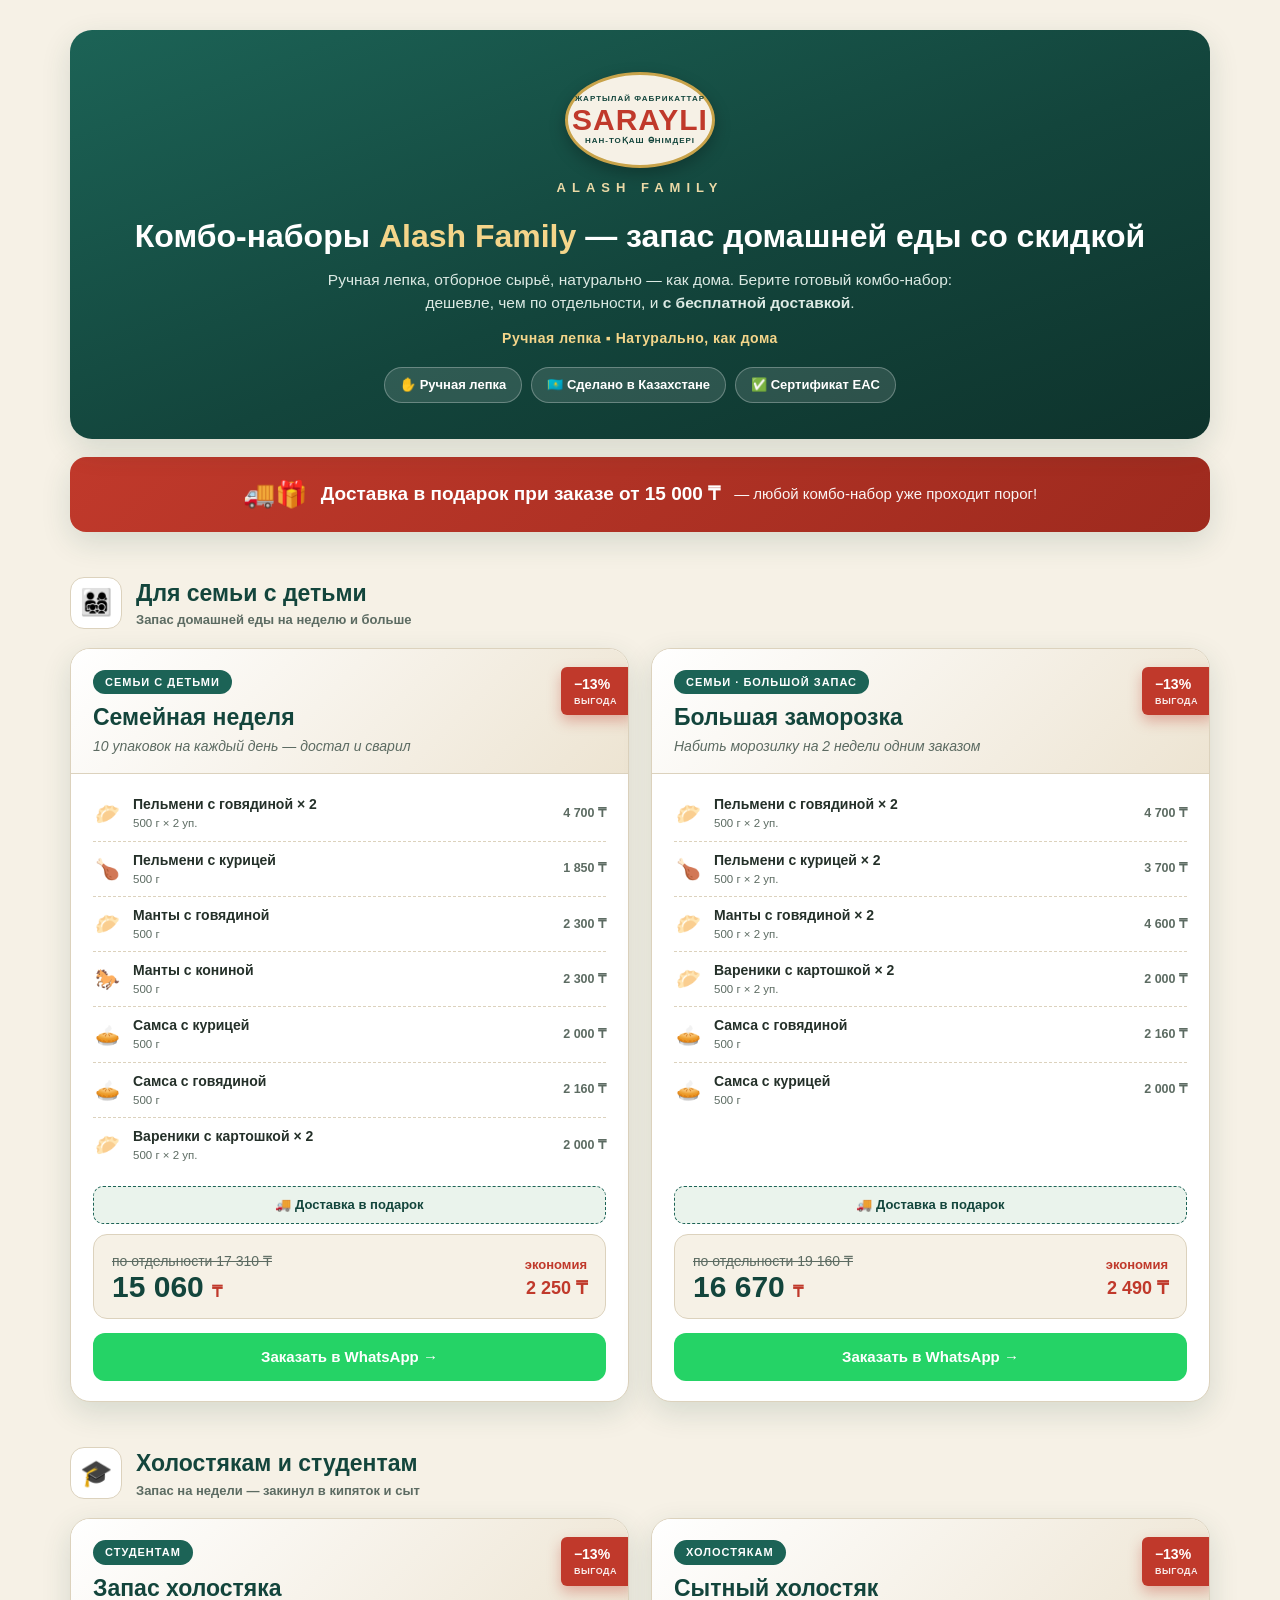
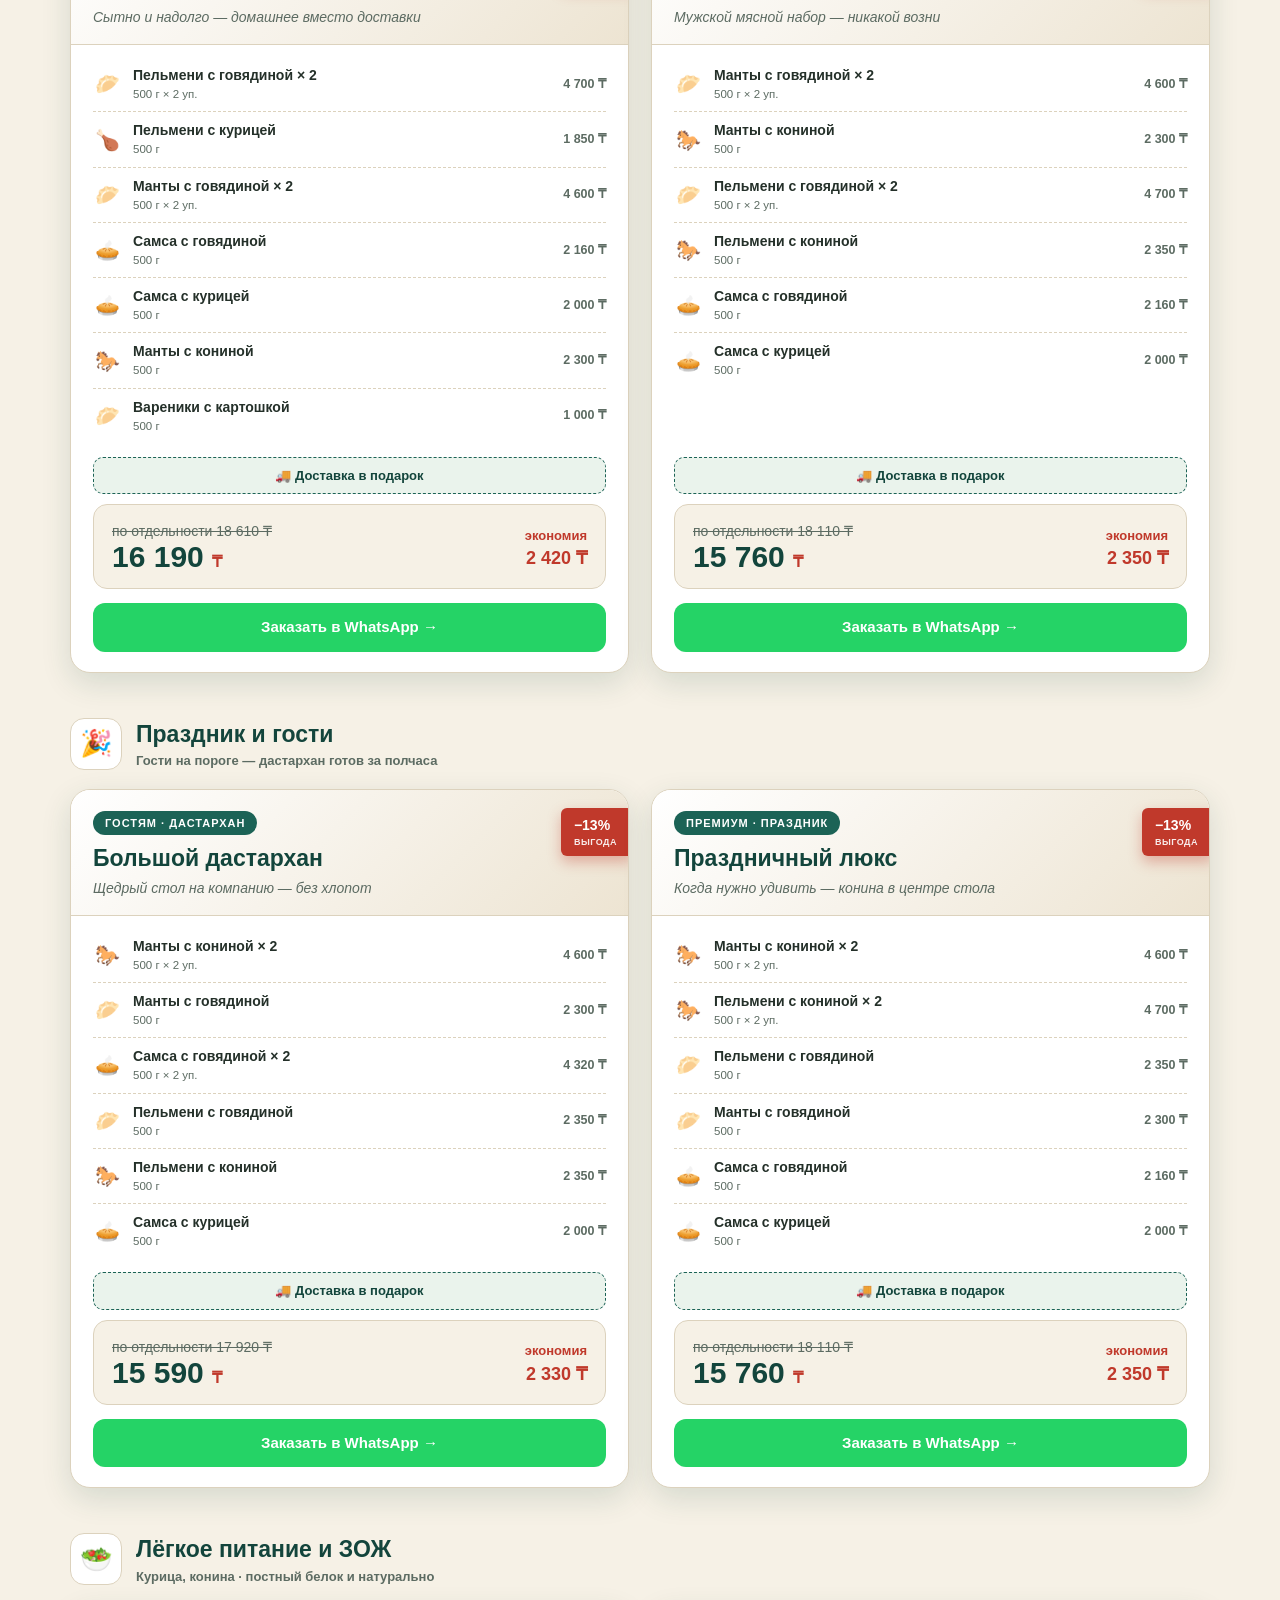
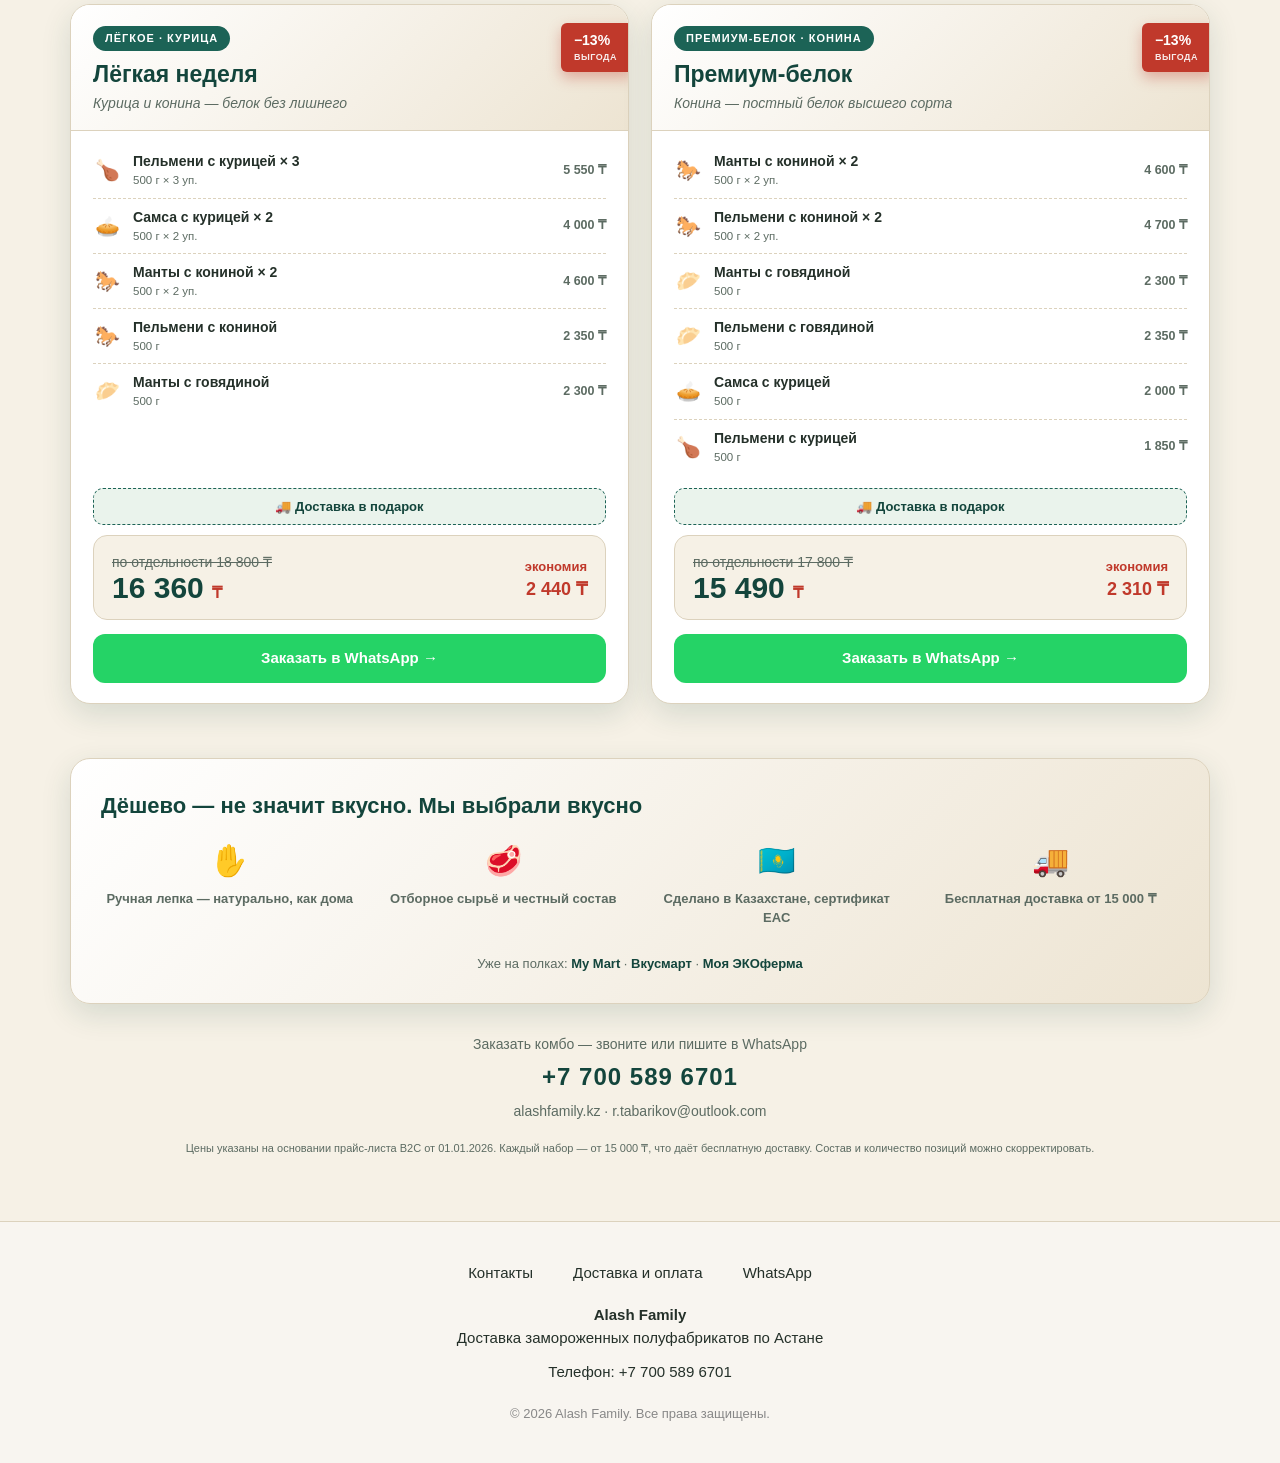
==== index.html @ 61ea969a "Update index.html" ====
<!DOCTYPE html>
<html lang="ru">
<head>
<meta charset="UTF-8">
<meta name="viewport" content="width=device-width, initial-scale=1.0">
<title>Комбо-наборы пельмени, манты, самса с доставкой в Астане | Alash Family SARAYLI</title>
<meta name="description" content="Ручная лепка, халяль, отборное сырьё. Комбо-наборы пельменей, мантов и самсы со скидкой до 13%. Бесплатная доставка по Астане от 15 000 ₸. Заказать в WhatsApp: +7 700 589 6701">
<style>
  :root{
    --green:#13453C;--green-d:#0E332C;--green-l:#1C6356;
    --red:#C0392B;--red-d:#9E2A1E;
    --cream:#F6F1E6;--cream2:#EDE4D2;
    --ink:#243029;--ink-soft:#5C6B62;--line:#DCD2BD;--gold:#C8A34A;
    --shadow:0 10px 30px rgba(19,69,60,.14);
  }
  *{box-sizing:border-box;margin:0;padding:0}
  body{font-family:'Segoe UI','Helvetica Neue',Arial,sans-serif;background:var(--cream);color:var(--ink);line-height:1.5;-webkit-font-smoothing:antialiased}
  .wrap{max-width:1180px;margin:0 auto;padding:30px 20px 64px}
  .hero{text-align:center;color:#fff;border-radius:22px;padding:42px 28px 36px;background:linear-gradient(160deg,var(--green-l) 0%,var(--green) 55%,var(--green-d) 100%);box-shadow:var(--shadow);position:relative;overflow:hidden}
  .logo-badge{width:150px;height:96px;margin:0 auto 4px;border-radius:50%;background:#F6F1E6;border:3px solid var(--gold);display:flex;flex-direction:column;align-items:center;justify-content:center;box-shadow:0 6px 16px rgba(0,0,0,.25)}
  .logo-badge .top,.logo-badge .bot{font-size:8px;letter-spacing:1px;color:var(--green);font-weight:700;text-transform:uppercase}
  .logo-badge .mid{font-size:30px;font-weight:900;color:var(--red);letter-spacing:1px;line-height:1}
  .af{font-size:13px;letter-spacing:6px;text-transform:uppercase;color:#EBD9A6;margin-top:10px;font-weight:600}
  .hero h1{font-size:32px;margin:14px 0 8px;font-weight:800}
  .hero h1 em{color:#F4D58A;font-style:normal}
  .hero p{max-width:680px;margin:0 auto;color:#DCEAE4;font-size:15.5px}
  .tagline{font-size:14px;color:#F4D58A;font-weight:700;margin:14px 0 0;letter-spacing:.5px}
  .badges{display:flex;gap:9px;justify-content:center;flex-wrap:wrap;margin-top:18px}
  .badge{background:rgba(255,255,255,.12);border:1px solid rgba(255,255,255,.28);border-radius:999px;padding:7px 15px;font-size:13px;font-weight:600;color:#fff}
  .delivery{margin:18px 0 6px;background:linear-gradient(135deg,var(--red) 0%,var(--red-d) 100%);color:#fff;border-radius:16px;padding:18px 24px;display:flex;align-items:center;justify-content:center;gap:14px;flex-wrap:wrap;text-align:center;box-shadow:var(--shadow)}
  .delivery .big{font-size:26px}
  .delivery b{font-size:19px;font-weight:800}
  .delivery span{font-size:15px;opacity:.95}
  .section-head{display:flex;align-items:center;gap:14px;margin:44px 0 18px}
  .section-head .ico{width:52px;height:52px;border-radius:14px;display:grid;place-items:center;font-size:26px;background:#fff;border:1px solid var(--line)}
  .section-head h2{font-size:23px;font-weight:800;color:var(--green)}
  .section-head .tag{font-size:13px;color:var(--ink-soft);font-weight:600}
  .grid{display:grid;grid-template-columns:repeat(2,1fr);gap:22px}
  @media(max-width:820px){.grid{grid-template-columns:1fr}.hero h1{font-size:25px}}
  .card{background:#fff;border:1px solid var(--line);border-radius:20px;box-shadow:var(--shadow);overflow:hidden;display:flex;flex-direction:column;position:relative}
  .card-top{padding:20px 22px 16px;background:linear-gradient(135deg,#fff 0%,var(--cream2) 100%);border-bottom:1px solid var(--line);position:relative}
  .aud{display:inline-block;font-size:11px;font-weight:700;letter-spacing:1px;text-transform:uppercase;color:#fff;background:var(--green-l);border-radius:999px;padding:4px 12px;margin-bottom:10px}
  .card h3{font-size:23px;font-weight:800;color:var(--green);line-height:1.15}
  .card .slogan{font-size:14px;color:var(--ink-soft);margin-top:6px;font-style:italic}
  .save-flag{position:absolute;top:18px;right:-4px;background:var(--red);color:#fff;font-weight:800;font-size:14px;padding:7px 15px 7px 13px;border-radius:6px 0 0 6px;box-shadow:0 6px 14px rgba(192,57,43,.35)}
  .save-flag small{display:block;font-size:9px;font-weight:600;opacity:.9;letter-spacing:.5px}
  .items{padding:12px 22px 4px;flex:1}
  .item{display:flex;align-items:center;gap:12px;padding:8px 0;border-bottom:1px dashed var(--line)}
  .item:last-child{border-bottom:none}
  .item .emo{font-size:20px;width:28px;text-align:center;flex:none}
  .item .nm{flex:1;font-size:14px;font-weight:600;color:var(--ink)}
  .item .nm small{display:block;font-weight:500;color:var(--ink-soft);font-size:11.5px}
  .item .pr{font-size:12.5px;color:var(--ink-soft);font-weight:600;white-space:nowrap}
  .free-tag{margin:10px 22px 0;background:#EAF3EC;border:1px dashed var(--green-l);color:var(--green);border-radius:10px;padding:8px 12px;font-size:13px;font-weight:700;text-align:center}
  .price-box{margin:10px 22px 0;padding:16px 18px;background:var(--cream);border:1px solid var(--line);border-radius:14px;display:flex;align-items:flex-end;justify-content:space-between;gap:10px}
  .price-box .old{font-size:14px;color:var(--ink-soft);text-decoration:line-through}
  .price-box .new{font-size:30px;font-weight:800;color:var(--green);line-height:1}
  .price-box .new span{font-size:16px;font-weight:700;color:var(--red)}
  .price-box .save{text-align:right;font-size:13px;font-weight:700;color:var(--red)}
  .price-box .save b{font-size:18px;display:block}
  .cta{margin:14px 22px 20px;display:flex;align-items:center;justify-content:center;gap:8px;background:#25D366;color:#fff;font-weight:800;font-size:15px;padding:13px;border-radius:12px;text-decoration:none}
  .why{margin-top:54px;background:linear-gradient(135deg,#fff,var(--cream2));border:1px solid var(--line);border-radius:20px;padding:30px;box-shadow:var(--shadow)}
  .why h2{font-size:22px;margin-bottom:16px;color:var(--green)}
  .why-grid{display:grid;grid-template-columns:repeat(4,1fr);gap:16px}
  @media(max-width:820px){.why-grid{grid-template-columns:repeat(2,1fr)}}
  .why-item{text-align:center}
  .why-item .e{font-size:30px}
  .why-item p{font-size:13px;color:var(--ink-soft);margin-top:6px;font-weight:600}
  .partners{margin-top:26px;text-align:center;color:var(--ink-soft);font-size:13px}
  .partners b{color:var(--green)}
  .foot{text-align:center;margin-top:30px;color:var(--ink-soft);font-size:14px}
  .foot .phone{font-size:24px;font-weight:800;color:var(--green);letter-spacing:1px;margin-top:4px}
  .disclaimer{margin-top:18px;text-align:center;font-size:11px;color:var(--ink-soft)}
</style>
<!-- Schema.org LocalBusiness + Product -->
<script type="application/ld+json">
{
  "@context": "https://schema.org",
  "@graph": [
    {
      "@type": "LocalBusiness",
      "@id": "https://alashfamily.kz/#organization",
      "name": "Alash Family",
      "alternateName": "SARAYLI",
      "description": "Производство и доставка замороженных полуфабрикатов ручной лепки в Астане. Пельмени, манты, самса, вареники.",
      "url": "https://alashfamily.kz",
      "telephone": "+7 700 589 6701",
      "email": "r.tabarikov@outlook.com",
      "address": {
        "@type": "PostalAddress",
        "streetAddress": "ул. Едиль, 25",
        "addressLocality": "Астана",
        "addressCountry": "KZ"
      },
      "areaServed": {
        "@type": "City",
        "name": "Астана"
      },
      "hasOfferCatalog": {
        "@type": "OfferCatalog",
        "name": "Комбо-наборы полуфабрикатов"
      }
    },
    {
      "@type": "Product",
      "name": "Комбо-набор Семейная неделя",
      "description": "Большой комбо-набор пельменей, мантов и самсы ручной лепки для семьи. Халяль, натуральные ингредиенты.",
      "brand": {
        "@type": "Brand",
        "name": "Alash Family / SARAYLI"
      },
      "offers": {
        "@type": "Offer",
        "url": "https://alashfamily.kz",
        "priceCurrency": "KZT",
        "price": "15000",
        "availability": "https://schema.org/InStock",
        "seller": {
          "@type": "Organization",
          "name": "Alash Family"
        }
      }
    }
  ]
}
</script>  
</head>
<body>
<div class="wrap">

  <div class="hero">
    <div class="logo-badge">
      <div class="top">Жартылай фабрикаттар</div>
      <div class="mid">SARAYLI</div>
      <div class="bot">Нан-тоқаш өнімдері</div>
    </div>
    <div class="af">Alash Family</div>
    <h1>Комбо-наборы <em>Alash Family</em> — запас домашней еды со скидкой</h1>
    <p>Ручная лепка, отборное сырьё, натурально — как дома. Берите готовый комбо-набор: дешевле, чем по отдельности, и <b>с бесплатной доставкой</b>.</p>
    <div class="tagline">Ручная лепка ▪ Натурально, как дома</div>
    <div class="badges">
      <span class="badge">✋ Ручная лепка</span>
      <span class="badge">🇰🇿 Сделано в Казахстане</span>
      <span class="badge">✅ Сертификат EAC</span>
    </div>
  </div>

  <div class="delivery">
    <span class="big">🚚🎁</span>
    <b>Доставка в подарок при заказе от 15 000 ₸</b>
    <span>— любой комбо-набор уже проходит порог!</span>
  </div>

  <div class="section-head">
    <div class="ico">👨‍👩‍👧‍👦</div>
    <div><h2>Для семьи с детьми</h2><div class="tag">Запас домашней еды на неделю и больше</div></div>
  </div>
  <div class="grid">

    <div class="card">
      <div class="card-top">
        <div class="save-flag">−13%<small>ВЫГОДА</small></div>
        <span class="aud">Семьи с детьми</span>
        <h3>Семейная неделя</h3>
        <div class="slogan">10 упаковок на каждый день — достал и сварил</div>
      </div>
      <div class="items">
        <div class="item"><span class="emo">🥟</span><span class="nm">Пельмени с говядиной × 2<small>500 г × 2 уп.</small></span><span class="pr">4 700 ₸</span></div>
        <div class="item"><span class="emo">🍗</span><span class="nm">Пельмени с курицей<small>500 г</small></span><span class="pr">1 850 ₸</span></div>
        <div class="item"><span class="emo">🥟</span><span class="nm">Манты с говядиной<small>500 г</small></span><span class="pr">2 300 ₸</span></div>
        <div class="item"><span class="emo">🐎</span><span class="nm">Манты с кониной<small>500 г</small></span><span class="pr">2 300 ₸</span></div>
        <div class="item"><span class="emo">🥧</span><span class="nm">Самса с курицей<small>500 г</small></span><span class="pr">2 000 ₸</span></div>
        <div class="item"><span class="emo">🥧</span><span class="nm">Самса с говядиной<small>500 г</small></span><span class="pr">2 160 ₸</span></div>
        <div class="item"><span class="emo">🥟</span><span class="nm">Вареники с картошкой × 2<small>500 г × 2 уп.</small></span><span class="pr">2 000 ₸</span></div>
      </div>
      <div class="free-tag">🚚 Доставка в подарок</div>
      <div class="price-box">
        <div><div class="old">по отдельности 17 310 ₸</div><div class="new">15 060 <span>₸</span></div></div>
        <div class="save">экономия<b>2 250 ₸</b></div>
      </div>
      <a class="cta" href="https://wa.me/77005896701">Заказать в WhatsApp →</a>
    </div>

    <div class="card">
      <div class="card-top">
        <div class="save-flag">−13%<small>ВЫГОДА</small></div>
        <span class="aud">Семьи · большой запас</span>
        <h3>Большая заморозка</h3>
        <div class="slogan">Набить морозилку на 2 недели одним заказом</div>
      </div>
      <div class="items">
        <div class="item"><span class="emo">🥟</span><span class="nm">Пельмени с говядиной × 2<small>500 г × 2 уп.</small></span><span class="pr">4 700 ₸</span></div>
        <div class="item"><span class="emo">🍗</span><span class="nm">Пельмени с курицей × 2<small>500 г × 2 уп.</small></span><span class="pr">3 700 ₸</span></div>
        <div class="item"><span class="emo">🥟</span><span class="nm">Манты с говядиной × 2<small>500 г × 2 уп.</small></span><span class="pr">4 600 ₸</span></div>
        <div class="item"><span class="emo">🥟</span><span class="nm">Вареники с картошкой × 2<small>500 г × 2 уп.</small></span><span class="pr">2 000 ₸</span></div>
        <div class="item"><span class="emo">🥧</span><span class="nm">Самса с говядиной<small>500 г</small></span><span class="pr">2 160 ₸</span></div>
        <div class="item"><span class="emo">🥧</span><span class="nm">Самса с курицей<small>500 г</small></span><span class="pr">2 000 ₸</span></div>
      </div>
      <div class="free-tag">🚚 Доставка в подарок</div>
      <div class="price-box">
        <div><div class="old">по отдельности 19 160 ₸</div><div class="new">16 670 <span>₸</span></div></div>
        <div class="save">экономия<b>2 490 ₸</b></div>
      </div>
      <a class="cta" href="https://wa.me/77005896701">Заказать в WhatsApp →</a>
    </div>

  </div>

  <div class="section-head">
    <div class="ico">🎓</div>
    <div><h2>Холостякам и студентам</h2><div class="tag">Запас на недели — закинул в кипяток и сыт</div></div>
  </div>
  <div class="grid">

    <div class="card">
      <div class="card-top">
        <div class="save-flag">−13%<small>ВЫГОДА</small></div>
        <span class="aud">Студентам</span>
        <h3>Запас холостяка</h3>
        <div class="slogan">Сытно и надолго — домашнее вместо доставки</div>
      </div>
      <div class="items">
        <div class="item"><span class="emo">🥟</span><span class="nm">Пельмени с говядиной × 2<small>500 г × 2 уп.</small></span><span class="pr">4 700 ₸</span></div>
        <div class="item"><span class="emo">🍗</span><span class="nm">Пельмени с курицей<small>500 г</small></span><span class="pr">1 850 ₸</span></div>
        <div class="item"><span class="emo">🥟</span><span class="nm">Манты с говядиной × 2<small>500 г × 2 уп.</small></span><span class="pr">4 600 ₸</span></div>
        <div class="item"><span class="emo">🥧</span><span class="nm">Самса с говядиной<small>500 г</small></span><span class="pr">2 160 ₸</span></div>
        <div class="item"><span class="emo">🥧</span><span class="nm">Самса с курицей<small>500 г</small></span><span class="pr">2 000 ₸</span></div>
        <div class="item"><span class="emo">🐎</span><span class="nm">Манты с кониной<small>500 г</small></span><span class="pr">2 300 ₸</span></div>
        <div class="item"><span class="emo">🥟</span><span class="nm">Вареники с картошкой<small>500 г</small></span><span class="pr">1 000 ₸</span></div>
      </div>
      <div class="free-tag">🚚 Доставка в подарок</div>
      <div class="price-box">
        <div><div class="old">по отдельности 18 610 ₸</div><div class="new">16 190 <span>₸</span></div></div>
        <div class="save">экономия<b>2 420 ₸</b></div>
      </div>
      <a class="cta" href="https://wa.me/77005896701">Заказать в WhatsApp →</a>
    </div>

    <div class="card">
      <div class="card-top">
        <div class="save-flag">−13%<small>ВЫГОДА</small></div>
        <span class="aud">Холостякам</span>
        <h3>Сытный холостяк</h3>
        <div class="slogan">Мужской мясной набор — никакой возни</div>
      </div>
      <div class="items">
        <div class="item"><span class="emo">🥟</span><span class="nm">Манты с говядиной × 2<small>500 г × 2 уп.</small></span><span class="pr">4 600 ₸</span></div>
        <div class="item"><span class="emo">🐎</span><span class="nm">Манты с кониной<small>500 г</small></span><span class="pr">2 300 ₸</span></div>
        <div class="item"><span class="emo">🥟</span><span class="nm">Пельмени с говядиной × 2<small>500 г × 2 уп.</small></span><span class="pr">4 700 ₸</span></div>
        <div class="item"><span class="emo">🐎</span><span class="nm">Пельмени с кониной<small>500 г</small></span><span class="pr">2 350 ₸</span></div>
        <div class="item"><span class="emo">🥧</span><span class="nm">Самса с говядиной<small>500 г</small></span><span class="pr">2 160 ₸</span></div>
        <div class="item"><span class="emo">🥧</span><span class="nm">Самса с курицей<small>500 г</small></span><span class="pr">2 000 ₸</span></div>
      </div>
      <div class="free-tag">🚚 Доставка в подарок</div>
      <div class="price-box">
        <div><div class="old">по отдельности 18 110 ₸</div><div class="new">15 760 <span>₸</span></div></div>
        <div class="save">экономия<b>2 350 ₸</b></div>
      </div>
      <a class="cta" href="https://wa.me/77005896701">Заказать в WhatsApp →</a>
    </div>

  </div>

  <div class="section-head">
    <div class="ico">🎉</div>
    <div><h2>Праздник и гости</h2><div class="tag">Гости на пороге — дастархан готов за полчаса</div></div>
  </div>
  <div class="grid">

    <div class="card">
      <div class="card-top">
        <div class="save-flag">−13%<small>ВЫГОДА</small></div>
        <span class="aud">Гостям · дастархан</span>
        <h3>Большой дастархан</h3>
        <div class="slogan">Щедрый стол на компанию — без хлопот</div>
      </div>
      <div class="items">
        <div class="item"><span class="emo">🐎</span><span class="nm">Манты с кониной × 2<small>500 г × 2 уп.</small></span><span class="pr">4 600 ₸</span></div>
        <div class="item"><span class="emo">🥟</span><span class="nm">Манты с говядиной<small>500 г</small></span><span class="pr">2 300 ₸</span></div>
        <div class="item"><span class="emo">🥧</span><span class="nm">Самса с говядиной × 2<small>500 г × 2 уп.</small></span><span class="pr">4 320 ₸</span></div>
        <div class="item"><span class="emo">🥟</span><span class="nm">Пельмени с говядиной<small>500 г</small></span><span class="pr">2 350 ₸</span></div>
        <div class="item"><span class="emo">🐎</span><span class="nm">Пельмени с кониной<small>500 г</small></span><span class="pr">2 350 ₸</span></div>
        <div class="item"><span class="emo">🥧</span><span class="nm">Самса с курицей<small>500 г</small></span><span class="pr">2 000 ₸</span></div>
      </div>
      <div class="free-tag">🚚 Доставка в подарок</div>
      <div class="price-box">
        <div><div class="old">по отдельности 17 920 ₸</div><div class="new">15 590 <span>₸</span></div></div>
        <div class="save">экономия<b>2 330 ₸</b></div>
      </div>
      <a class="cta" href="https://wa.me/77005896701">Заказать в WhatsApp →</a>
    </div>

    <div class="card">
      <div class="card-top">
        <div class="save-flag">−13%<small>ВЫГОДА</small></div>
        <span class="aud">Премиум · праздник</span>
        <h3>Праздничный люкс</h3>
        <div class="slogan">Когда нужно удивить — конина в центре стола</div>
      </div>
      <div class="items">
        <div class="item"><span class="emo">🐎</span><span class="nm">Манты с кониной × 2<small>500 г × 2 уп.</small></span><span class="pr">4 600 ₸</span></div>
        <div class="item"><span class="emo">🐎</span><span class="nm">Пельмени с кониной × 2<small>500 г × 2 уп.</small></span><span class="pr">4 700 ₸</span></div>
        <div class="item"><span class="emo">🥟</span><span class="nm">Пельмени с говядиной<small>500 г</small></span><span class="pr">2 350 ₸</span></div>
        <div class="item"><span class="emo">🥟</span><span class="nm">Манты с говядиной<small>500 г</small></span><span class="pr">2 300 ₸</span></div>
        <div class="item"><span class="emo">🥧</span><span class="nm">Самса с говядиной<small>500 г</small></span><span class="pr">2 160 ₸</span></div>
        <div class="item"><span class="emo">🥧</span><span class="nm">Самса с курицей<small>500 г</small></span><span class="pr">2 000 ₸</span></div>
      </div>
      <div class="free-tag">🚚 Доставка в подарок</div>
      <div class="price-box">
        <div><div class="old">по отдельности 18 110 ₸</div><div class="new">15 760 <span>₸</span></div></div>
        <div class="save">экономия<b>2 350 ₸</b></div>
      </div>
      <a class="cta" href="https://wa.me/77005896701">Заказать в WhatsApp →</a>
    </div>

  </div>

  <div class="section-head">
    <div class="ico">🥗</div>
    <div><h2>Лёгкое питание и ЗОЖ</h2><div class="tag">Курица, конина · постный белок и натурально</div></div>
  </div>
  <div class="grid">

    <div class="card">
      <div class="card-top">
        <div class="save-flag">−13%<small>ВЫГОДА</small></div>
        <span class="aud">Лёгкое · курица</span>
        <h3>Лёгкая неделя</h3>
        <div class="slogan">Курица и конина — белок без лишнего</div>
      </div>
      <div class="items">
        <div class="item"><span class="emo">🍗</span><span class="nm">Пельмени с курицей × 3<small>500 г × 3 уп.</small></span><span class="pr">5 550 ₸</span></div>
        <div class="item"><span class="emo">🥧</span><span class="nm">Самса с курицей × 2<small>500 г × 2 уп.</small></span><span class="pr">4 000 ₸</span></div>
        <div class="item"><span class="emo">🐎</span><span class="nm">Манты с кониной × 2<small>500 г × 2 уп.</small></span><span class="pr">4 600 ₸</span></div>
        <div class="item"><span class="emo">🐎</span><span class="nm">Пельмени с кониной<small>500 г</small></span><span class="pr">2 350 ₸</span></div>
        <div class="item"><span class="emo">🥟</span><span class="nm">Манты с говядиной<small>500 г</small></span><span class="pr">2 300 ₸</span></div>
      </div>
      <div class="free-tag">🚚 Доставка в подарок</div>
      <div class="price-box">
        <div><div class="old">по отдельности 18 800 ₸</div><div class="new">16 360 <span>₸</span></div></div>
        <div class="save">экономия<b>2 440 ₸</b></div>
      </div>
      <a class="cta" href="https://wa.me/77005896701">Заказать в WhatsApp →</a>
    </div>

    <div class="card">
      <div class="card-top">
        <div class="save-flag">−13%<small>ВЫГОДА</small></div>
        <span class="aud">Премиум-белок · конина</span>
        <h3>Премиум-белок</h3>
        <div class="slogan">Конина — постный белок высшего сорта</div>
      </div>
      <div class="items">
        <div class="item"><span class="emo">🐎</span><span class="nm">Манты с кониной × 2<small>500 г × 2 уп.</small></span><span class="pr">4 600 ₸</span></div>
        <div class="item"><span class="emo">🐎</span><span class="nm">Пельмени с кониной × 2<small>500 г × 2 уп.</small></span><span class="pr">4 700 ₸</span></div>
        <div class="item"><span class="emo">🥟</span><span class="nm">Манты с говядиной<small>500 г</small></span><span class="pr">2 300 ₸</span></div>
        <div class="item"><span class="emo">🥟</span><span class="nm">Пельмени с говядиной<small>500 г</small></span><span class="pr">2 350 ₸</span></div>
        <div class="item"><span class="emo">🥧</span><span class="nm">Самса с курицей<small>500 г</small></span><span class="pr">2 000 ₸</span></div>
        <div class="item"><span class="emo">🍗</span><span class="nm">Пельмени с курицей<small>500 г</small></span><span class="pr">1 850 ₸</span></div>
      </div>
      <div class="free-tag">🚚 Доставка в подарок</div>
      <div class="price-box">
        <div><div class="old">по отдельности 17 800 ₸</div><div class="new">15 490 <span>₸</span></div></div>
        <div class="save">экономия<b>2 310 ₸</b></div>
      </div>
      <a class="cta" href="https://wa.me/77005896701">Заказать в WhatsApp →</a>
    </div>

  </div>

  <div class="why">
    <h2>Дёшево — не значит вкусно. Мы выбрали вкусно</h2>
    <div class="why-grid">
      <div class="why-item"><div class="e">✋</div><p>Ручная лепка — натурально, как дома</p></div>
      <div class="why-item"><div class="e">🥩</div><p>Отборное сырьё и честный состав</p></div>
      <div class="why-item"><div class="e">🇰🇿</div><p>Сделано в Казахстане, сертификат EAC</p></div>
      <div class="why-item"><div class="e">🚚</div><p>Бесплатная доставка от 15 000 ₸</p></div>
    </div>
    <div class="partners">Уже на полках: <b>My Mart</b> · <b>Вкусмарт</b> · <b>Моя ЭКОферма</b></div>
  </div>

  <div class="foot">
    <div>Заказать комбо — звоните или пишите в WhatsApp</div>
    <div class="phone">+7 700 589 6701</div>
    <div style="margin-top:6px">alashfamily.kz · r.tabarikov@outlook.com</div>
  </div>

  <div class="disclaimer">Цены указаны на основании прайс-листа B2C от 01.01.2026. Каждый набор — от 15 000 ₸, что даёт бесплатную доставку. Состав и количество позиций можно скорректировать.</div>

</div>
<!-- Футер -->
<footer style="background-color: #f8f5f0; padding: 40px 20px; border-top: 1px solid #DCD2BD; text-align: center; font-size: 15px;">
    <div style="max-width: 1100px; margin: 0 auto;">

        <!-- Ссылки -->
        <div style="margin-bottom: 20px;">
            <a href="contacts.html" style="color: #243029; text-decoration: none; margin: 0 18px; font-weight: 500;">Контакты</a>
            <a href="delivery.html" style="color: #243029; text-decoration: none; margin: 0 18px; font-weight: 500;">Доставка и оплата</a>
            <a href="https://wa.me/77005896701" target="_blank" style="color: #243029; text-decoration: none; margin: 0 18px; font-weight: 500;">WhatsApp</a>
        </div>

        <!-- Информация -->
        <div style="color: #243029; margin-bottom: 12px;">
            <strong>Alash Family</strong><br>
            Доставка замороженных полуфабрикатов по Астане
        </div>

        <div style="color: #243029;">
            Телефон: <a href="tel:+77005896701" style="color: #243029; text-decoration: none;">+7 700 589 6701</a>
        </div>

        <div style="font-size: 13px; color: #888; margin-top: 20px;">
            © 2026 Alash Family. Все права защищены.
        </div>

    </div>
</footer>
</body>
</html>
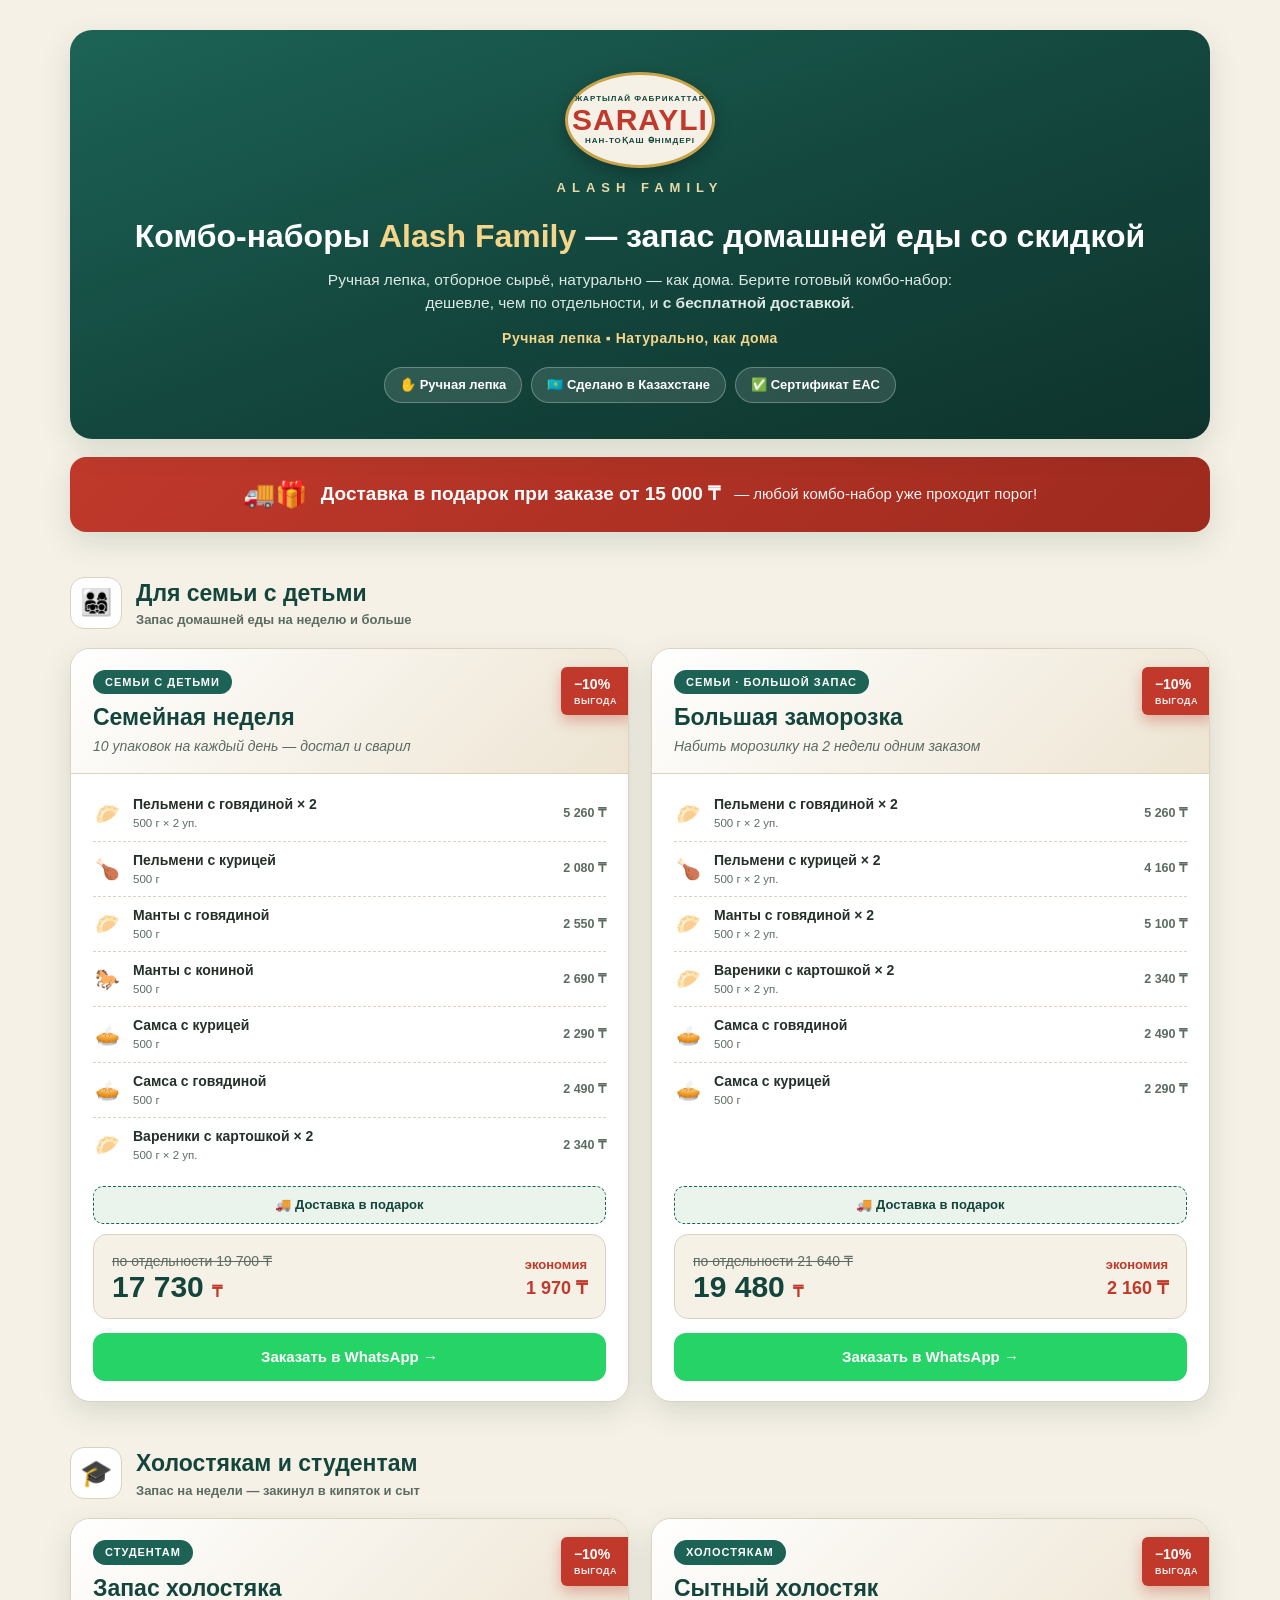
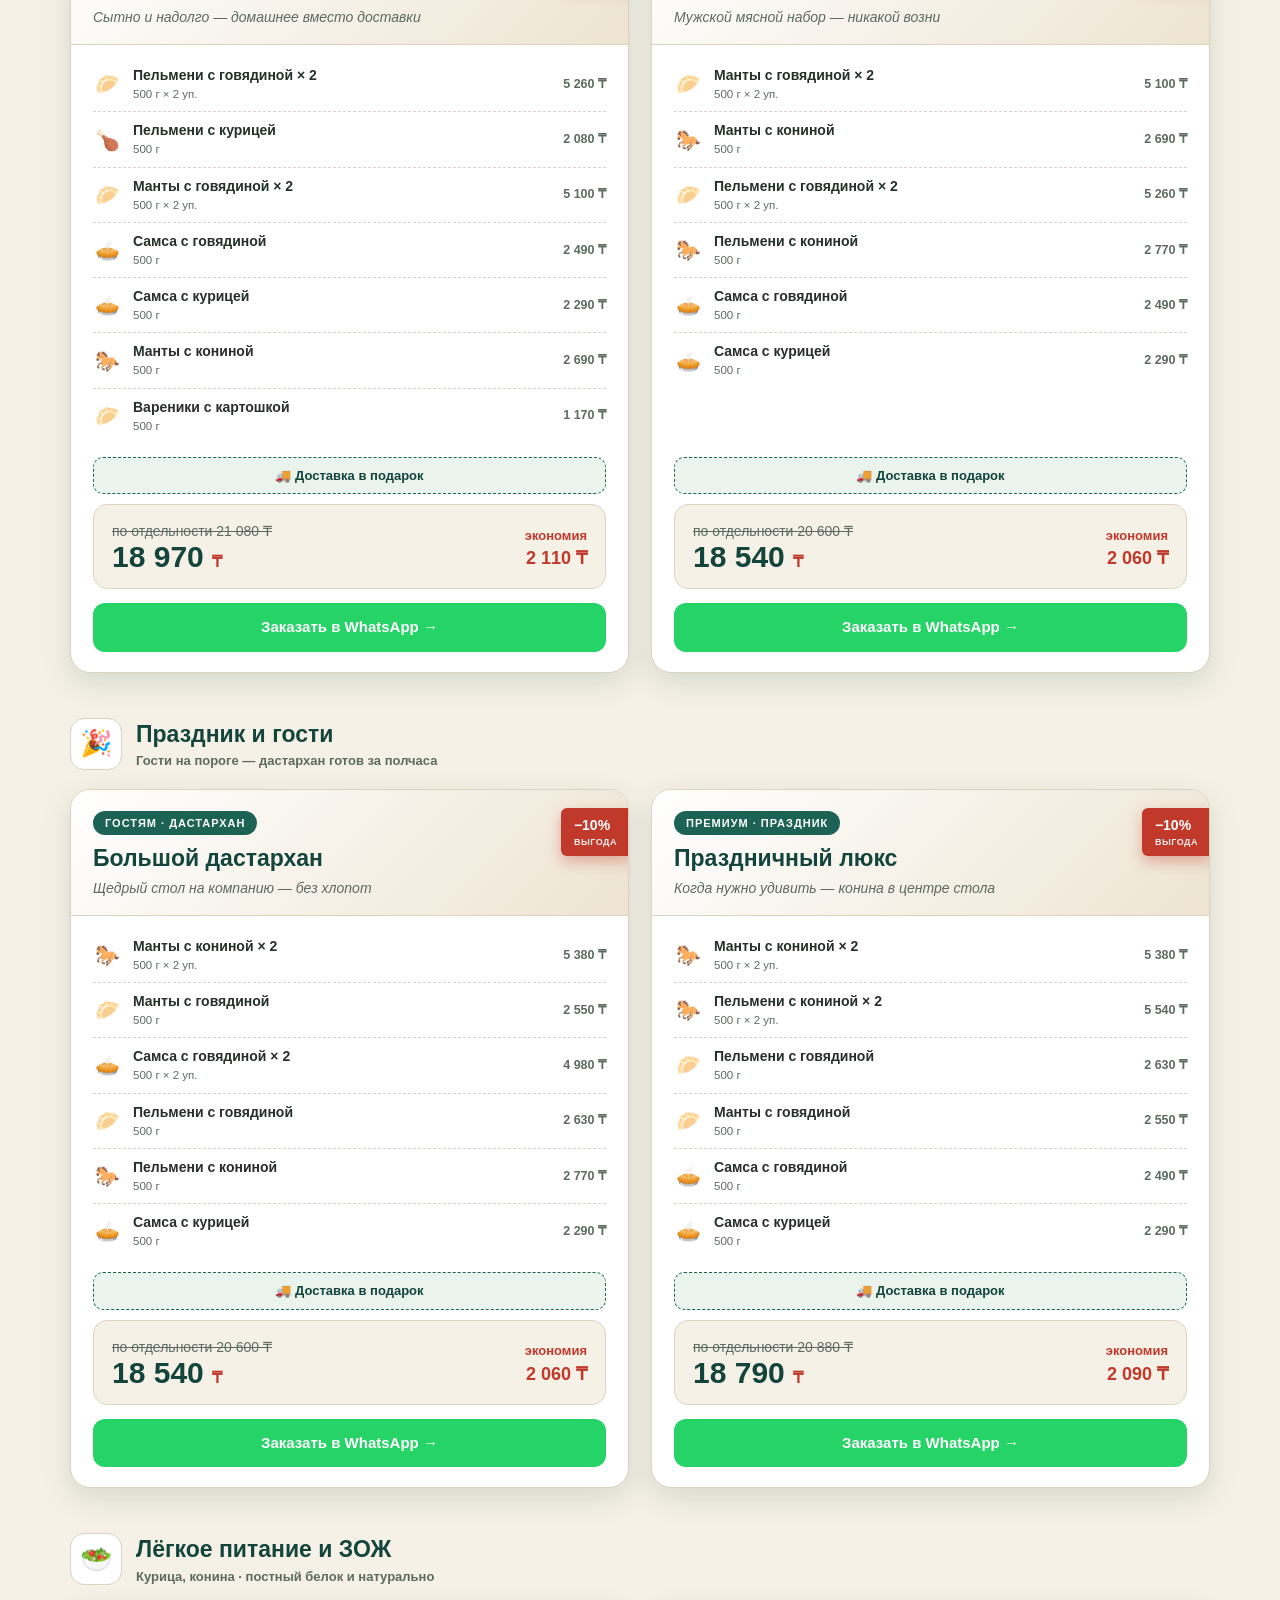
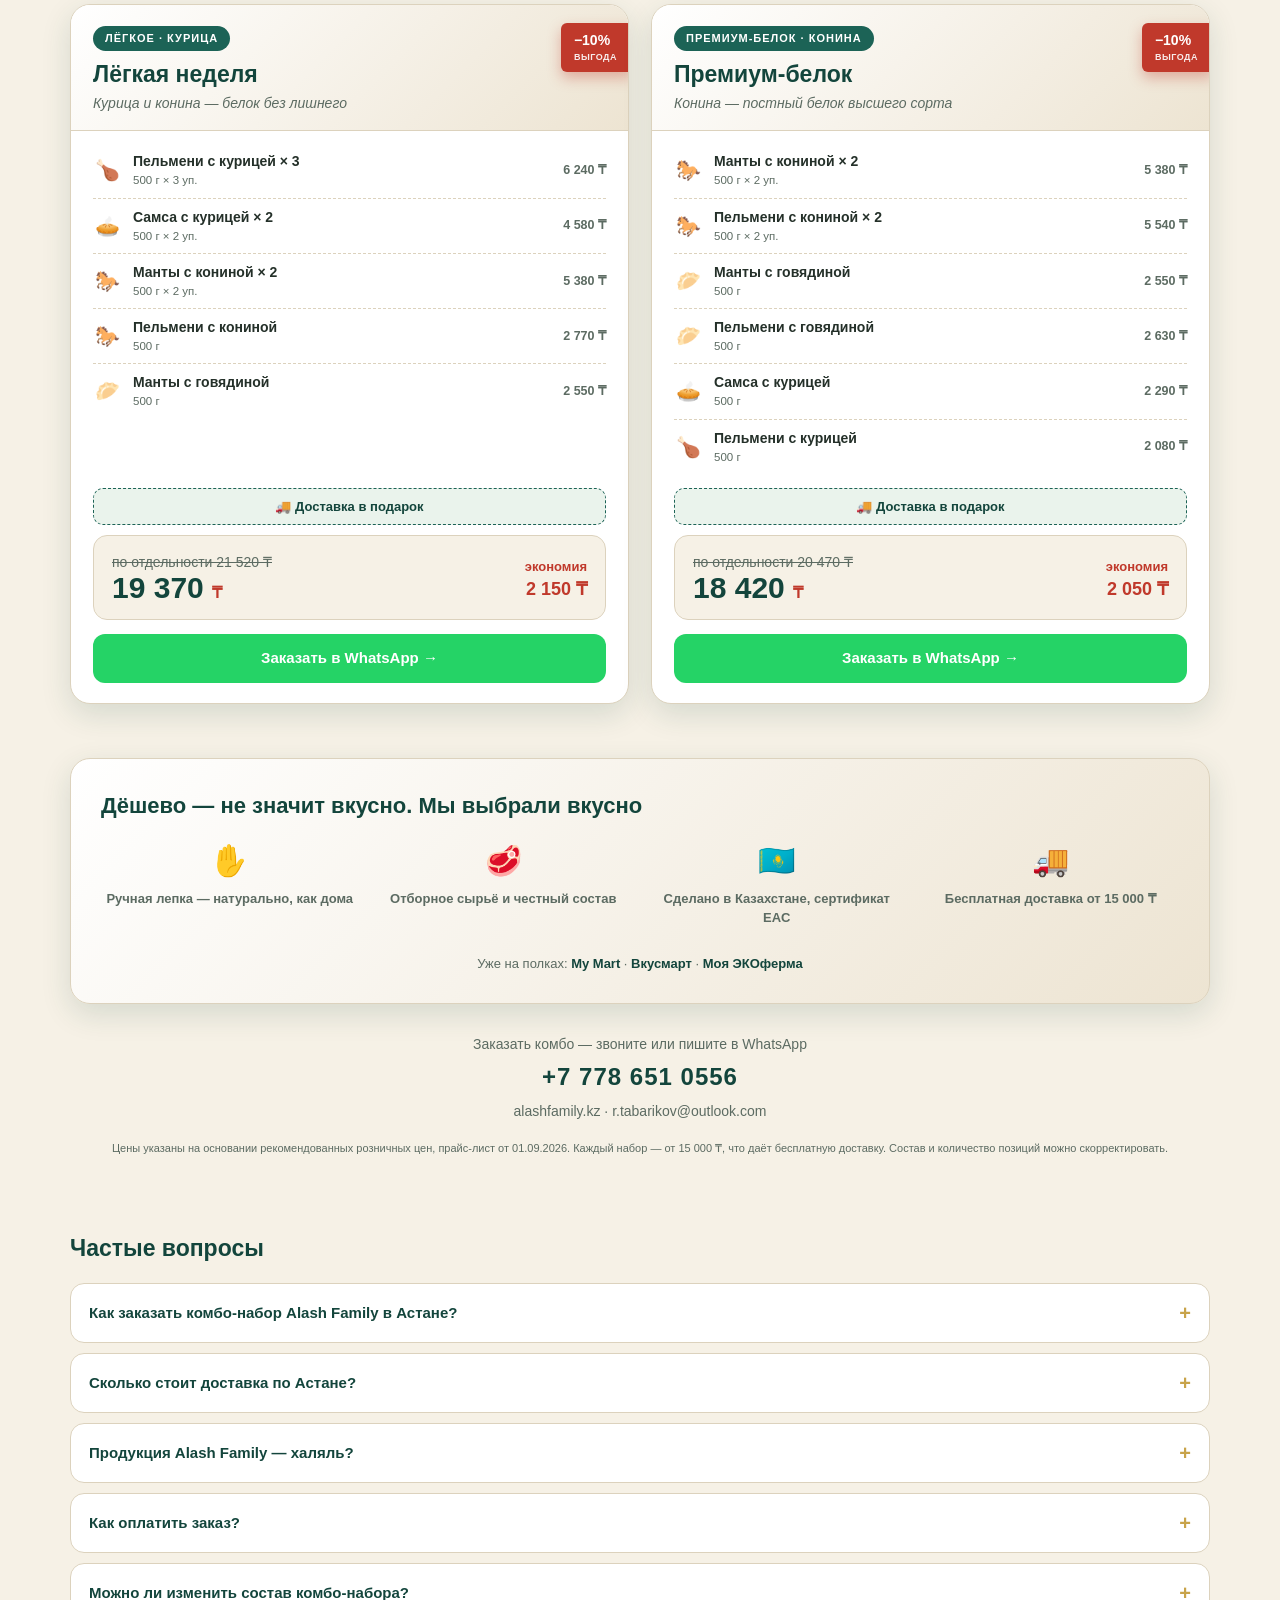
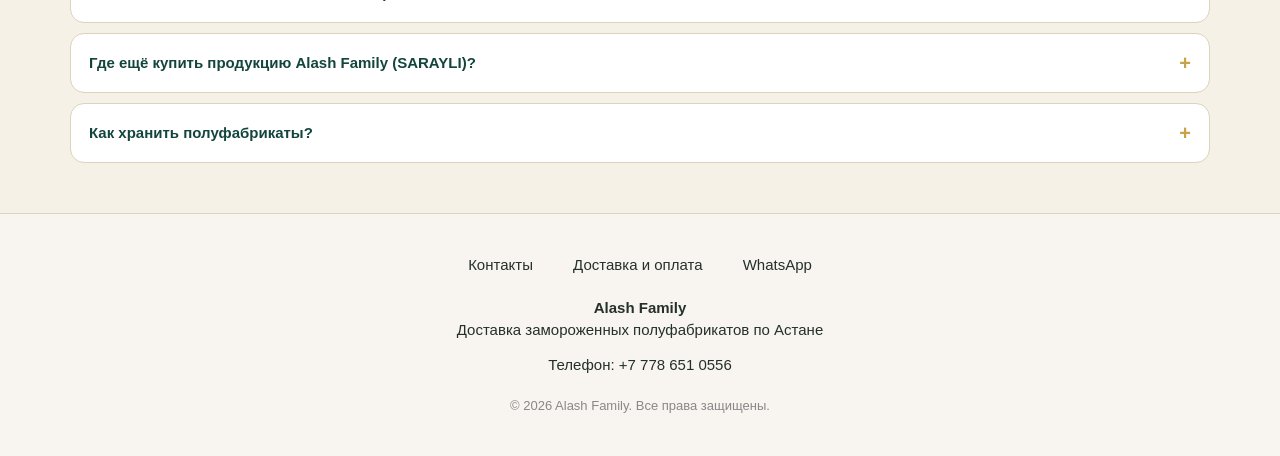
==== commit 89ca5b58: "Обновлён контактный номер WhatsApp на +7 778 651 0556 Co-Authored-By: Claude Opus 5 <noreply@anthrop" ====
--- a/index.html
+++ b/index.html
@@ -4,7 +4,36 @@
 <meta charset="UTF-8">
 <meta name="viewport" content="width=device-width, initial-scale=1.0">
 <title>Комбо-наборы пельмени, манты, самса с доставкой в Астане | Alash Family SARAYLI</title>
-<meta name="description" content="Ручная лепка, халяль, отборное сырьё. Комбо-наборы пельменей, мантов и самсы со скидкой до 13%. Бесплатная доставка по Астане от 15 000 ₸. Заказать в WhatsApp: +7 700 589 6701">
+<meta name="description" content="Ручная лепка, халяль, отборное сырьё. Комбо-наборы пельменей, мантов и самсы со скидкой до 10%. Бесплатная доставка по Астане от 15 000 ₸. Заказать в WhatsApp: +7 778 651 0556">
+
+<!-- ===== SEO / AEO additions (2026-07, существующий код не изменён) ===== -->
+<link rel="canonical" href="https://alashfamily.kz/">
+<link rel="icon" type="image/svg+xml" href="favicon.svg">
+<meta name="robots" content="index, follow, max-image-preview:large, max-snippet:-1, max-video-preview:-1">
+<meta name="keywords" content="пельмени Астана, манты Астана, самса Астана, полуфабрикаты Астана, доставка пельменей Астана, пельмени ручной лепки, халяль полуфабрикаты, манты с кониной, вареники, комбо-набор полуфабрикатов, Alash Family, SARAYLI">
+<meta name="author" content="Alash Family">
+<meta name="geo.region" content="KZ-71">
+<meta name="geo.placename" content="Астана">
+
+<!-- Open Graph (WhatsApp, Telegram, Facebook, VK) -->
+<meta property="og:type" content="website">
+<meta property="og:url" content="https://alashfamily.kz/">
+<meta property="og:site_name" content="Alash Family SARAYLI">
+<meta property="og:title" content="Комбо-наборы пельмени, манты, самса с доставкой в Астане | Alash Family">
+<meta property="og:description" content="Ручная лепка, халяль, отборное сырьё. Комбо-наборы со скидкой до 10%. Бесплатная доставка по Астане от 15 000 ₸.">
+<meta property="og:image" content="https://alashfamily.kz/og-image.png">
+<meta property="og:image:width" content="1200">
+<meta property="og:image:height" content="630">
+<meta property="og:locale" content="ru_RU">
+<meta property="og:locale:alternate" content="kk_KZ">
+
+<!-- Twitter / X -->
+<meta name="twitter:card" content="summary_large_image">
+<meta name="twitter:title" content="Комбо-наборы пельмени, манты, самса с доставкой в Астане | Alash Family">
+<meta name="twitter:description" content="Ручная лепка, халяль. Комбо-наборы со скидкой до 10%. Бесплатная доставка по Астане от 15 000 ₸.">
+<meta name="twitter:image" content="https://alashfamily.kz/og-image.png">
+<!-- ===== end SEO / AEO additions ===== -->
+
 <style>
   :root{
     --green:#13453C;--green-d:#0E332C;--green-l:#1C6356;
@@ -84,7 +113,7 @@
       "alternateName": "SARAYLI",
       "description": "Производство и доставка замороженных полуфабрикатов ручной лепки в Астане. Пельмени, манты, самса, вареники.",
       "url": "https://alashfamily.kz",
-      "telephone": "+7 700 589 6701",
+      "telephone": "+7 778 651 0556",
       "email": "r.tabarikov@outlook.com",
       "address": {
         "@type": "PostalAddress",
@@ -113,7 +142,7 @@
         "@type": "Offer",
         "url": "https://alashfamily.kz",
         "priceCurrency": "KZT",
-        "price": "15000",
+        "price": "17730",
         "availability": "https://schema.org/InStock",
         "seller": {
           "@type": "Organization",
@@ -124,6 +153,75 @@
   ]
 }
 </script>  
+
+<!-- ===== SEO addition: расширенная разметка Schema.org (WebSite + все наборы + FAQ) ===== -->
+<script type="application/ld+json">
+{
+  "@context": "https://schema.org",
+  "@graph": [
+    {
+      "@type": "WebSite",
+      "@id": "https://alashfamily.kz/#website",
+      "url": "https://alashfamily.kz/",
+      "name": "Alash Family SARAYLI",
+      "description": "Комбо-наборы пельменей, мантов и самсы ручной лепки с доставкой по Астане",
+      "inLanguage": "ru",
+      "publisher": { "@id": "https://alashfamily.kz/#organization" }
+    },
+    {
+      "@type": "ItemList",
+      "@id": "https://alashfamily.kz/#combos",
+      "name": "Комбо-наборы полуфабрикатов Alash Family",
+      "itemListElement": [
+        { "@type": "ListItem", "position": 1, "item": { "@type": "Product", "name": "Комбо-набор «Семейная неделя»", "description": "10 упаковок: пельмени с говядиной и курицей, манты с говядиной и кониной, самса, вареники. Для семьи с детьми, запас на неделю.", "brand": { "@type": "Brand", "name": "Alash Family / SARAYLI" }, "offers": { "@type": "Offer", "url": "https://alashfamily.kz/", "priceCurrency": "KZT", "price": "17730", "availability": "https://schema.org/InStock" } } },
+        { "@type": "ListItem", "position": 2, "item": { "@type": "Product", "name": "Комбо-набор «Большая заморозка»", "description": "Запас домашней еды на 2 недели: пельмени, манты, вареники, самса ручной лепки.", "brand": { "@type": "Brand", "name": "Alash Family / SARAYLI" }, "offers": { "@type": "Offer", "url": "https://alashfamily.kz/", "priceCurrency": "KZT", "price": "19480", "availability": "https://schema.org/InStock" } } },
+        { "@type": "ListItem", "position": 3, "item": { "@type": "Product", "name": "Комбо-набор «Запас холостяка»", "description": "Сытный набор для студентов и холостяков: пельмени, манты, самса, вареники.", "brand": { "@type": "Brand", "name": "Alash Family / SARAYLI" }, "offers": { "@type": "Offer", "url": "https://alashfamily.kz/", "priceCurrency": "KZT", "price": "18970", "availability": "https://schema.org/InStock" } } },
+        { "@type": "ListItem", "position": 4, "item": { "@type": "Product", "name": "Комбо-набор «Сытный холостяк»", "description": "Мясной набор: манты с говядиной и кониной, пельмени, самса.", "brand": { "@type": "Brand", "name": "Alash Family / SARAYLI" }, "offers": { "@type": "Offer", "url": "https://alashfamily.kz/", "priceCurrency": "KZT", "price": "18540", "availability": "https://schema.org/InStock" } } },
+        { "@type": "ListItem", "position": 5, "item": { "@type": "Product", "name": "Комбо-набор «Большой дастархан»", "description": "Щедрый стол для гостей: манты с кониной и говядиной, самса, пельмени.", "brand": { "@type": "Brand", "name": "Alash Family / SARAYLI" }, "offers": { "@type": "Offer", "url": "https://alashfamily.kz/", "priceCurrency": "KZT", "price": "18540", "availability": "https://schema.org/InStock" } } },
+        { "@type": "ListItem", "position": 6, "item": { "@type": "Product", "name": "Комбо-набор «Праздничный люкс»", "description": "Премиум-набор с кониной для праздничного стола: манты, пельмени, самса.", "brand": { "@type": "Brand", "name": "Alash Family / SARAYLI" }, "offers": { "@type": "Offer", "url": "https://alashfamily.kz/", "priceCurrency": "KZT", "price": "18790", "availability": "https://schema.org/InStock" } } },
+        { "@type": "ListItem", "position": 7, "item": { "@type": "Product", "name": "Комбо-набор «Лёгкая неделя»", "description": "Лёгкое питание: пельмени и самса с курицей, манты и пельмени с кониной.", "brand": { "@type": "Brand", "name": "Alash Family / SARAYLI" }, "offers": { "@type": "Offer", "url": "https://alashfamily.kz/", "priceCurrency": "KZT", "price": "19370", "availability": "https://schema.org/InStock" } } },
+        { "@type": "ListItem", "position": 8, "item": { "@type": "Product", "name": "Комбо-набор «Премиум-белок»", "description": "Конина — постный белок высшего сорта: манты, пельмени с кониной, говядиной и курицей, самса.", "brand": { "@type": "Brand", "name": "Alash Family / SARAYLI" }, "offers": { "@type": "Offer", "url": "https://alashfamily.kz/", "priceCurrency": "KZT", "price": "18420", "availability": "https://schema.org/InStock" } } }
+      ]
+    },
+    {
+      "@type": "FAQPage",
+      "@id": "https://alashfamily.kz/#faq",
+      "mainEntity": [
+        { "@type": "Question", "name": "Как заказать комбо-набор Alash Family в Астане?", "acceptedAnswer": { "@type": "Answer", "text": "Напишите или позвоните в WhatsApp по номеру +7 778 651 0556, укажите желаемые комбо-наборы и количество. Мы подтвердим заказ и время доставки." } },
+        { "@type": "Question", "name": "Сколько стоит доставка по Астане?", "acceptedAnswer": { "@type": "Answer", "text": "Доставка бесплатная при заказе от 15 000 ₸. Любой комбо-набор уже проходит этот порог, поэтому доставка — в подарок." } },
+        { "@type": "Question", "name": "Продукция Alash Family — халяль?", "acceptedAnswer": { "@type": "Answer", "text": "Да. Вся продукция халяль: ручная лепка, отборное сырьё, честный состав. Сделано в Казахстане, сертификат EAC." } },
+        { "@type": "Question", "name": "Как оплатить заказ?", "acceptedAnswer": { "@type": "Answer", "text": "Наличными при получении, переводом на карту или через Kaspi Red / Kaspi Pay (по договорённости). Реквизиты пришлём в WhatsApp." } },
+        { "@type": "Question", "name": "Можно ли изменить состав комбо-набора?", "acceptedAnswer": { "@type": "Answer", "text": "Да, состав и количество позиций в наборе можно скорректировать при заказе." } },
+        { "@type": "Question", "name": "Где ещё купить продукцию Alash Family (SARAYLI)?", "acceptedAnswer": { "@type": "Answer", "text": "Наша продукция уже на полках магазинов My Mart, Вкусмарт и Моя ЭКОферма в Астане." } },
+        { "@type": "Question", "name": "Как хранить полуфабрикаты?", "acceptedAnswer": { "@type": "Answer", "text": "Продукция доставляется в заморозке — храните её в морозильной камере. При необходимости упакуем заказ для длительного хранения." } }
+      ]
+    }
+  ]
+}
+</script>
+<!-- ===== end Schema.org addition ===== -->
+<!-- Тег Google (gtag.js) -->
+<script async src="https://www.googletagmanager.com/gtag/js?id=AW-1021068699"></script>
+<script>
+  window.dataLayer = window.dataLayer || [];
+  function gtag(){dataLayer.push(arguments);}
+  gtag('js', new Date());
+  gtag('config', 'AW-1021068699');
+</script>
+
+<!-- Конверсия: клик по кнопке WhatsApp или по телефону -->
+<script>
+  document.addEventListener('DOMContentLoaded', function () {
+    var selector = 'a[href*="wa.me"], a[href*="api.whatsapp.com"], a[href^="tel:"]';
+    document.querySelectorAll(selector).forEach(function (link) {
+      link.addEventListener('click', function () {
+        gtag('event', 'conversion', {
+          'send_to': 'AW-1021068699/pbj9CMjPzdAcEJuL8eYD'
+        });
+      });
+    });
+  });
+</script>
 </head>
 <body>
 <div class="wrap">
@@ -159,49 +257,49 @@
 
     <div class="card">
       <div class="card-top">
-        <div class="save-flag">−13%<small>ВЫГОДА</small></div>
+        <div class="save-flag">−10%<small>ВЫГОДА</small></div>
         <span class="aud">Семьи с детьми</span>
         <h3>Семейная неделя</h3>
         <div class="slogan">10 упаковок на каждый день — достал и сварил</div>
       </div>
       <div class="items">
-        <div class="item"><span class="emo">🥟</span><span class="nm">Пельмени с говядиной × 2<small>500 г × 2 уп.</small></span><span class="pr">4 700 ₸</span></div>
-        <div class="item"><span class="emo">🍗</span><span class="nm">Пельмени с курицей<small>500 г</small></span><span class="pr">1 850 ₸</span></div>
-        <div class="item"><span class="emo">🥟</span><span class="nm">Манты с говядиной<small>500 г</small></span><span class="pr">2 300 ₸</span></div>
-        <div class="item"><span class="emo">🐎</span><span class="nm">Манты с кониной<small>500 г</small></span><span class="pr">2 300 ₸</span></div>
-        <div class="item"><span class="emo">🥧</span><span class="nm">Самса с курицей<small>500 г</small></span><span class="pr">2 000 ₸</span></div>
-        <div class="item"><span class="emo">🥧</span><span class="nm">Самса с говядиной<small>500 г</small></span><span class="pr">2 160 ₸</span></div>
-        <div class="item"><span class="emo">🥟</span><span class="nm">Вареники с картошкой × 2<small>500 г × 2 уп.</small></span><span class="pr">2 000 ₸</span></div>
-      </div>
-      <div class="free-tag">🚚 Доставка в подарок</div>
-      <div class="price-box">
-        <div><div class="old">по отдельности 17 310 ₸</div><div class="new">15 060 <span>₸</span></div></div>
-        <div class="save">экономия<b>2 250 ₸</b></div>
-      </div>
-      <a class="cta" href="https://wa.me/77005896701">Заказать в WhatsApp →</a>
-    </div>
-
-    <div class="card">
-      <div class="card-top">
-        <div class="save-flag">−13%<small>ВЫГОДА</small></div>
+        <div class="item"><span class="emo">🥟</span><span class="nm">Пельмени с говядиной × 2<small>500 г × 2 уп.</small></span><span class="pr">5 260 ₸</span></div>
+        <div class="item"><span class="emo">🍗</span><span class="nm">Пельмени с курицей<small>500 г</small></span><span class="pr">2 080 ₸</span></div>
+        <div class="item"><span class="emo">🥟</span><span class="nm">Манты с говядиной<small>500 г</small></span><span class="pr">2 550 ₸</span></div>
+        <div class="item"><span class="emo">🐎</span><span class="nm">Манты с кониной<small>500 г</small></span><span class="pr">2 690 ₸</span></div>
+        <div class="item"><span class="emo">🥧</span><span class="nm">Самса с курицей<small>500 г</small></span><span class="pr">2 290 ₸</span></div>
+        <div class="item"><span class="emo">🥧</span><span class="nm">Самса с говядиной<small>500 г</small></span><span class="pr">2 490 ₸</span></div>
+        <div class="item"><span class="emo">🥟</span><span class="nm">Вареники с картошкой × 2<small>500 г × 2 уп.</small></span><span class="pr">2 340 ₸</span></div>
+      </div>
+      <div class="free-tag">🚚 Доставка в подарок</div>
+      <div class="price-box">
+        <div><div class="old">по отдельности 19 700 ₸</div><div class="new">17 730 <span>₸</span></div></div>
+        <div class="save">экономия<b>1 970 ₸</b></div>
+      </div>
+      <a class="cta" href="https://wa.me/77786510556">Заказать в WhatsApp →</a>
+    </div>
+
+    <div class="card">
+      <div class="card-top">
+        <div class="save-flag">−10%<small>ВЫГОДА</small></div>
         <span class="aud">Семьи · большой запас</span>
         <h3>Большая заморозка</h3>
         <div class="slogan">Набить морозилку на 2 недели одним заказом</div>
       </div>
       <div class="items">
-        <div class="item"><span class="emo">🥟</span><span class="nm">Пельмени с говядиной × 2<small>500 г × 2 уп.</small></span><span class="pr">4 700 ₸</span></div>
-        <div class="item"><span class="emo">🍗</span><span class="nm">Пельмени с курицей × 2<small>500 г × 2 уп.</small></span><span class="pr">3 700 ₸</span></div>
-        <div class="item"><span class="emo">🥟</span><span class="nm">Манты с говядиной × 2<small>500 г × 2 уп.</small></span><span class="pr">4 600 ₸</span></div>
-        <div class="item"><span class="emo">🥟</span><span class="nm">Вареники с картошкой × 2<small>500 г × 2 уп.</small></span><span class="pr">2 000 ₸</span></div>
-        <div class="item"><span class="emo">🥧</span><span class="nm">Самса с говядиной<small>500 г</small></span><span class="pr">2 160 ₸</span></div>
-        <div class="item"><span class="emo">🥧</span><span class="nm">Самса с курицей<small>500 г</small></span><span class="pr">2 000 ₸</span></div>
-      </div>
-      <div class="free-tag">🚚 Доставка в подарок</div>
-      <div class="price-box">
-        <div><div class="old">по отдельности 19 160 ₸</div><div class="new">16 670 <span>₸</span></div></div>
-        <div class="save">экономия<b>2 490 ₸</b></div>
-      </div>
-      <a class="cta" href="https://wa.me/77005896701">Заказать в WhatsApp →</a>
+        <div class="item"><span class="emo">🥟</span><span class="nm">Пельмени с говядиной × 2<small>500 г × 2 уп.</small></span><span class="pr">5 260 ₸</span></div>
+        <div class="item"><span class="emo">🍗</span><span class="nm">Пельмени с курицей × 2<small>500 г × 2 уп.</small></span><span class="pr">4 160 ₸</span></div>
+        <div class="item"><span class="emo">🥟</span><span class="nm">Манты с говядиной × 2<small>500 г × 2 уп.</small></span><span class="pr">5 100 ₸</span></div>
+        <div class="item"><span class="emo">🥟</span><span class="nm">Вареники с картошкой × 2<small>500 г × 2 уп.</small></span><span class="pr">2 340 ₸</span></div>
+        <div class="item"><span class="emo">🥧</span><span class="nm">Самса с говядиной<small>500 г</small></span><span class="pr">2 490 ₸</span></div>
+        <div class="item"><span class="emo">🥧</span><span class="nm">Самса с курицей<small>500 г</small></span><span class="pr">2 290 ₸</span></div>
+      </div>
+      <div class="free-tag">🚚 Доставка в подарок</div>
+      <div class="price-box">
+        <div><div class="old">по отдельности 21 640 ₸</div><div class="new">19 480 <span>₸</span></div></div>
+        <div class="save">экономия<b>2 160 ₸</b></div>
+      </div>
+      <a class="cta" href="https://wa.me/77786510556">Заказать в WhatsApp →</a>
     </div>
 
   </div>
@@ -214,49 +312,49 @@
 
     <div class="card">
       <div class="card-top">
-        <div class="save-flag">−13%<small>ВЫГОДА</small></div>
+        <div class="save-flag">−10%<small>ВЫГОДА</small></div>
         <span class="aud">Студентам</span>
         <h3>Запас холостяка</h3>
         <div class="slogan">Сытно и надолго — домашнее вместо доставки</div>
       </div>
       <div class="items">
-        <div class="item"><span class="emo">🥟</span><span class="nm">Пельмени с говядиной × 2<small>500 г × 2 уп.</small></span><span class="pr">4 700 ₸</span></div>
-        <div class="item"><span class="emo">🍗</span><span class="nm">Пельмени с курицей<small>500 г</small></span><span class="pr">1 850 ₸</span></div>
-        <div class="item"><span class="emo">🥟</span><span class="nm">Манты с говядиной × 2<small>500 г × 2 уп.</small></span><span class="pr">4 600 ₸</span></div>
-        <div class="item"><span class="emo">🥧</span><span class="nm">Самса с говядиной<small>500 г</small></span><span class="pr">2 160 ₸</span></div>
-        <div class="item"><span class="emo">🥧</span><span class="nm">Самса с курицей<small>500 г</small></span><span class="pr">2 000 ₸</span></div>
-        <div class="item"><span class="emo">🐎</span><span class="nm">Манты с кониной<small>500 г</small></span><span class="pr">2 300 ₸</span></div>
-        <div class="item"><span class="emo">🥟</span><span class="nm">Вареники с картошкой<small>500 г</small></span><span class="pr">1 000 ₸</span></div>
-      </div>
-      <div class="free-tag">🚚 Доставка в подарок</div>
-      <div class="price-box">
-        <div><div class="old">по отдельности 18 610 ₸</div><div class="new">16 190 <span>₸</span></div></div>
-        <div class="save">экономия<b>2 420 ₸</b></div>
-      </div>
-      <a class="cta" href="https://wa.me/77005896701">Заказать в WhatsApp →</a>
-    </div>
-
-    <div class="card">
-      <div class="card-top">
-        <div class="save-flag">−13%<small>ВЫГОДА</small></div>
+        <div class="item"><span class="emo">🥟</span><span class="nm">Пельмени с говядиной × 2<small>500 г × 2 уп.</small></span><span class="pr">5 260 ₸</span></div>
+        <div class="item"><span class="emo">🍗</span><span class="nm">Пельмени с курицей<small>500 г</small></span><span class="pr">2 080 ₸</span></div>
+        <div class="item"><span class="emo">🥟</span><span class="nm">Манты с говядиной × 2<small>500 г × 2 уп.</small></span><span class="pr">5 100 ₸</span></div>
+        <div class="item"><span class="emo">🥧</span><span class="nm">Самса с говядиной<small>500 г</small></span><span class="pr">2 490 ₸</span></div>
+        <div class="item"><span class="emo">🥧</span><span class="nm">Самса с курицей<small>500 г</small></span><span class="pr">2 290 ₸</span></div>
+        <div class="item"><span class="emo">🐎</span><span class="nm">Манты с кониной<small>500 г</small></span><span class="pr">2 690 ₸</span></div>
+        <div class="item"><span class="emo">🥟</span><span class="nm">Вареники с картошкой<small>500 г</small></span><span class="pr">1 170 ₸</span></div>
+      </div>
+      <div class="free-tag">🚚 Доставка в подарок</div>
+      <div class="price-box">
+        <div><div class="old">по отдельности 21 080 ₸</div><div class="new">18 970 <span>₸</span></div></div>
+        <div class="save">экономия<b>2 110 ₸</b></div>
+      </div>
+      <a class="cta" href="https://wa.me/77786510556">Заказать в WhatsApp →</a>
+    </div>
+
+    <div class="card">
+      <div class="card-top">
+        <div class="save-flag">−10%<small>ВЫГОДА</small></div>
         <span class="aud">Холостякам</span>
         <h3>Сытный холостяк</h3>
         <div class="slogan">Мужской мясной набор — никакой возни</div>
       </div>
       <div class="items">
-        <div class="item"><span class="emo">🥟</span><span class="nm">Манты с говядиной × 2<small>500 г × 2 уп.</small></span><span class="pr">4 600 ₸</span></div>
-        <div class="item"><span class="emo">🐎</span><span class="nm">Манты с кониной<small>500 г</small></span><span class="pr">2 300 ₸</span></div>
-        <div class="item"><span class="emo">🥟</span><span class="nm">Пельмени с говядиной × 2<small>500 г × 2 уп.</small></span><span class="pr">4 700 ₸</span></div>
-        <div class="item"><span class="emo">🐎</span><span class="nm">Пельмени с кониной<small>500 г</small></span><span class="pr">2 350 ₸</span></div>
-        <div class="item"><span class="emo">🥧</span><span class="nm">Самса с говядиной<small>500 г</small></span><span class="pr">2 160 ₸</span></div>
-        <div class="item"><span class="emo">🥧</span><span class="nm">Самса с курицей<small>500 г</small></span><span class="pr">2 000 ₸</span></div>
-      </div>
-      <div class="free-tag">🚚 Доставка в подарок</div>
-      <div class="price-box">
-        <div><div class="old">по отдельности 18 110 ₸</div><div class="new">15 760 <span>₸</span></div></div>
-        <div class="save">экономия<b>2 350 ₸</b></div>
-      </div>
-      <a class="cta" href="https://wa.me/77005896701">Заказать в WhatsApp →</a>
+        <div class="item"><span class="emo">🥟</span><span class="nm">Манты с говядиной × 2<small>500 г × 2 уп.</small></span><span class="pr">5 100 ₸</span></div>
+        <div class="item"><span class="emo">🐎</span><span class="nm">Манты с кониной<small>500 г</small></span><span class="pr">2 690 ₸</span></div>
+        <div class="item"><span class="emo">🥟</span><span class="nm">Пельмени с говядиной × 2<small>500 г × 2 уп.</small></span><span class="pr">5 260 ₸</span></div>
+        <div class="item"><span class="emo">🐎</span><span class="nm">Пельмени с кониной<small>500 г</small></span><span class="pr">2 770 ₸</span></div>
+        <div class="item"><span class="emo">🥧</span><span class="nm">Самса с говядиной<small>500 г</small></span><span class="pr">2 490 ₸</span></div>
+        <div class="item"><span class="emo">🥧</span><span class="nm">Самса с курицей<small>500 г</small></span><span class="pr">2 290 ₸</span></div>
+      </div>
+      <div class="free-tag">🚚 Доставка в подарок</div>
+      <div class="price-box">
+        <div><div class="old">по отдельности 20 600 ₸</div><div class="new">18 540 <span>₸</span></div></div>
+        <div class="save">экономия<b>2 060 ₸</b></div>
+      </div>
+      <a class="cta" href="https://wa.me/77786510556">Заказать в WhatsApp →</a>
     </div>
 
   </div>
@@ -269,48 +367,48 @@
 
     <div class="card">
       <div class="card-top">
-        <div class="save-flag">−13%<small>ВЫГОДА</small></div>
+        <div class="save-flag">−10%<small>ВЫГОДА</small></div>
         <span class="aud">Гостям · дастархан</span>
         <h3>Большой дастархан</h3>
         <div class="slogan">Щедрый стол на компанию — без хлопот</div>
       </div>
       <div class="items">
-        <div class="item"><span class="emo">🐎</span><span class="nm">Манты с кониной × 2<small>500 г × 2 уп.</small></span><span class="pr">4 600 ₸</span></div>
-        <div class="item"><span class="emo">🥟</span><span class="nm">Манты с говядиной<small>500 г</small></span><span class="pr">2 300 ₸</span></div>
-        <div class="item"><span class="emo">🥧</span><span class="nm">Самса с говядиной × 2<small>500 г × 2 уп.</small></span><span class="pr">4 320 ₸</span></div>
-        <div class="item"><span class="emo">🥟</span><span class="nm">Пельмени с говядиной<small>500 г</small></span><span class="pr">2 350 ₸</span></div>
-        <div class="item"><span class="emo">🐎</span><span class="nm">Пельмени с кониной<small>500 г</small></span><span class="pr">2 350 ₸</span></div>
-        <div class="item"><span class="emo">🥧</span><span class="nm">Самса с курицей<small>500 г</small></span><span class="pr">2 000 ₸</span></div>
-      </div>
-      <div class="free-tag">🚚 Доставка в подарок</div>
-      <div class="price-box">
-        <div><div class="old">по отдельности 17 920 ₸</div><div class="new">15 590 <span>₸</span></div></div>
-        <div class="save">экономия<b>2 330 ₸</b></div>
-      </div>
-      <a class="cta" href="https://wa.me/77005896701">Заказать в WhatsApp →</a>
-    </div>
-
-    <div class="card">
-      <div class="card-top">
-        <div class="save-flag">−13%<small>ВЫГОДА</small></div>
+        <div class="item"><span class="emo">🐎</span><span class="nm">Манты с кониной × 2<small>500 г × 2 уп.</small></span><span class="pr">5 380 ₸</span></div>
+        <div class="item"><span class="emo">🥟</span><span class="nm">Манты с говядиной<small>500 г</small></span><span class="pr">2 550 ₸</span></div>
+        <div class="item"><span class="emo">🥧</span><span class="nm">Самса с говядиной × 2<small>500 г × 2 уп.</small></span><span class="pr">4 980 ₸</span></div>
+        <div class="item"><span class="emo">🥟</span><span class="nm">Пельмени с говядиной<small>500 г</small></span><span class="pr">2 630 ₸</span></div>
+        <div class="item"><span class="emo">🐎</span><span class="nm">Пельмени с кониной<small>500 г</small></span><span class="pr">2 770 ₸</span></div>
+        <div class="item"><span class="emo">🥧</span><span class="nm">Самса с курицей<small>500 г</small></span><span class="pr">2 290 ₸</span></div>
+      </div>
+      <div class="free-tag">🚚 Доставка в подарок</div>
+      <div class="price-box">
+        <div><div class="old">по отдельности 20 600 ₸</div><div class="new">18 540 <span>₸</span></div></div>
+        <div class="save">экономия<b>2 060 ₸</b></div>
+      </div>
+      <a class="cta" href="https://wa.me/77786510556">Заказать в WhatsApp →</a>
+    </div>
+
+    <div class="card">
+      <div class="card-top">
+        <div class="save-flag">−10%<small>ВЫГОДА</small></div>
         <span class="aud">Премиум · праздник</span>
         <h3>Праздничный люкс</h3>
         <div class="slogan">Когда нужно удивить — конина в центре стола</div>
       </div>
       <div class="items">
-        <div class="item"><span class="emo">🐎</span><span class="nm">Манты с кониной × 2<small>500 г × 2 уп.</small></span><span class="pr">4 600 ₸</span></div>
-        <div class="item"><span class="emo">🐎</span><span class="nm">Пельмени с кониной × 2<small>500 г × 2 уп.</small></span><span class="pr">4 700 ₸</span></div>
-        <div class="item"><span class="emo">🥟</span><span class="nm">Пельмени с говядиной<small>500 г</small></span><span class="pr">2 350 ₸</span></div>
-        <div class="item"><span class="emo">🥟</span><span class="nm">Манты с говядиной<small>500 г</small></span><span class="pr">2 300 ₸</span></div>
-        <div class="item"><span class="emo">🥧</span><span class="nm">Самса с говядиной<small>500 г</small></span><span class="pr">2 160 ₸</span></div>
-        <div class="item"><span class="emo">🥧</span><span class="nm">Самса с курицей<small>500 г</small></span><span class="pr">2 000 ₸</span></div>
-      </div>
-      <div class="free-tag">🚚 Доставка в подарок</div>
-      <div class="price-box">
-        <div><div class="old">по отдельности 18 110 ₸</div><div class="new">15 760 <span>₸</span></div></div>
-        <div class="save">экономия<b>2 350 ₸</b></div>
-      </div>
-      <a class="cta" href="https://wa.me/77005896701">Заказать в WhatsApp →</a>
+        <div class="item"><span class="emo">🐎</span><span class="nm">Манты с кониной × 2<small>500 г × 2 уп.</small></span><span class="pr">5 380 ₸</span></div>
+        <div class="item"><span class="emo">🐎</span><span class="nm">Пельмени с кониной × 2<small>500 г × 2 уп.</small></span><span class="pr">5 540 ₸</span></div>
+        <div class="item"><span class="emo">🥟</span><span class="nm">Пельмени с говядиной<small>500 г</small></span><span class="pr">2 630 ₸</span></div>
+        <div class="item"><span class="emo">🥟</span><span class="nm">Манты с говядиной<small>500 г</small></span><span class="pr">2 550 ₸</span></div>
+        <div class="item"><span class="emo">🥧</span><span class="nm">Самса с говядиной<small>500 г</small></span><span class="pr">2 490 ₸</span></div>
+        <div class="item"><span class="emo">🥧</span><span class="nm">Самса с курицей<small>500 г</small></span><span class="pr">2 290 ₸</span></div>
+      </div>
+      <div class="free-tag">🚚 Доставка в подарок</div>
+      <div class="price-box">
+        <div><div class="old">по отдельности 20 880 ₸</div><div class="new">18 790 <span>₸</span></div></div>
+        <div class="save">экономия<b>2 090 ₸</b></div>
+      </div>
+      <a class="cta" href="https://wa.me/77786510556">Заказать в WhatsApp →</a>
     </div>
 
   </div>
@@ -323,47 +421,47 @@
 
     <div class="card">
       <div class="card-top">
-        <div class="save-flag">−13%<small>ВЫГОДА</small></div>
+        <div class="save-flag">−10%<small>ВЫГОДА</small></div>
         <span class="aud">Лёгкое · курица</span>
         <h3>Лёгкая неделя</h3>
         <div class="slogan">Курица и конина — белок без лишнего</div>
       </div>
       <div class="items">
-        <div class="item"><span class="emo">🍗</span><span class="nm">Пельмени с курицей × 3<small>500 г × 3 уп.</small></span><span class="pr">5 550 ₸</span></div>
-        <div class="item"><span class="emo">🥧</span><span class="nm">Самса с курицей × 2<small>500 г × 2 уп.</small></span><span class="pr">4 000 ₸</span></div>
-        <div class="item"><span class="emo">🐎</span><span class="nm">Манты с кониной × 2<small>500 г × 2 уп.</small></span><span class="pr">4 600 ₸</span></div>
-        <div class="item"><span class="emo">🐎</span><span class="nm">Пельмени с кониной<small>500 г</small></span><span class="pr">2 350 ₸</span></div>
-        <div class="item"><span class="emo">🥟</span><span class="nm">Манты с говядиной<small>500 г</small></span><span class="pr">2 300 ₸</span></div>
-      </div>
-      <div class="free-tag">🚚 Доставка в подарок</div>
-      <div class="price-box">
-        <div><div class="old">по отдельности 18 800 ₸</div><div class="new">16 360 <span>₸</span></div></div>
-        <div class="save">экономия<b>2 440 ₸</b></div>
-      </div>
-      <a class="cta" href="https://wa.me/77005896701">Заказать в WhatsApp →</a>
-    </div>
-
-    <div class="card">
-      <div class="card-top">
-        <div class="save-flag">−13%<small>ВЫГОДА</small></div>
+        <div class="item"><span class="emo">🍗</span><span class="nm">Пельмени с курицей × 3<small>500 г × 3 уп.</small></span><span class="pr">6 240 ₸</span></div>
+        <div class="item"><span class="emo">🥧</span><span class="nm">Самса с курицей × 2<small>500 г × 2 уп.</small></span><span class="pr">4 580 ₸</span></div>
+        <div class="item"><span class="emo">🐎</span><span class="nm">Манты с кониной × 2<small>500 г × 2 уп.</small></span><span class="pr">5 380 ₸</span></div>
+        <div class="item"><span class="emo">🐎</span><span class="nm">Пельмени с кониной<small>500 г</small></span><span class="pr">2 770 ₸</span></div>
+        <div class="item"><span class="emo">🥟</span><span class="nm">Манты с говядиной<small>500 г</small></span><span class="pr">2 550 ₸</span></div>
+      </div>
+      <div class="free-tag">🚚 Доставка в подарок</div>
+      <div class="price-box">
+        <div><div class="old">по отдельности 21 520 ₸</div><div class="new">19 370 <span>₸</span></div></div>
+        <div class="save">экономия<b>2 150 ₸</b></div>
+      </div>
+      <a class="cta" href="https://wa.me/77786510556">Заказать в WhatsApp →</a>
+    </div>
+
+    <div class="card">
+      <div class="card-top">
+        <div class="save-flag">−10%<small>ВЫГОДА</small></div>
         <span class="aud">Премиум-белок · конина</span>
         <h3>Премиум-белок</h3>
         <div class="slogan">Конина — постный белок высшего сорта</div>
       </div>
       <div class="items">
-        <div class="item"><span class="emo">🐎</span><span class="nm">Манты с кониной × 2<small>500 г × 2 уп.</small></span><span class="pr">4 600 ₸</span></div>
-        <div class="item"><span class="emo">🐎</span><span class="nm">Пельмени с кониной × 2<small>500 г × 2 уп.</small></span><span class="pr">4 700 ₸</span></div>
-        <div class="item"><span class="emo">🥟</span><span class="nm">Манты с говядиной<small>500 г</small></span><span class="pr">2 300 ₸</span></div>
-        <div class="item"><span class="emo">🥟</span><span class="nm">Пельмени с говядиной<small>500 г</small></span><span class="pr">2 350 ₸</span></div>
-        <div class="item"><span class="emo">🥧</span><span class="nm">Самса с курицей<small>500 г</small></span><span class="pr">2 000 ₸</span></div>
-        <div class="item"><span class="emo">🍗</span><span class="nm">Пельмени с курицей<small>500 г</small></span><span class="pr">1 850 ₸</span></div>
-      </div>
-      <div class="free-tag">🚚 Доставка в подарок</div>
-      <div class="price-box">
-        <div><div class="old">по отдельности 17 800 ₸</div><div class="new">15 490 <span>₸</span></div></div>
-        <div class="save">экономия<b>2 310 ₸</b></div>
-      </div>
-      <a class="cta" href="https://wa.me/77005896701">Заказать в WhatsApp →</a>
+        <div class="item"><span class="emo">🐎</span><span class="nm">Манты с кониной × 2<small>500 г × 2 уп.</small></span><span class="pr">5 380 ₸</span></div>
+        <div class="item"><span class="emo">🐎</span><span class="nm">Пельмени с кониной × 2<small>500 г × 2 уп.</small></span><span class="pr">5 540 ₸</span></div>
+        <div class="item"><span class="emo">🥟</span><span class="nm">Манты с говядиной<small>500 г</small></span><span class="pr">2 550 ₸</span></div>
+        <div class="item"><span class="emo">🥟</span><span class="nm">Пельмени с говядиной<small>500 г</small></span><span class="pr">2 630 ₸</span></div>
+        <div class="item"><span class="emo">🥧</span><span class="nm">Самса с курицей<small>500 г</small></span><span class="pr">2 290 ₸</span></div>
+        <div class="item"><span class="emo">🍗</span><span class="nm">Пельмени с курицей<small>500 г</small></span><span class="pr">2 080 ₸</span></div>
+      </div>
+      <div class="free-tag">🚚 Доставка в подарок</div>
+      <div class="price-box">
+        <div><div class="old">по отдельности 20 470 ₸</div><div class="new">18 420 <span>₸</span></div></div>
+        <div class="save">экономия<b>2 050 ₸</b></div>
+      </div>
+      <a class="cta" href="https://wa.me/77786510556">Заказать в WhatsApp →</a>
     </div>
 
   </div>
@@ -381,13 +479,36 @@
 
   <div class="foot">
     <div>Заказать комбо — звоните или пишите в WhatsApp</div>
-    <div class="phone">+7 700 589 6701</div>
+    <div class="phone">+7 778 651 0556</div>
     <div style="margin-top:6px">alashfamily.kz · r.tabarikov@outlook.com</div>
   </div>
 
-  <div class="disclaimer">Цены указаны на основании прайс-листа B2C от 01.01.2026. Каждый набор — от 15 000 ₸, что даёт бесплатную доставку. Состав и количество позиций можно скорректировать.</div>
+  <div class="disclaimer">Цены указаны на основании рекомендованных розничных цен, прайс-лист от 01.09.2026. Каждый набор — от 15 000 ₸, что даёт бесплатную доставку. Состав и количество позиций можно скорректировать.</div>
 
 </div>
+
+<!-- ===== SEO/AEO addition: блок FAQ (видимый, соответствует разметке FAQPage) ===== -->
+<style>
+  .faq-sec{max-width:1180px;margin:0 auto;padding:0 20px 40px}
+  .faq-sec h2{font-size:23px;font-weight:800;color:var(--green,#13453C);margin:10px 0 18px}
+  .faq-item{background:#fff;border:1px solid var(--line,#DCD2BD);border-radius:14px;margin-bottom:10px;overflow:hidden}
+  .faq-item summary{cursor:pointer;padding:14px 18px;font-weight:700;font-size:15px;color:var(--green,#13453C);list-style:none;display:flex;justify-content:space-between;align-items:center;gap:10px}
+  .faq-item summary::after{content:"+";font-size:20px;color:var(--gold,#C8A34A);flex:none}
+  .faq-item[open] summary::after{content:"−"}
+  .faq-item p{padding:0 18px 14px;font-size:14px;color:var(--ink-soft,#5C6B62)}
+</style>
+<section class="faq-sec" id="faq" itemscope>
+  <h2>Частые вопросы</h2>
+  <details class="faq-item"><summary>Как заказать комбо-набор Alash Family в Астане?</summary><p>Напишите или позвоните в WhatsApp по номеру <a href="https://wa.me/77786510556" style="color:var(--green,#13453C)">+7 778 651 0556</a>, укажите желаемые комбо-наборы и количество. Мы подтвердим заказ и время доставки.</p></details>
+  <details class="faq-item"><summary>Сколько стоит доставка по Астане?</summary><p>Доставка бесплатная при заказе от 15 000 ₸. Любой комбо-набор уже проходит этот порог, поэтому доставка — в подарок.</p></details>
+  <details class="faq-item"><summary>Продукция Alash Family — халяль?</summary><p>Да. Вся продукция халяль: ручная лепка, отборное сырьё, честный состав. Сделано в Казахстане, сертификат EAC.</p></details>
+  <details class="faq-item"><summary>Как оплатить заказ?</summary><p>Наличными при получении, переводом на карту или через Kaspi Red / Kaspi Pay (по договорённости). Реквизиты пришлём в WhatsApp.</p></details>
+  <details class="faq-item"><summary>Можно ли изменить состав комбо-набора?</summary><p>Да, состав и количество позиций в наборе можно скорректировать при заказе.</p></details>
+  <details class="faq-item"><summary>Где ещё купить продукцию Alash Family (SARAYLI)?</summary><p>Наша продукция уже на полках магазинов My Mart, Вкусмарт и Моя ЭКОферма в Астане.</p></details>
+  <details class="faq-item"><summary>Как хранить полуфабрикаты?</summary><p>Продукция доставляется в заморозке — храните её в морозильной камере. При необходимости упакуем заказ для длительного хранения.</p></details>
+</section>
+<!-- ===== end FAQ addition ===== -->
+
 <!-- Футер -->
 <footer style="background-color: #f8f5f0; padding: 40px 20px; border-top: 1px solid #DCD2BD; text-align: center; font-size: 15px;">
     <div style="max-width: 1100px; margin: 0 auto;">
@@ -396,7 +517,7 @@
         <div style="margin-bottom: 20px;">
             <a href="contacts.html" style="color: #243029; text-decoration: none; margin: 0 18px; font-weight: 500;">Контакты</a>
             <a href="delivery.html" style="color: #243029; text-decoration: none; margin: 0 18px; font-weight: 500;">Доставка и оплата</a>
-            <a href="https://wa.me/77005896701" target="_blank" style="color: #243029; text-decoration: none; margin: 0 18px; font-weight: 500;">WhatsApp</a>
+            <a href="https://wa.me/77786510556" target="_blank" style="color: #243029; text-decoration: none; margin: 0 18px; font-weight: 500;">WhatsApp</a>
         </div>
 
         <!-- Информация -->
@@ -406,7 +527,7 @@
         </div>
 
         <div style="color: #243029;">
-            Телефон: <a href="tel:+77005896701" style="color: #243029; text-decoration: none;">+7 700 589 6701</a>
+            Телефон: <a href="tel:+77786510556" style="color: #243029; text-decoration: none;">+7 778 651 0556</a>
         </div>
 
         <div style="font-size: 13px; color: #888; margin-top: 20px;">
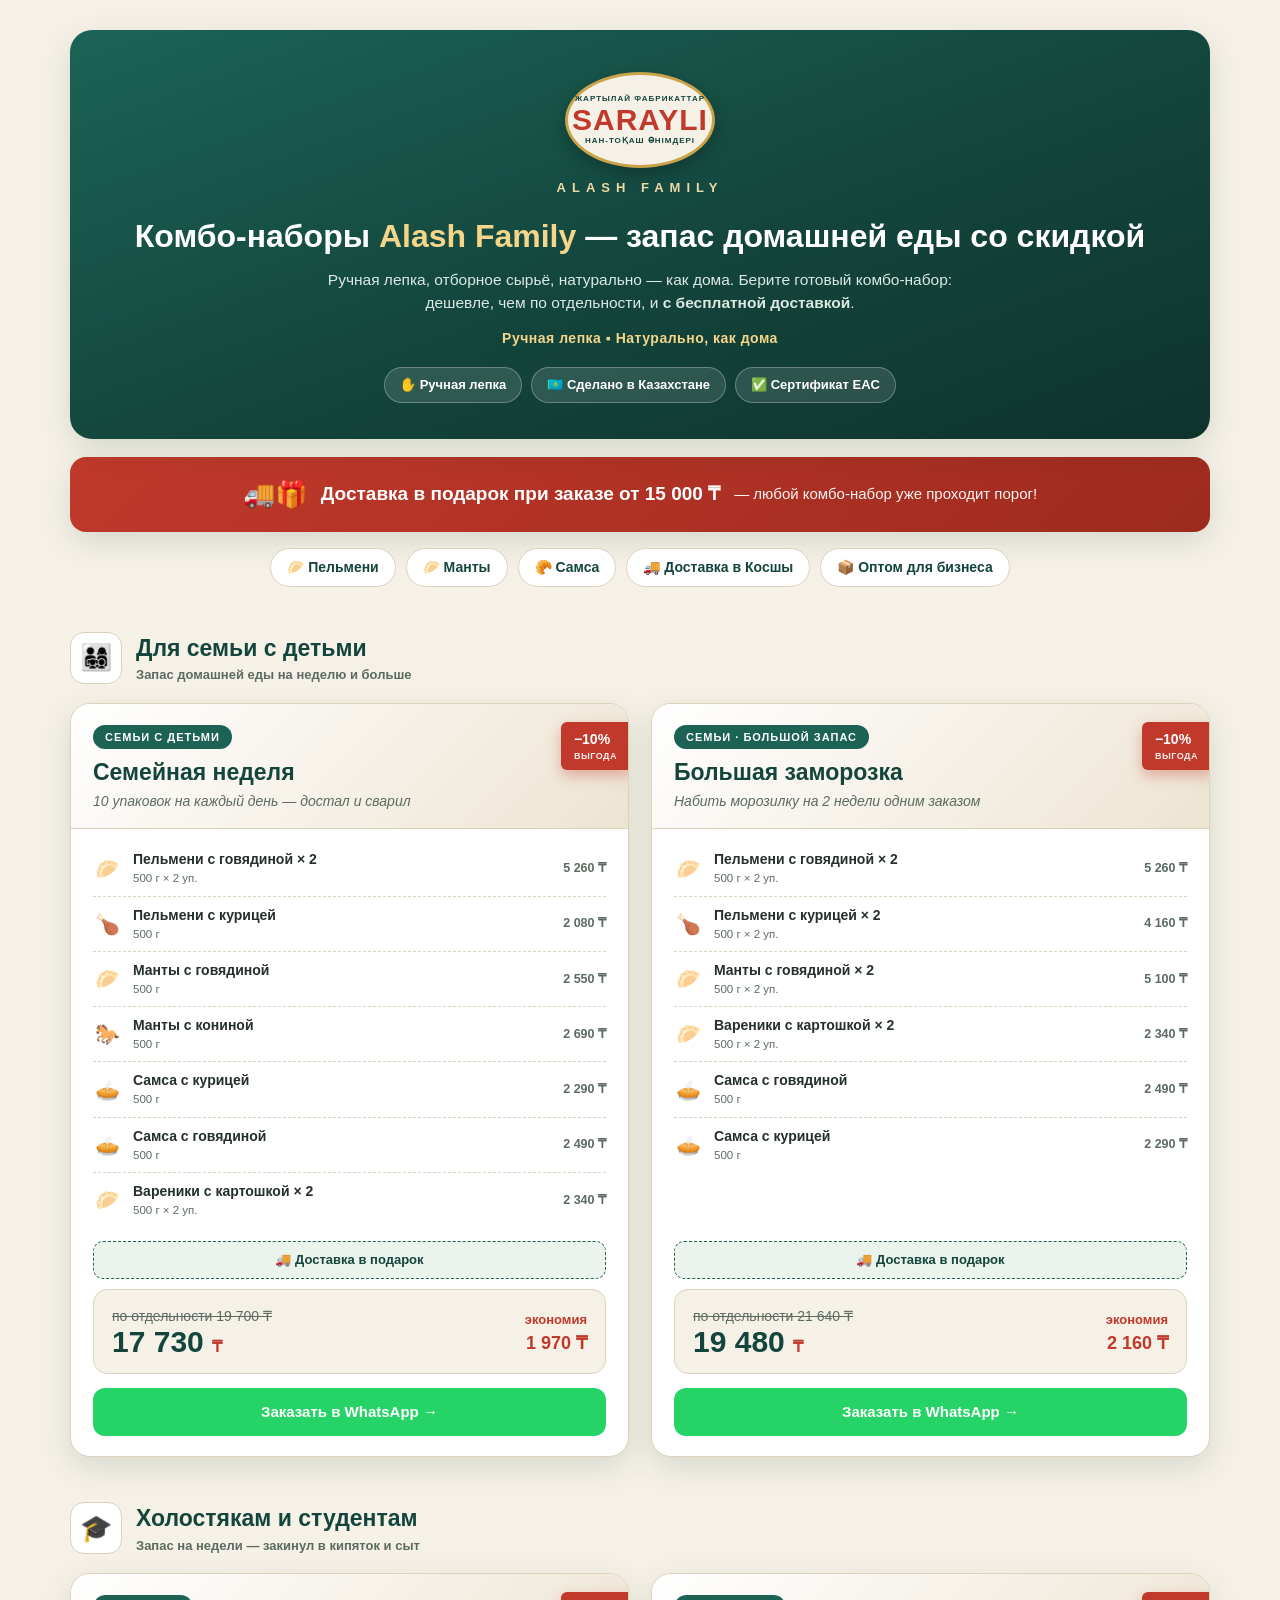
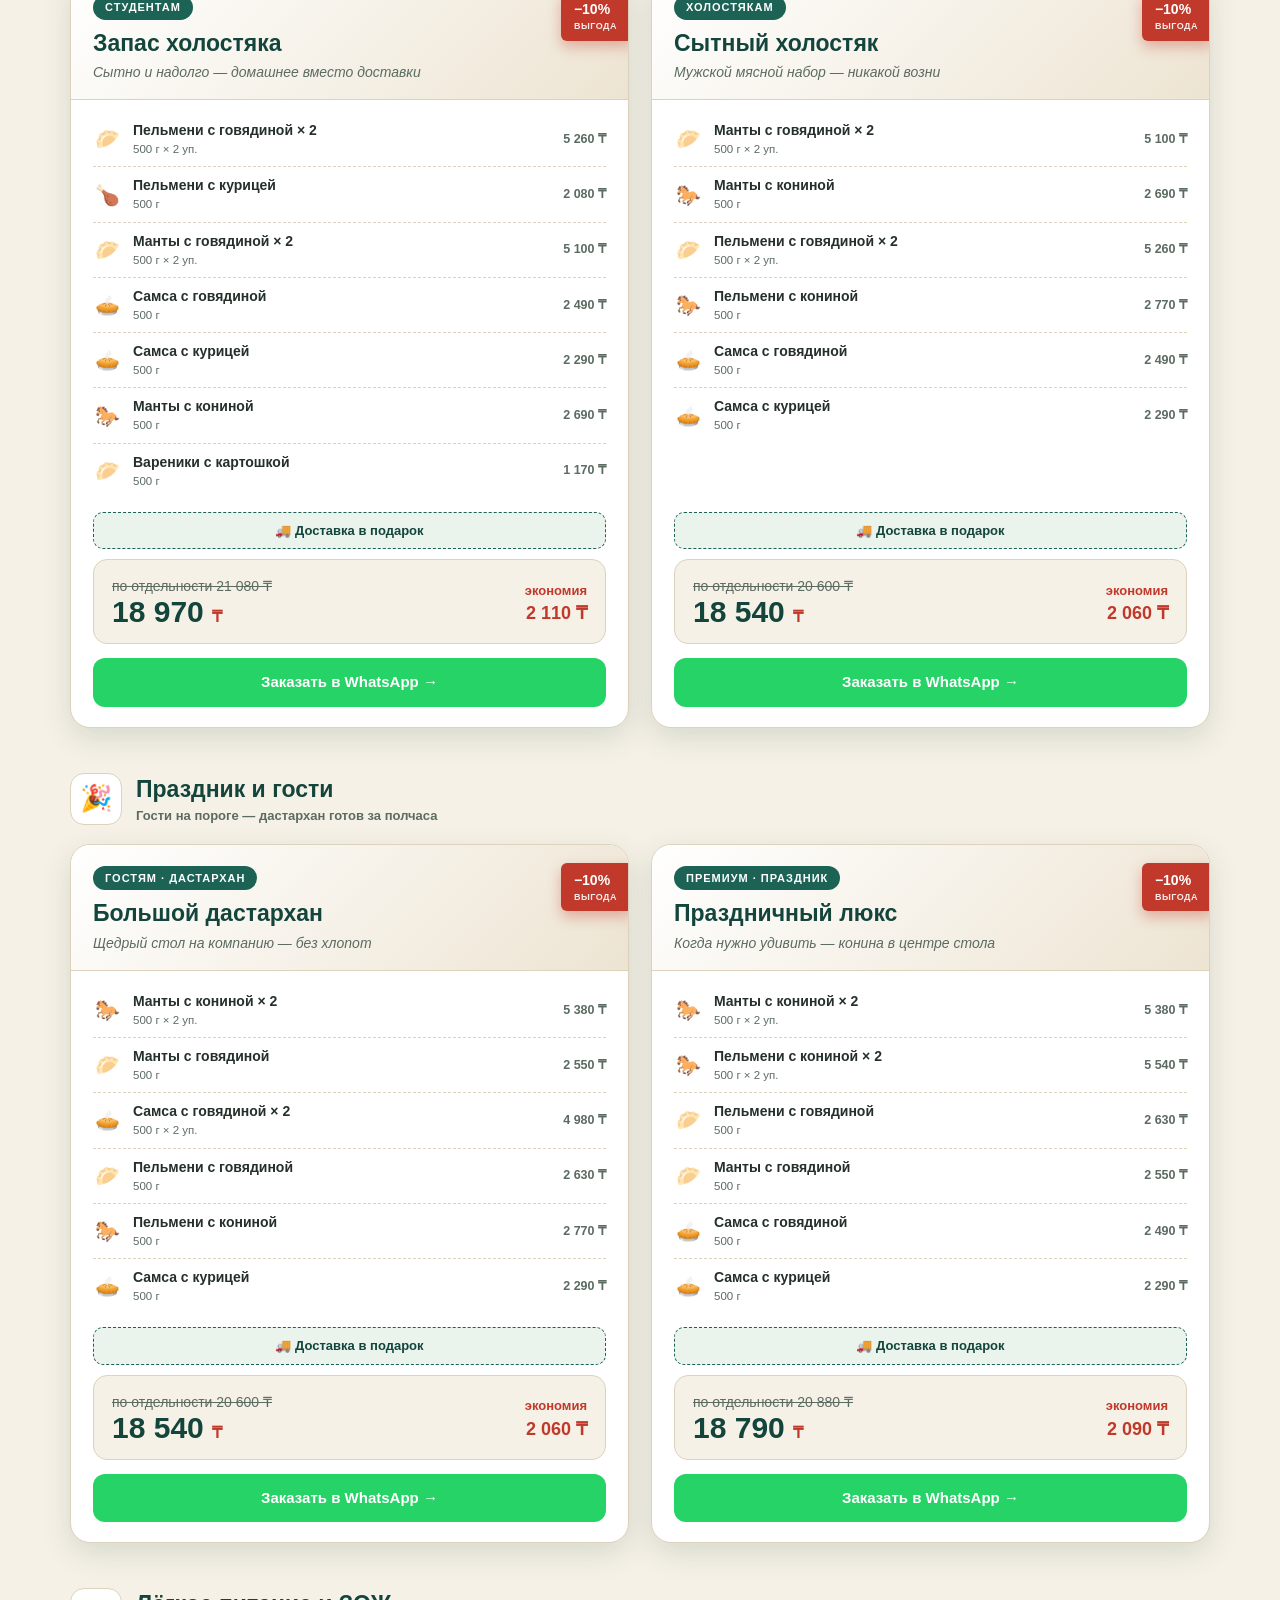
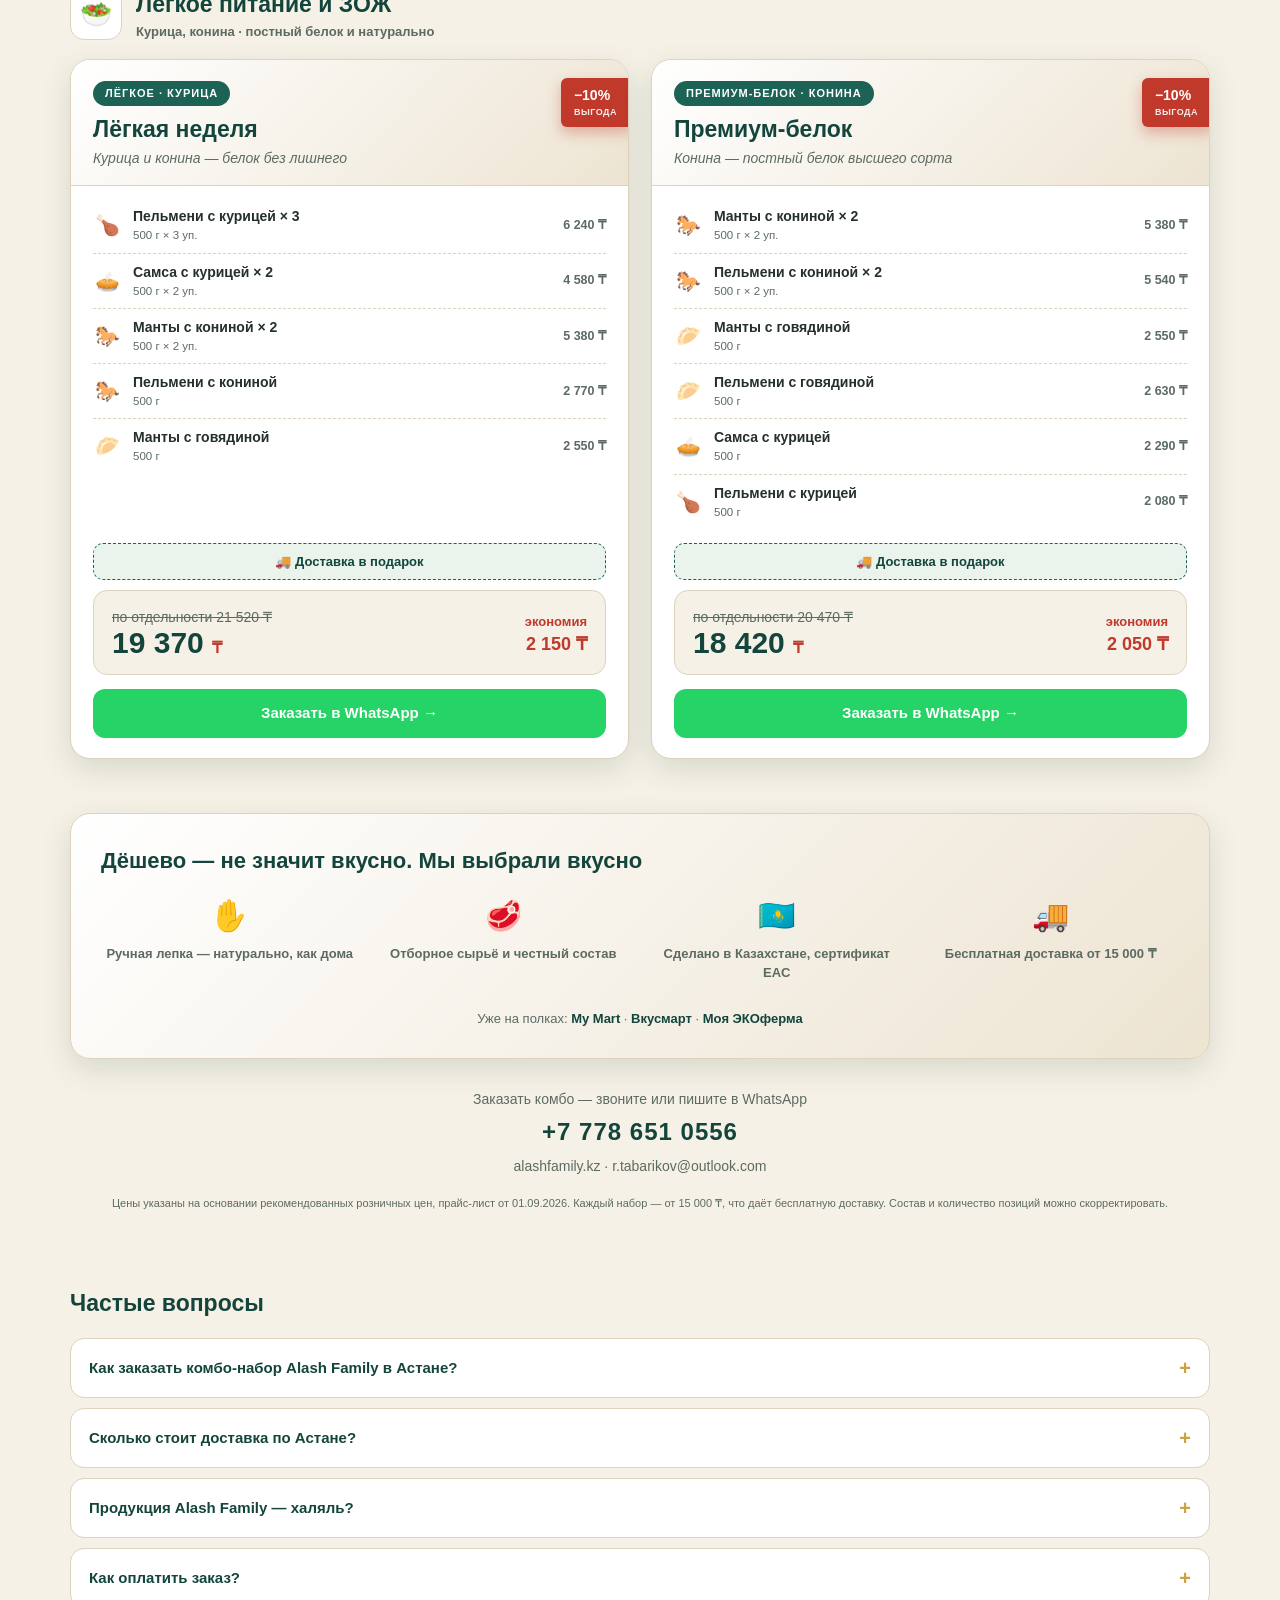
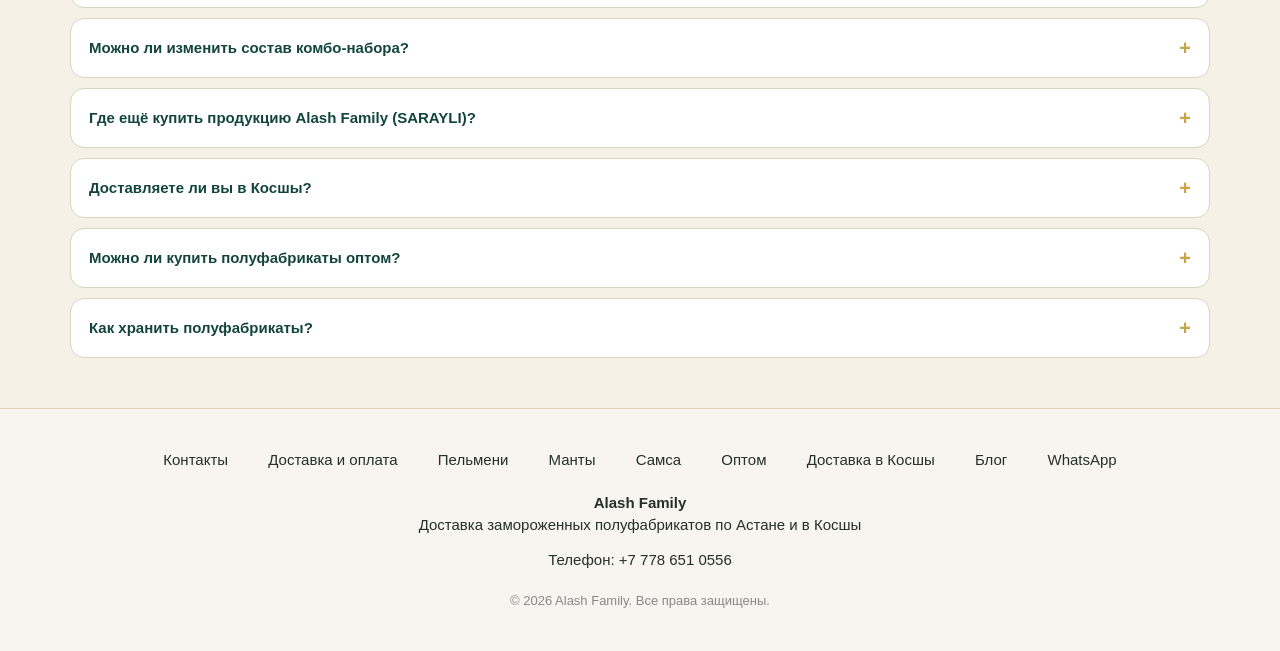
==== commit c943efed: "Upgrade" ====
--- a/index.html
+++ b/index.html
@@ -3,14 +3,14 @@
 <head>
 <meta charset="UTF-8">
 <meta name="viewport" content="width=device-width, initial-scale=1.0">
-<title>Комбо-наборы пельмени, манты, самса с доставкой в Астане | Alash Family SARAYLI</title>
-<meta name="description" content="Ручная лепка, халяль, отборное сырьё. Комбо-наборы пельменей, мантов и самсы со скидкой до 10%. Бесплатная доставка по Астане от 15 000 ₸. Заказать в WhatsApp: +7 778 651 0556">
+<title>Пельмени, манты, самса — комбо-наборы с доставкой в Астане и Косшы | Alash Family SARAYLI</title>
+<meta name="description" content="Ручная лепка, халяль, отборное сырьё. Комбо-наборы пельменей, мантов и самсы со скидкой до 10%. Бесплатная доставка по Астане и в Косшы от 15 000 ₸. Заказать в WhatsApp: +7 778 651 0556">
 
 <!-- ===== SEO / AEO additions (2026-07, существующий код не изменён) ===== -->
 <link rel="canonical" href="https://alashfamily.kz/">
 <link rel="icon" type="image/svg+xml" href="favicon.svg">
 <meta name="robots" content="index, follow, max-image-preview:large, max-snippet:-1, max-video-preview:-1">
-<meta name="keywords" content="пельмени Астана, манты Астана, самса Астана, полуфабрикаты Астана, доставка пельменей Астана, пельмени ручной лепки, халяль полуфабрикаты, манты с кониной, вареники, комбо-набор полуфабрикатов, Alash Family, SARAYLI">
+<meta name="keywords" content="пельмени Астана, манты Астана, самса Астана, полуфабрикаты Астана, доставка пельменей Астана, пельмени ручной лепки, халяль полуфабрикаты, манты с кониной, вареники, комбо-набор полуфабрикатов, пельмени Косшы, манты Косшы, доставка Косшы, полуфабрикаты оптом Астана, Alash Family, SARAYLI">
 <meta name="author" content="Alash Family">
 <meta name="geo.region" content="KZ-71">
 <meta name="geo.placename" content="Астана">
@@ -19,8 +19,8 @@
 <meta property="og:type" content="website">
 <meta property="og:url" content="https://alashfamily.kz/">
 <meta property="og:site_name" content="Alash Family SARAYLI">
-<meta property="og:title" content="Комбо-наборы пельмени, манты, самса с доставкой в Астане | Alash Family">
-<meta property="og:description" content="Ручная лепка, халяль, отборное сырьё. Комбо-наборы со скидкой до 10%. Бесплатная доставка по Астане от 15 000 ₸.">
+<meta property="og:title" content="Пельмени, манты, самса с доставкой в Астане и Косшы | Alash Family">
+<meta property="og:description" content="Ручная лепка, халяль, отборное сырьё. Комбо-наборы со скидкой до 10%. Бесплатная доставка по Астане и в Косшы от 15 000 ₸.">
 <meta property="og:image" content="https://alashfamily.kz/og-image.png">
 <meta property="og:image:width" content="1200">
 <meta property="og:image:height" content="630">
@@ -99,6 +99,9 @@
   .partners b{color:var(--green)}
   .foot{text-align:center;margin-top:30px;color:var(--ink-soft);font-size:14px}
   .foot .phone{font-size:24px;font-weight:800;color:var(--green);letter-spacing:1px;margin-top:4px}
+  .quick-links{display:flex;gap:10px;flex-wrap:wrap;justify-content:center;margin:16px 0 0}
+  .quick-links a{background:#fff;border:1px solid var(--line);border-radius:999px;padding:8px 16px;text-decoration:none;font-weight:700;font-size:14px;color:var(--green)}
+  .quick-links a:hover{border-color:var(--green-l)}
   .disclaimer{margin-top:18px;text-align:center;font-size:11px;color:var(--ink-soft)}
 </style>
 <!-- Schema.org LocalBusiness + Product -->
@@ -111,7 +114,7 @@
       "@id": "https://alashfamily.kz/#organization",
       "name": "Alash Family",
       "alternateName": "SARAYLI",
-      "description": "Производство и доставка замороженных полуфабрикатов ручной лепки в Астане. Пельмени, манты, самса, вареники.",
+      "description": "Производство и доставка замороженных полуфабрикатов ручной лепки в Астане и Косшы. Пельмени, манты, самса, вареники. Халяль. SARAYLI — торговая марка продукции Alash Family.",
       "url": "https://alashfamily.kz",
       "telephone": "+7 778 651 0556",
       "email": "r.tabarikov@outlook.com",
@@ -121,10 +124,13 @@
         "addressLocality": "Астана",
         "addressCountry": "KZ"
       },
-      "areaServed": {
-        "@type": "City",
-        "name": "Астана"
-      },
+      "areaServed": [
+        { "@type": "City", "name": "Астана" },
+        { "@type": "City", "name": "Косшы" }
+      ],
+      "openingHours": "Mo-Su 08:00-18:00",
+      "priceRange": "₸₸",
+      "paymentAccepted": "Наличные, перевод на карту, Kaspi Pay",
       "hasOfferCatalog": {
         "@type": "OfferCatalog",
         "name": "Комбо-наборы полуфабрикатов"
@@ -193,6 +199,8 @@
         { "@type": "Question", "name": "Как оплатить заказ?", "acceptedAnswer": { "@type": "Answer", "text": "Наличными при получении, переводом на карту или через Kaspi Red / Kaspi Pay (по договорённости). Реквизиты пришлём в WhatsApp." } },
         { "@type": "Question", "name": "Можно ли изменить состав комбо-набора?", "acceptedAnswer": { "@type": "Answer", "text": "Да, состав и количество позиций в наборе можно скорректировать при заказе." } },
         { "@type": "Question", "name": "Где ещё купить продукцию Alash Family (SARAYLI)?", "acceptedAnswer": { "@type": "Answer", "text": "Наша продукция уже на полках магазинов My Mart, Вкусмарт и Моя ЭКОферма в Астане." } },
+        { "@type": "Question", "name": "Доставляете ли вы в Косшы?", "acceptedAnswer": { "@type": "Answer", "text": "Да. Минимальный заказ 15 000 ₸, доставка бесплатная, с понедельника по пятницу. В выходные — по предварительной договорённости." } },
+        { "@type": "Question", "name": "Можно ли купить полуфабрикаты оптом?", "acceptedAnswer": { "@type": "Answer", "text": "Да. Для кафе, столовых и магазинов есть отдельный оптовый прайс, минимальная партия — от 15 000 ₸. Работаем по договору, безнал." } },
         { "@type": "Question", "name": "Как хранить полуфабрикаты?", "acceptedAnswer": { "@type": "Answer", "text": "Продукция доставляется в заморозке — храните её в морозильной камере. При необходимости упакуем заказ для длительного хранения." } }
       ]
     }
@@ -200,28 +208,8 @@
 }
 </script>
 <!-- ===== end Schema.org addition ===== -->
-<!-- Тег Google (gtag.js) -->
-<script async src="https://www.googletagmanager.com/gtag/js?id=AW-1021068699"></script>
-<script>
-  window.dataLayer = window.dataLayer || [];
-  function gtag(){dataLayer.push(arguments);}
-  gtag('js', new Date());
-  gtag('config', 'AW-1021068699');
-</script>
-
-<!-- Конверсия: клик по кнопке WhatsApp или по телефону -->
-<script>
-  document.addEventListener('DOMContentLoaded', function () {
-    var selector = 'a[href*="wa.me"], a[href*="api.whatsapp.com"], a[href^="tel:"]';
-    document.querySelectorAll(selector).forEach(function (link) {
-      link.addEventListener('click', function () {
-        gtag('event', 'conversion', {
-          'send_to': 'AW-1021068699/pbj9CMjPzdAcEJuL8eYD'
-        });
-      });
-    });
-  });
-</script>
+<!-- Аналитика: Google Ads, GA4, Яндекс Метрика, цели WhatsApp/телефон/прайс — см. /assets/track.js -->
+<script src="/assets/track.js" defer></script>
 </head>
 <body>
 <div class="wrap">
@@ -248,6 +236,14 @@
     <b>Доставка в подарок при заказе от 15 000 ₸</b>
     <span>— любой комбо-набор уже проходит порог!</span>
   </div>
+
+  <nav class="quick-links" aria-label="Каталог">
+    <a href="/pelmeni.html">🥟 Пельмени</a>
+    <a href="/manty.html">🥟 Манты</a>
+    <a href="/samsa.html">🥐 Самса</a>
+    <a href="/kosshy.html">🚚 Доставка в Косшы</a>
+    <a href="/optom.html">📦 Оптом для бизнеса</a>
+  </nav>
 
   <div class="section-head">
     <div class="ico">👨‍👩‍👧‍👦</div>
@@ -505,6 +501,8 @@
   <details class="faq-item"><summary>Как оплатить заказ?</summary><p>Наличными при получении, переводом на карту или через Kaspi Red / Kaspi Pay (по договорённости). Реквизиты пришлём в WhatsApp.</p></details>
   <details class="faq-item"><summary>Можно ли изменить состав комбо-набора?</summary><p>Да, состав и количество позиций в наборе можно скорректировать при заказе.</p></details>
   <details class="faq-item"><summary>Где ещё купить продукцию Alash Family (SARAYLI)?</summary><p>Наша продукция уже на полках магазинов My Mart, Вкусмарт и Моя ЭКОферма в Астане.</p></details>
+  <details class="faq-item"><summary>Доставляете ли вы в Косшы?</summary><p>Да. Минимальный заказ 15 000 ₸, доставка бесплатная, с понедельника по пятницу. В выходные — по предварительной договорённости. <a href="/kosshy.html" style="color:var(--green,#13453C)">Подробнее о доставке в Косшы</a>.</p></details>
+  <details class="faq-item"><summary>Можно ли купить полуфабрикаты оптом?</summary><p>Да. Для кафе, столовых и магазинов есть отдельный оптовый прайс, минимальная партия — от 15 000 ₸. Работаем по договору, безнал. <a href="/optom.html" style="color:var(--green,#13453C)">Условия для бизнеса</a>.</p></details>
   <details class="faq-item"><summary>Как хранить полуфабрикаты?</summary><p>Продукция доставляется в заморозке — храните её в морозильной камере. При необходимости упакуем заказ для длительного хранения.</p></details>
 </section>
 <!-- ===== end FAQ addition ===== -->
@@ -517,13 +515,19 @@
         <div style="margin-bottom: 20px;">
             <a href="contacts.html" style="color: #243029; text-decoration: none; margin: 0 18px; font-weight: 500;">Контакты</a>
             <a href="delivery.html" style="color: #243029; text-decoration: none; margin: 0 18px; font-weight: 500;">Доставка и оплата</a>
+            <a href="pelmeni.html" style="color: #243029; text-decoration: none; margin: 0 18px; font-weight: 500;">Пельмени</a>
+            <a href="manty.html" style="color: #243029; text-decoration: none; margin: 0 18px; font-weight: 500;">Манты</a>
+            <a href="samsa.html" style="color: #243029; text-decoration: none; margin: 0 18px; font-weight: 500;">Самса</a>
+            <a href="optom.html" style="color: #243029; text-decoration: none; margin: 0 18px; font-weight: 500;">Оптом</a>
+            <a href="kosshy.html" style="color: #243029; text-decoration: none; margin: 0 18px; font-weight: 500;">Доставка в Косшы</a>
+            <a href="blog/manty-samsa-dostavka-astana.html" style="color: #243029; text-decoration: none; margin: 0 18px; font-weight: 500;">Блог</a>
             <a href="https://wa.me/77786510556" target="_blank" style="color: #243029; text-decoration: none; margin: 0 18px; font-weight: 500;">WhatsApp</a>
         </div>
 
         <!-- Информация -->
         <div style="color: #243029; margin-bottom: 12px;">
             <strong>Alash Family</strong><br>
-            Доставка замороженных полуфабрикатов по Астане
+            Доставка замороженных полуфабрикатов по Астане и в Косшы
         </div>
 
         <div style="color: #243029;">
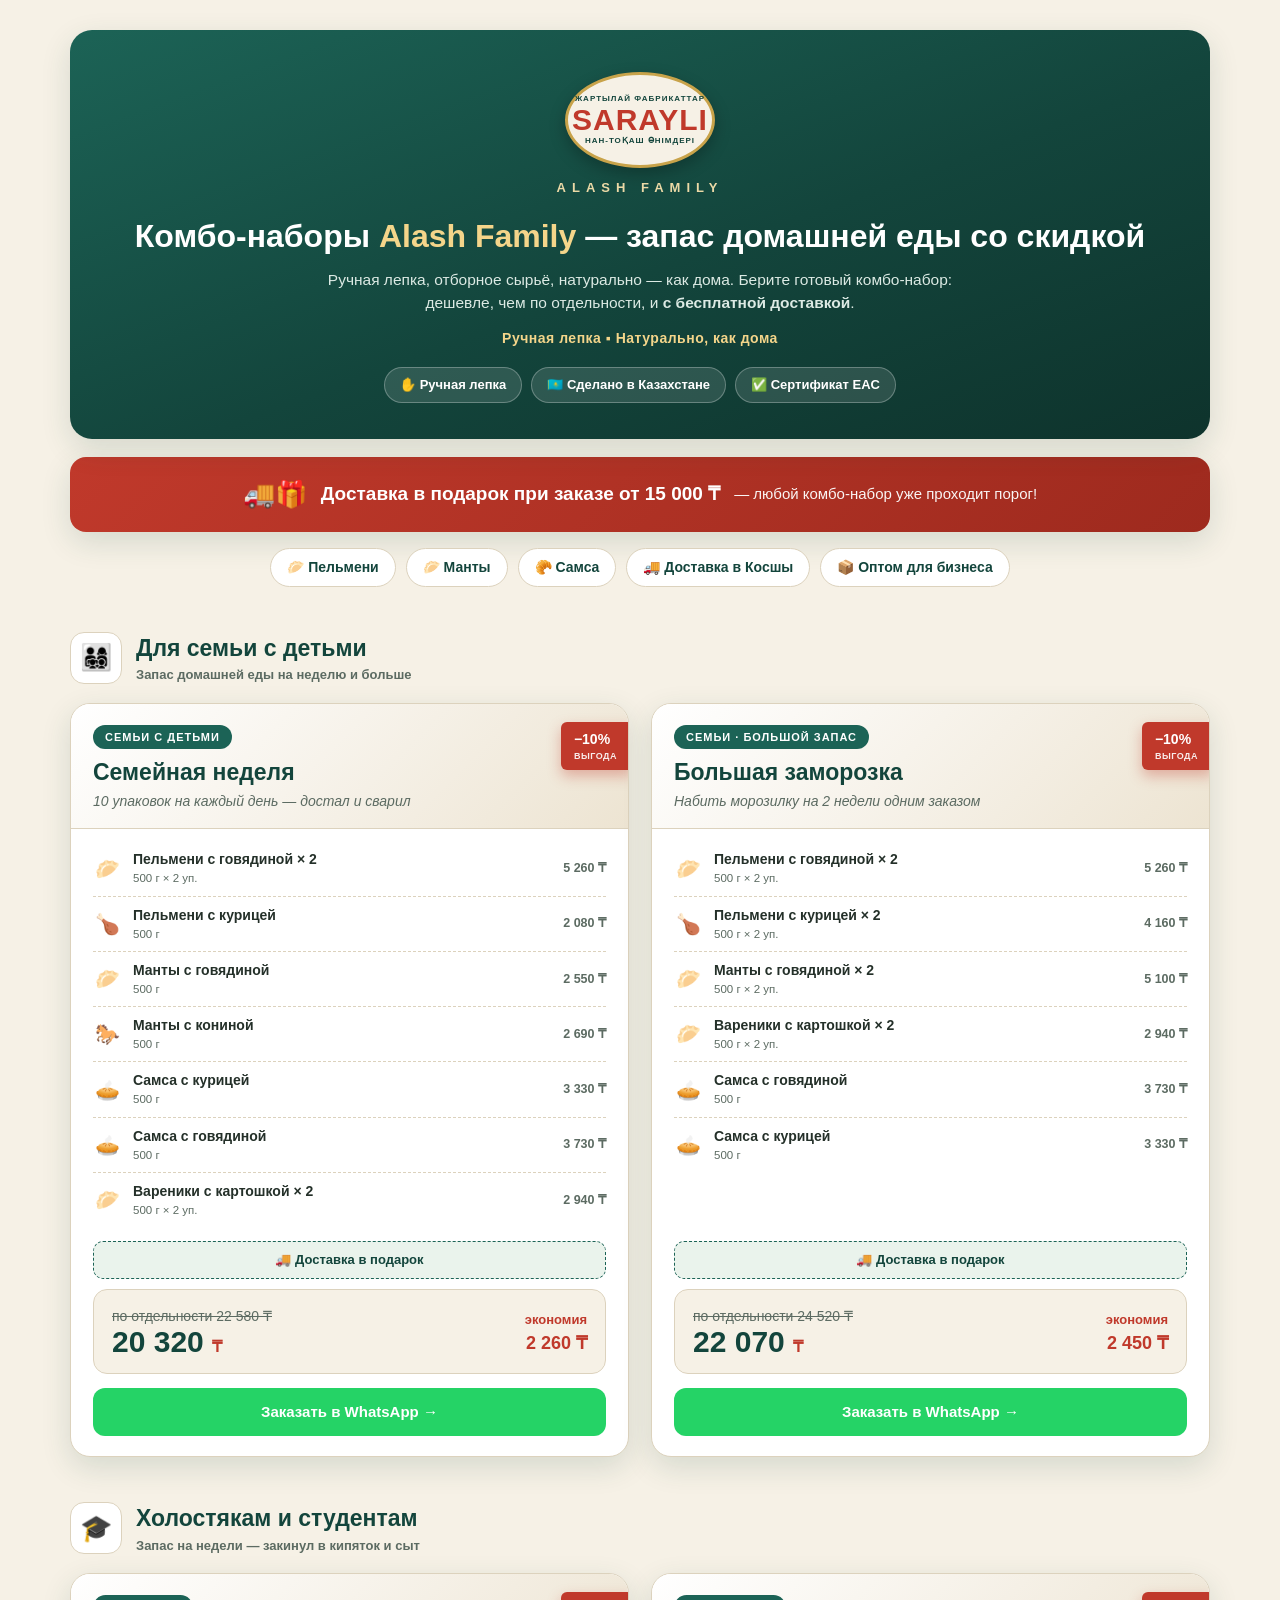
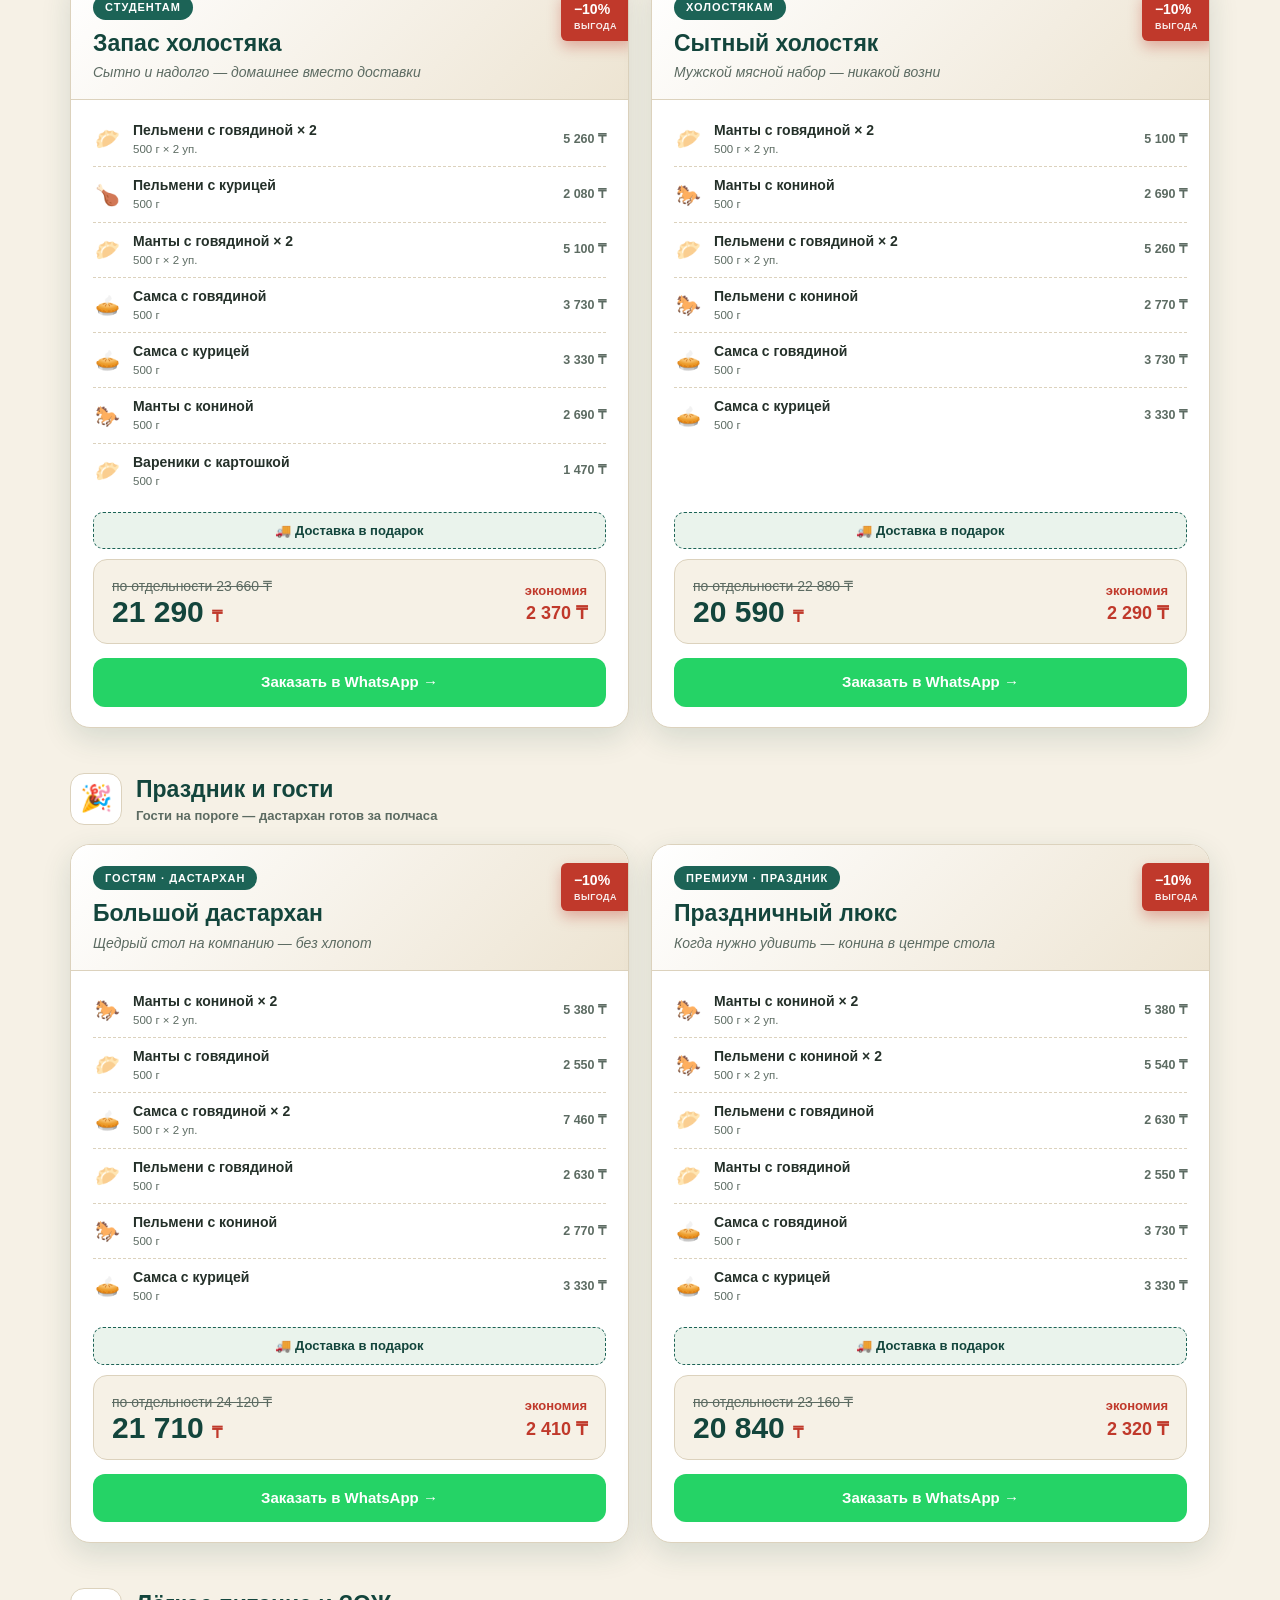
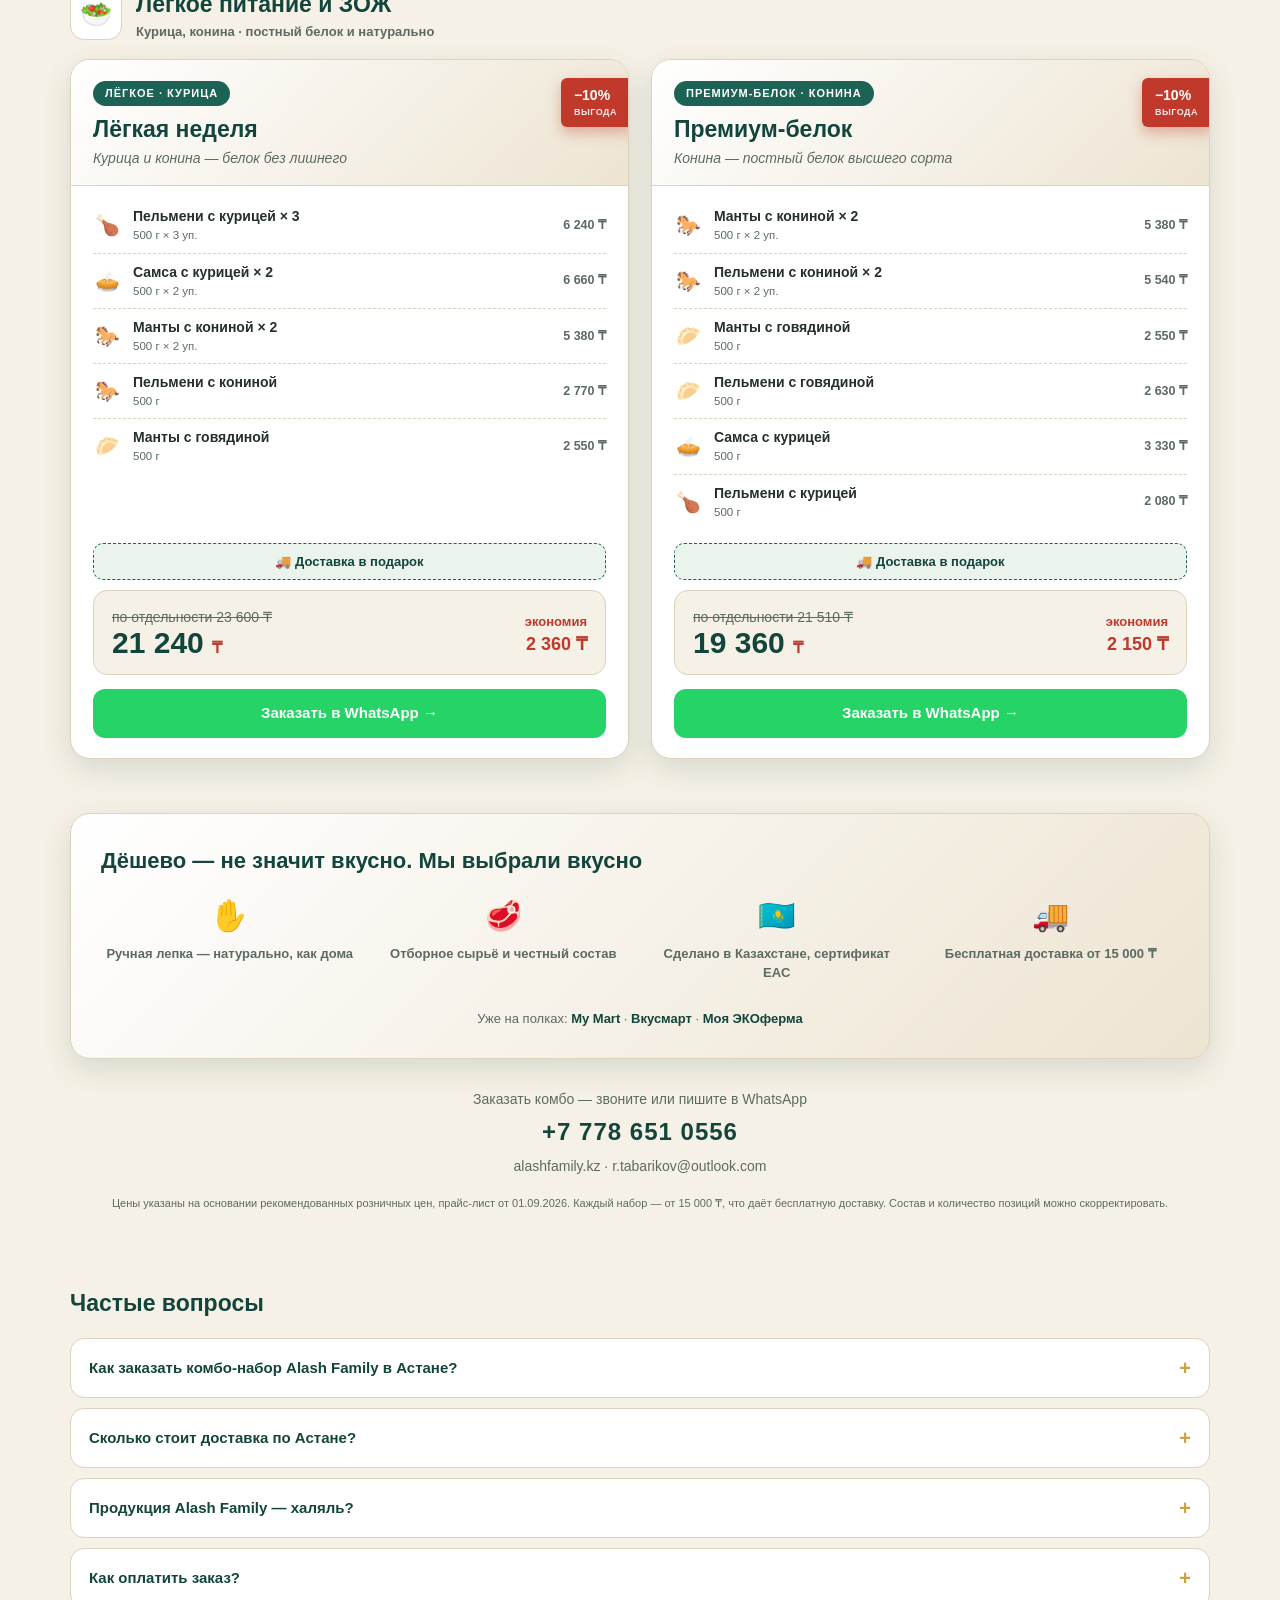
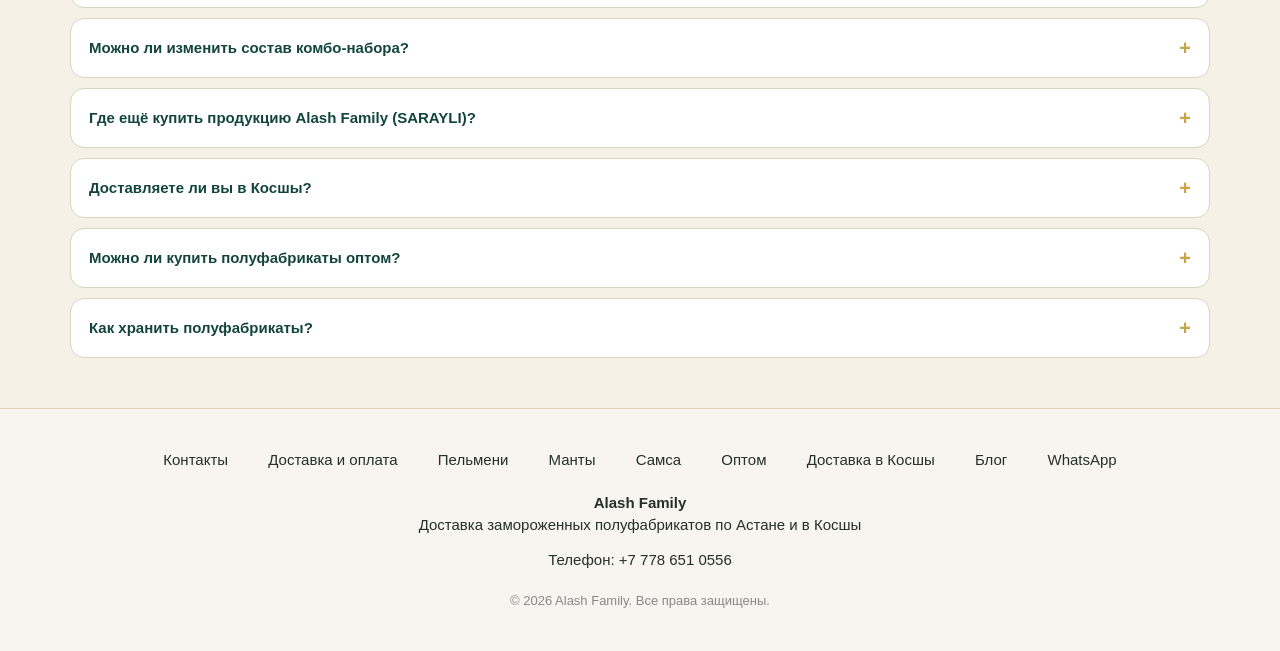
==== commit a89e59f4: "update28092026" ====
--- a/index.html
+++ b/index.html
@@ -1,544 +1,545 @@
-<!DOCTYPE html>
-<html lang="ru">
-<head>
-<meta charset="UTF-8">
-<meta name="viewport" content="width=device-width, initial-scale=1.0">
-<title>Пельмени, манты, самса — комбо-наборы с доставкой в Астане и Косшы | Alash Family SARAYLI</title>
-<meta name="description" content="Ручная лепка, халяль, отборное сырьё. Комбо-наборы пельменей, мантов и самсы со скидкой до 10%. Бесплатная доставка по Астане и в Косшы от 15 000 ₸. Заказать в WhatsApp: +7 778 651 0556">
-
-<!-- ===== SEO / AEO additions (2026-07, существующий код не изменён) ===== -->
-<link rel="canonical" href="https://alashfamily.kz/">
-<link rel="icon" type="image/svg+xml" href="favicon.svg">
-<meta name="robots" content="index, follow, max-image-preview:large, max-snippet:-1, max-video-preview:-1">
-<meta name="keywords" content="пельмени Астана, манты Астана, самса Астана, полуфабрикаты Астана, доставка пельменей Астана, пельмени ручной лепки, халяль полуфабрикаты, манты с кониной, вареники, комбо-набор полуфабрикатов, пельмени Косшы, манты Косшы, доставка Косшы, полуфабрикаты оптом Астана, Alash Family, SARAYLI">
-<meta name="author" content="Alash Family">
-<meta name="geo.region" content="KZ-71">
-<meta name="geo.placename" content="Астана">
-
-<!-- Open Graph (WhatsApp, Telegram, Facebook, VK) -->
-<meta property="og:type" content="website">
-<meta property="og:url" content="https://alashfamily.kz/">
-<meta property="og:site_name" content="Alash Family SARAYLI">
-<meta property="og:title" content="Пельмени, манты, самса с доставкой в Астане и Косшы | Alash Family">
-<meta property="og:description" content="Ручная лепка, халяль, отборное сырьё. Комбо-наборы со скидкой до 10%. Бесплатная доставка по Астане и в Косшы от 15 000 ₸.">
-<meta property="og:image" content="https://alashfamily.kz/og-image.png">
-<meta property="og:image:width" content="1200">
-<meta property="og:image:height" content="630">
-<meta property="og:locale" content="ru_RU">
-<meta property="og:locale:alternate" content="kk_KZ">
-
-<!-- Twitter / X -->
-<meta name="twitter:card" content="summary_large_image">
-<meta name="twitter:title" content="Комбо-наборы пельмени, манты, самса с доставкой в Астане | Alash Family">
-<meta name="twitter:description" content="Ручная лепка, халяль. Комбо-наборы со скидкой до 10%. Бесплатная доставка по Астане от 15 000 ₸.">
-<meta name="twitter:image" content="https://alashfamily.kz/og-image.png">
-<!-- ===== end SEO / AEO additions ===== -->
-
-<style>
-  :root{
-    --green:#13453C;--green-d:#0E332C;--green-l:#1C6356;
-    --red:#C0392B;--red-d:#9E2A1E;
-    --cream:#F6F1E6;--cream2:#EDE4D2;
-    --ink:#243029;--ink-soft:#5C6B62;--line:#DCD2BD;--gold:#C8A34A;
-    --shadow:0 10px 30px rgba(19,69,60,.14);
-  }
-  *{box-sizing:border-box;margin:0;padding:0}
-  body{font-family:'Segoe UI','Helvetica Neue',Arial,sans-serif;background:var(--cream);color:var(--ink);line-height:1.5;-webkit-font-smoothing:antialiased}
-  .wrap{max-width:1180px;margin:0 auto;padding:30px 20px 64px}
-  .hero{text-align:center;color:#fff;border-radius:22px;padding:42px 28px 36px;background:linear-gradient(160deg,var(--green-l) 0%,var(--green) 55%,var(--green-d) 100%);box-shadow:var(--shadow);position:relative;overflow:hidden}
-  .logo-badge{width:150px;height:96px;margin:0 auto 4px;border-radius:50%;background:#F6F1E6;border:3px solid var(--gold);display:flex;flex-direction:column;align-items:center;justify-content:center;box-shadow:0 6px 16px rgba(0,0,0,.25)}
-  .logo-badge .top,.logo-badge .bot{font-size:8px;letter-spacing:1px;color:var(--green);font-weight:700;text-transform:uppercase}
-  .logo-badge .mid{font-size:30px;font-weight:900;color:var(--red);letter-spacing:1px;line-height:1}
-  .af{font-size:13px;letter-spacing:6px;text-transform:uppercase;color:#EBD9A6;margin-top:10px;font-weight:600}
-  .hero h1{font-size:32px;margin:14px 0 8px;font-weight:800}
-  .hero h1 em{color:#F4D58A;font-style:normal}
-  .hero p{max-width:680px;margin:0 auto;color:#DCEAE4;font-size:15.5px}
-  .tagline{font-size:14px;color:#F4D58A;font-weight:700;margin:14px 0 0;letter-spacing:.5px}
-  .badges{display:flex;gap:9px;justify-content:center;flex-wrap:wrap;margin-top:18px}
-  .badge{background:rgba(255,255,255,.12);border:1px solid rgba(255,255,255,.28);border-radius:999px;padding:7px 15px;font-size:13px;font-weight:600;color:#fff}
-  .delivery{margin:18px 0 6px;background:linear-gradient(135deg,var(--red) 0%,var(--red-d) 100%);color:#fff;border-radius:16px;padding:18px 24px;display:flex;align-items:center;justify-content:center;gap:14px;flex-wrap:wrap;text-align:center;box-shadow:var(--shadow)}
-  .delivery .big{font-size:26px}
-  .delivery b{font-size:19px;font-weight:800}
-  .delivery span{font-size:15px;opacity:.95}
-  .section-head{display:flex;align-items:center;gap:14px;margin:44px 0 18px}
-  .section-head .ico{width:52px;height:52px;border-radius:14px;display:grid;place-items:center;font-size:26px;background:#fff;border:1px solid var(--line)}
-  .section-head h2{font-size:23px;font-weight:800;color:var(--green)}
-  .section-head .tag{font-size:13px;color:var(--ink-soft);font-weight:600}
-  .grid{display:grid;grid-template-columns:repeat(2,1fr);gap:22px}
-  @media(max-width:820px){.grid{grid-template-columns:1fr}.hero h1{font-size:25px}}
-  .card{background:#fff;border:1px solid var(--line);border-radius:20px;box-shadow:var(--shadow);overflow:hidden;display:flex;flex-direction:column;position:relative}
-  .card-top{padding:20px 22px 16px;background:linear-gradient(135deg,#fff 0%,var(--cream2) 100%);border-bottom:1px solid var(--line);position:relative}
-  .aud{display:inline-block;font-size:11px;font-weight:700;letter-spacing:1px;text-transform:uppercase;color:#fff;background:var(--green-l);border-radius:999px;padding:4px 12px;margin-bottom:10px}
-  .card h3{font-size:23px;font-weight:800;color:var(--green);line-height:1.15}
-  .card .slogan{font-size:14px;color:var(--ink-soft);margin-top:6px;font-style:italic}
-  .save-flag{position:absolute;top:18px;right:-4px;background:var(--red);color:#fff;font-weight:800;font-size:14px;padding:7px 15px 7px 13px;border-radius:6px 0 0 6px;box-shadow:0 6px 14px rgba(192,57,43,.35)}
-  .save-flag small{display:block;font-size:9px;font-weight:600;opacity:.9;letter-spacing:.5px}
-  .items{padding:12px 22px 4px;flex:1}
-  .item{display:flex;align-items:center;gap:12px;padding:8px 0;border-bottom:1px dashed var(--line)}
-  .item:last-child{border-bottom:none}
-  .item .emo{font-size:20px;width:28px;text-align:center;flex:none}
-  .item .nm{flex:1;font-size:14px;font-weight:600;color:var(--ink)}
-  .item .nm small{display:block;font-weight:500;color:var(--ink-soft);font-size:11.5px}
-  .item .pr{font-size:12.5px;color:var(--ink-soft);font-weight:600;white-space:nowrap}
-  .free-tag{margin:10px 22px 0;background:#EAF3EC;border:1px dashed var(--green-l);color:var(--green);border-radius:10px;padding:8px 12px;font-size:13px;font-weight:700;text-align:center}
-  .price-box{margin:10px 22px 0;padding:16px 18px;background:var(--cream);border:1px solid var(--line);border-radius:14px;display:flex;align-items:flex-end;justify-content:space-between;gap:10px}
-  .price-box .old{font-size:14px;color:var(--ink-soft);text-decoration:line-through}
-  .price-box .new{font-size:30px;font-weight:800;color:var(--green);line-height:1}
-  .price-box .new span{font-size:16px;font-weight:700;color:var(--red)}
-  .price-box .save{text-align:right;font-size:13px;font-weight:700;color:var(--red)}
-  .price-box .save b{font-size:18px;display:block}
-  .cta{margin:14px 22px 20px;display:flex;align-items:center;justify-content:center;gap:8px;background:#25D366;color:#fff;font-weight:800;font-size:15px;padding:13px;border-radius:12px;text-decoration:none}
-  .why{margin-top:54px;background:linear-gradient(135deg,#fff,var(--cream2));border:1px solid var(--line);border-radius:20px;padding:30px;box-shadow:var(--shadow)}
-  .why h2{font-size:22px;margin-bottom:16px;color:var(--green)}
-  .why-grid{display:grid;grid-template-columns:repeat(4,1fr);gap:16px}
-  @media(max-width:820px){.why-grid{grid-template-columns:repeat(2,1fr)}}
-  .why-item{text-align:center}
-  .why-item .e{font-size:30px}
-  .why-item p{font-size:13px;color:var(--ink-soft);margin-top:6px;font-weight:600}
-  .partners{margin-top:26px;text-align:center;color:var(--ink-soft);font-size:13px}
-  .partners b{color:var(--green)}
-  .foot{text-align:center;margin-top:30px;color:var(--ink-soft);font-size:14px}
-  .foot .phone{font-size:24px;font-weight:800;color:var(--green);letter-spacing:1px;margin-top:4px}
-  .quick-links{display:flex;gap:10px;flex-wrap:wrap;justify-content:center;margin:16px 0 0}
-  .quick-links a{background:#fff;border:1px solid var(--line);border-radius:999px;padding:8px 16px;text-decoration:none;font-weight:700;font-size:14px;color:var(--green)}
-  .quick-links a:hover{border-color:var(--green-l)}
-  .disclaimer{margin-top:18px;text-align:center;font-size:11px;color:var(--ink-soft)}
-</style>
-<!-- Schema.org LocalBusiness + Product -->
-<script type="application/ld+json">
-{
-  "@context": "https://schema.org",
-  "@graph": [
-    {
-      "@type": "LocalBusiness",
-      "@id": "https://alashfamily.kz/#organization",
-      "name": "Alash Family",
-      "alternateName": "SARAYLI",
-      "description": "Производство и доставка замороженных полуфабрикатов ручной лепки в Астане и Косшы. Пельмени, манты, самса, вареники. Халяль. SARAYLI — торговая марка продукции Alash Family.",
-      "url": "https://alashfamily.kz",
-      "telephone": "+7 778 651 0556",
-      "email": "r.tabarikov@outlook.com",
-      "address": {
-        "@type": "PostalAddress",
-        "streetAddress": "ул. Едиль, 25",
-        "addressLocality": "Астана",
-        "addressCountry": "KZ"
-      },
-      "areaServed": [
-        { "@type": "City", "name": "Астана" },
-        { "@type": "City", "name": "Косшы" }
-      ],
-      "openingHours": "Mo-Su 08:00-18:00",
-      "priceRange": "₸₸",
-      "paymentAccepted": "Наличные, перевод на карту, Kaspi Pay",
-      "hasOfferCatalog": {
-        "@type": "OfferCatalog",
-        "name": "Комбо-наборы полуфабрикатов"
-      }
-    },
-    {
-      "@type": "Product",
-      "name": "Комбо-набор Семейная неделя",
-      "description": "Большой комбо-набор пельменей, мантов и самсы ручной лепки для семьи. Халяль, натуральные ингредиенты.",
-      "brand": {
-        "@type": "Brand",
-        "name": "Alash Family / SARAYLI"
-      },
-      "offers": {
-        "@type": "Offer",
-        "url": "https://alashfamily.kz",
-        "priceCurrency": "KZT",
-        "price": "17730",
-        "availability": "https://schema.org/InStock",
-        "seller": {
-          "@type": "Organization",
-          "name": "Alash Family"
-        }
-      }
-    }
-  ]
-}
-</script>  
-
-<!-- ===== SEO addition: расширенная разметка Schema.org (WebSite + все наборы + FAQ) ===== -->
-<script type="application/ld+json">
-{
-  "@context": "https://schema.org",
-  "@graph": [
-    {
-      "@type": "WebSite",
-      "@id": "https://alashfamily.kz/#website",
-      "url": "https://alashfamily.kz/",
-      "name": "Alash Family SARAYLI",
-      "description": "Комбо-наборы пельменей, мантов и самсы ручной лепки с доставкой по Астане",
-      "inLanguage": "ru",
-      "publisher": { "@id": "https://alashfamily.kz/#organization" }
-    },
-    {
-      "@type": "ItemList",
-      "@id": "https://alashfamily.kz/#combos",
-      "name": "Комбо-наборы полуфабрикатов Alash Family",
-      "itemListElement": [
-        { "@type": "ListItem", "position": 1, "item": { "@type": "Product", "name": "Комбо-набор «Семейная неделя»", "description": "10 упаковок: пельмени с говядиной и курицей, манты с говядиной и кониной, самса, вареники. Для семьи с детьми, запас на неделю.", "brand": { "@type": "Brand", "name": "Alash Family / SARAYLI" }, "offers": { "@type": "Offer", "url": "https://alashfamily.kz/", "priceCurrency": "KZT", "price": "17730", "availability": "https://schema.org/InStock" } } },
-        { "@type": "ListItem", "position": 2, "item": { "@type": "Product", "name": "Комбо-набор «Большая заморозка»", "description": "Запас домашней еды на 2 недели: пельмени, манты, вареники, самса ручной лепки.", "brand": { "@type": "Brand", "name": "Alash Family / SARAYLI" }, "offers": { "@type": "Offer", "url": "https://alashfamily.kz/", "priceCurrency": "KZT", "price": "19480", "availability": "https://schema.org/InStock" } } },
-        { "@type": "ListItem", "position": 3, "item": { "@type": "Product", "name": "Комбо-набор «Запас холостяка»", "description": "Сытный набор для студентов и холостяков: пельмени, манты, самса, вареники.", "brand": { "@type": "Brand", "name": "Alash Family / SARAYLI" }, "offers": { "@type": "Offer", "url": "https://alashfamily.kz/", "priceCurrency": "KZT", "price": "18970", "availability": "https://schema.org/InStock" } } },
-        { "@type": "ListItem", "position": 4, "item": { "@type": "Product", "name": "Комбо-набор «Сытный холостяк»", "description": "Мясной набор: манты с говядиной и кониной, пельмени, самса.", "brand": { "@type": "Brand", "name": "Alash Family / SARAYLI" }, "offers": { "@type": "Offer", "url": "https://alashfamily.kz/", "priceCurrency": "KZT", "price": "18540", "availability": "https://schema.org/InStock" } } },
-        { "@type": "ListItem", "position": 5, "item": { "@type": "Product", "name": "Комбо-набор «Большой дастархан»", "description": "Щедрый стол для гостей: манты с кониной и говядиной, самса, пельмени.", "brand": { "@type": "Brand", "name": "Alash Family / SARAYLI" }, "offers": { "@type": "Offer", "url": "https://alashfamily.kz/", "priceCurrency": "KZT", "price": "18540", "availability": "https://schema.org/InStock" } } },
-        { "@type": "ListItem", "position": 6, "item": { "@type": "Product", "name": "Комбо-набор «Праздничный люкс»", "description": "Премиум-набор с кониной для праздничного стола: манты, пельмени, самса.", "brand": { "@type": "Brand", "name": "Alash Family / SARAYLI" }, "offers": { "@type": "Offer", "url": "https://alashfamily.kz/", "priceCurrency": "KZT", "price": "18790", "availability": "https://schema.org/InStock" } } },
-        { "@type": "ListItem", "position": 7, "item": { "@type": "Product", "name": "Комбо-набор «Лёгкая неделя»", "description": "Лёгкое питание: пельмени и самса с курицей, манты и пельмени с кониной.", "brand": { "@type": "Brand", "name": "Alash Family / SARAYLI" }, "offers": { "@type": "Offer", "url": "https://alashfamily.kz/", "priceCurrency": "KZT", "price": "19370", "availability": "https://schema.org/InStock" } } },
-        { "@type": "ListItem", "position": 8, "item": { "@type": "Product", "name": "Комбо-набор «Премиум-белок»", "description": "Конина — постный белок высшего сорта: манты, пельмени с кониной, говядиной и курицей, самса.", "brand": { "@type": "Brand", "name": "Alash Family / SARAYLI" }, "offers": { "@type": "Offer", "url": "https://alashfamily.kz/", "priceCurrency": "KZT", "price": "18420", "availability": "https://schema.org/InStock" } } }
-      ]
-    },
-    {
-      "@type": "FAQPage",
-      "@id": "https://alashfamily.kz/#faq",
-      "mainEntity": [
-        { "@type": "Question", "name": "Как заказать комбо-набор Alash Family в Астане?", "acceptedAnswer": { "@type": "Answer", "text": "Напишите или позвоните в WhatsApp по номеру +7 778 651 0556, укажите желаемые комбо-наборы и количество. Мы подтвердим заказ и время доставки." } },
-        { "@type": "Question", "name": "Сколько стоит доставка по Астане?", "acceptedAnswer": { "@type": "Answer", "text": "Доставка бесплатная при заказе от 15 000 ₸. Любой комбо-набор уже проходит этот порог, поэтому доставка — в подарок." } },
-        { "@type": "Question", "name": "Продукция Alash Family — халяль?", "acceptedAnswer": { "@type": "Answer", "text": "Да. Вся продукция халяль: ручная лепка, отборное сырьё, честный состав. Сделано в Казахстане, сертификат EAC." } },
-        { "@type": "Question", "name": "Как оплатить заказ?", "acceptedAnswer": { "@type": "Answer", "text": "Наличными при получении, переводом на карту или через Kaspi Red / Kaspi Pay (по договорённости). Реквизиты пришлём в WhatsApp." } },
-        { "@type": "Question", "name": "Можно ли изменить состав комбо-набора?", "acceptedAnswer": { "@type": "Answer", "text": "Да, состав и количество позиций в наборе можно скорректировать при заказе." } },
-        { "@type": "Question", "name": "Где ещё купить продукцию Alash Family (SARAYLI)?", "acceptedAnswer": { "@type": "Answer", "text": "Наша продукция уже на полках магазинов My Mart, Вкусмарт и Моя ЭКОферма в Астане." } },
-        { "@type": "Question", "name": "Доставляете ли вы в Косшы?", "acceptedAnswer": { "@type": "Answer", "text": "Да. Минимальный заказ 15 000 ₸, доставка бесплатная, с понедельника по пятницу. В выходные — по предварительной договорённости." } },
-        { "@type": "Question", "name": "Можно ли купить полуфабрикаты оптом?", "acceptedAnswer": { "@type": "Answer", "text": "Да. Для кафе, столовых и магазинов есть отдельный оптовый прайс, минимальная партия — от 15 000 ₸. Работаем по договору, безнал." } },
-        { "@type": "Question", "name": "Как хранить полуфабрикаты?", "acceptedAnswer": { "@type": "Answer", "text": "Продукция доставляется в заморозке — храните её в морозильной камере. При необходимости упакуем заказ для длительного хранения." } }
-      ]
-    }
-  ]
-}
-</script>
-<!-- ===== end Schema.org addition ===== -->
-<!-- Аналитика: Google Ads, GA4, Яндекс Метрика, цели WhatsApp/телефон/прайс — см. /assets/track.js -->
-<script src="/assets/track.js" defer></script>
-</head>
-<body>
-<div class="wrap">
-
-  <div class="hero">
-    <div class="logo-badge">
-      <div class="top">Жартылай фабрикаттар</div>
-      <div class="mid">SARAYLI</div>
-      <div class="bot">Нан-тоқаш өнімдері</div>
-    </div>
-    <div class="af">Alash Family</div>
-    <h1>Комбо-наборы <em>Alash Family</em> — запас домашней еды со скидкой</h1>
-    <p>Ручная лепка, отборное сырьё, натурально — как дома. Берите готовый комбо-набор: дешевле, чем по отдельности, и <b>с бесплатной доставкой</b>.</p>
-    <div class="tagline">Ручная лепка ▪ Натурально, как дома</div>
-    <div class="badges">
-      <span class="badge">✋ Ручная лепка</span>
-      <span class="badge">🇰🇿 Сделано в Казахстане</span>
-      <span class="badge">✅ Сертификат EAC</span>
-    </div>
-  </div>
-
-  <div class="delivery">
-    <span class="big">🚚🎁</span>
-    <b>Доставка в подарок при заказе от 15 000 ₸</b>
-    <span>— любой комбо-набор уже проходит порог!</span>
-  </div>
-
-  <nav class="quick-links" aria-label="Каталог">
-    <a href="/pelmeni.html">🥟 Пельмени</a>
-    <a href="/manty.html">🥟 Манты</a>
-    <a href="/samsa.html">🥐 Самса</a>
-    <a href="/kosshy.html">🚚 Доставка в Косшы</a>
-    <a href="/optom.html">📦 Оптом для бизнеса</a>
-  </nav>
-
-  <div class="section-head">
-    <div class="ico">👨‍👩‍👧‍👦</div>
-    <div><h2>Для семьи с детьми</h2><div class="tag">Запас домашней еды на неделю и больше</div></div>
-  </div>
-  <div class="grid">
-
-    <div class="card">
-      <div class="card-top">
-        <div class="save-flag">−10%<small>ВЫГОДА</small></div>
-        <span class="aud">Семьи с детьми</span>
-        <h3>Семейная неделя</h3>
-        <div class="slogan">10 упаковок на каждый день — достал и сварил</div>
-      </div>
-      <div class="items">
-        <div class="item"><span class="emo">🥟</span><span class="nm">Пельмени с говядиной × 2<small>500 г × 2 уп.</small></span><span class="pr">5 260 ₸</span></div>
-        <div class="item"><span class="emo">🍗</span><span class="nm">Пельмени с курицей<small>500 г</small></span><span class="pr">2 080 ₸</span></div>
-        <div class="item"><span class="emo">🥟</span><span class="nm">Манты с говядиной<small>500 г</small></span><span class="pr">2 550 ₸</span></div>
-        <div class="item"><span class="emo">🐎</span><span class="nm">Манты с кониной<small>500 г</small></span><span class="pr">2 690 ₸</span></div>
-        <div class="item"><span class="emo">🥧</span><span class="nm">Самса с курицей<small>500 г</small></span><span class="pr">2 290 ₸</span></div>
-        <div class="item"><span class="emo">🥧</span><span class="nm">Самса с говядиной<small>500 г</small></span><span class="pr">2 490 ₸</span></div>
-        <div class="item"><span class="emo">🥟</span><span class="nm">Вареники с картошкой × 2<small>500 г × 2 уп.</small></span><span class="pr">2 340 ₸</span></div>
-      </div>
-      <div class="free-tag">🚚 Доставка в подарок</div>
-      <div class="price-box">
-        <div><div class="old">по отдельности 19 700 ₸</div><div class="new">17 730 <span>₸</span></div></div>
-        <div class="save">экономия<b>1 970 ₸</b></div>
-      </div>
-      <a class="cta" href="https://wa.me/77786510556">Заказать в WhatsApp →</a>
-    </div>
-
-    <div class="card">
-      <div class="card-top">
-        <div class="save-flag">−10%<small>ВЫГОДА</small></div>
-        <span class="aud">Семьи · большой запас</span>
-        <h3>Большая заморозка</h3>
-        <div class="slogan">Набить морозилку на 2 недели одним заказом</div>
-      </div>
-      <div class="items">
-        <div class="item"><span class="emo">🥟</span><span class="nm">Пельмени с говядиной × 2<small>500 г × 2 уп.</small></span><span class="pr">5 260 ₸</span></div>
-        <div class="item"><span class="emo">🍗</span><span class="nm">Пельмени с курицей × 2<small>500 г × 2 уп.</small></span><span class="pr">4 160 ₸</span></div>
-        <div class="item"><span class="emo">🥟</span><span class="nm">Манты с говядиной × 2<small>500 г × 2 уп.</small></span><span class="pr">5 100 ₸</span></div>
-        <div class="item"><span class="emo">🥟</span><span class="nm">Вареники с картошкой × 2<small>500 г × 2 уп.</small></span><span class="pr">2 340 ₸</span></div>
-        <div class="item"><span class="emo">🥧</span><span class="nm">Самса с говядиной<small>500 г</small></span><span class="pr">2 490 ₸</span></div>
-        <div class="item"><span class="emo">🥧</span><span class="nm">Самса с курицей<small>500 г</small></span><span class="pr">2 290 ₸</span></div>
-      </div>
-      <div class="free-tag">🚚 Доставка в подарок</div>
-      <div class="price-box">
-        <div><div class="old">по отдельности 21 640 ₸</div><div class="new">19 480 <span>₸</span></div></div>
-        <div class="save">экономия<b>2 160 ₸</b></div>
-      </div>
-      <a class="cta" href="https://wa.me/77786510556">Заказать в WhatsApp →</a>
-    </div>
-
-  </div>
-
-  <div class="section-head">
-    <div class="ico">🎓</div>
-    <div><h2>Холостякам и студентам</h2><div class="tag">Запас на недели — закинул в кипяток и сыт</div></div>
-  </div>
-  <div class="grid">
-
-    <div class="card">
-      <div class="card-top">
-        <div class="save-flag">−10%<small>ВЫГОДА</small></div>
-        <span class="aud">Студентам</span>
-        <h3>Запас холостяка</h3>
-        <div class="slogan">Сытно и надолго — домашнее вместо доставки</div>
-      </div>
-      <div class="items">
-        <div class="item"><span class="emo">🥟</span><span class="nm">Пельмени с говядиной × 2<small>500 г × 2 уп.</small></span><span class="pr">5 260 ₸</span></div>
-        <div class="item"><span class="emo">🍗</span><span class="nm">Пельмени с курицей<small>500 г</small></span><span class="pr">2 080 ₸</span></div>
-        <div class="item"><span class="emo">🥟</span><span class="nm">Манты с говядиной × 2<small>500 г × 2 уп.</small></span><span class="pr">5 100 ₸</span></div>
-        <div class="item"><span class="emo">🥧</span><span class="nm">Самса с говядиной<small>500 г</small></span><span class="pr">2 490 ₸</span></div>
-        <div class="item"><span class="emo">🥧</span><span class="nm">Самса с курицей<small>500 г</small></span><span class="pr">2 290 ₸</span></div>
-        <div class="item"><span class="emo">🐎</span><span class="nm">Манты с кониной<small>500 г</small></span><span class="pr">2 690 ₸</span></div>
-        <div class="item"><span class="emo">🥟</span><span class="nm">Вареники с картошкой<small>500 г</small></span><span class="pr">1 170 ₸</span></div>
-      </div>
-      <div class="free-tag">🚚 Доставка в подарок</div>
-      <div class="price-box">
-        <div><div class="old">по отдельности 21 080 ₸</div><div class="new">18 970 <span>₸</span></div></div>
-        <div class="save">экономия<b>2 110 ₸</b></div>
-      </div>
-      <a class="cta" href="https://wa.me/77786510556">Заказать в WhatsApp →</a>
-    </div>
-
-    <div class="card">
-      <div class="card-top">
-        <div class="save-flag">−10%<small>ВЫГОДА</small></div>
-        <span class="aud">Холостякам</span>
-        <h3>Сытный холостяк</h3>
-        <div class="slogan">Мужской мясной набор — никакой возни</div>
-      </div>
-      <div class="items">
-        <div class="item"><span class="emo">🥟</span><span class="nm">Манты с говядиной × 2<small>500 г × 2 уп.</small></span><span class="pr">5 100 ₸</span></div>
-        <div class="item"><span class="emo">🐎</span><span class="nm">Манты с кониной<small>500 г</small></span><span class="pr">2 690 ₸</span></div>
-        <div class="item"><span class="emo">🥟</span><span class="nm">Пельмени с говядиной × 2<small>500 г × 2 уп.</small></span><span class="pr">5 260 ₸</span></div>
-        <div class="item"><span class="emo">🐎</span><span class="nm">Пельмени с кониной<small>500 г</small></span><span class="pr">2 770 ₸</span></div>
-        <div class="item"><span class="emo">🥧</span><span class="nm">Самса с говядиной<small>500 г</small></span><span class="pr">2 490 ₸</span></div>
-        <div class="item"><span class="emo">🥧</span><span class="nm">Самса с курицей<small>500 г</small></span><span class="pr">2 290 ₸</span></div>
-      </div>
-      <div class="free-tag">🚚 Доставка в подарок</div>
-      <div class="price-box">
-        <div><div class="old">по отдельности 20 600 ₸</div><div class="new">18 540 <span>₸</span></div></div>
-        <div class="save">экономия<b>2 060 ₸</b></div>
-      </div>
-      <a class="cta" href="https://wa.me/77786510556">Заказать в WhatsApp →</a>
-    </div>
-
-  </div>
-
-  <div class="section-head">
-    <div class="ico">🎉</div>
-    <div><h2>Праздник и гости</h2><div class="tag">Гости на пороге — дастархан готов за полчаса</div></div>
-  </div>
-  <div class="grid">
-
-    <div class="card">
-      <div class="card-top">
-        <div class="save-flag">−10%<small>ВЫГОДА</small></div>
-        <span class="aud">Гостям · дастархан</span>
-        <h3>Большой дастархан</h3>
-        <div class="slogan">Щедрый стол на компанию — без хлопот</div>
-      </div>
-      <div class="items">
-        <div class="item"><span class="emo">🐎</span><span class="nm">Манты с кониной × 2<small>500 г × 2 уп.</small></span><span class="pr">5 380 ₸</span></div>
-        <div class="item"><span class="emo">🥟</span><span class="nm">Манты с говядиной<small>500 г</small></span><span class="pr">2 550 ₸</span></div>
-        <div class="item"><span class="emo">🥧</span><span class="nm">Самса с говядиной × 2<small>500 г × 2 уп.</small></span><span class="pr">4 980 ₸</span></div>
-        <div class="item"><span class="emo">🥟</span><span class="nm">Пельмени с говядиной<small>500 г</small></span><span class="pr">2 630 ₸</span></div>
-        <div class="item"><span class="emo">🐎</span><span class="nm">Пельмени с кониной<small>500 г</small></span><span class="pr">2 770 ₸</span></div>
-        <div class="item"><span class="emo">🥧</span><span class="nm">Самса с курицей<small>500 г</small></span><span class="pr">2 290 ₸</span></div>
-      </div>
-      <div class="free-tag">🚚 Доставка в подарок</div>
-      <div class="price-box">
-        <div><div class="old">по отдельности 20 600 ₸</div><div class="new">18 540 <span>₸</span></div></div>
-        <div class="save">экономия<b>2 060 ₸</b></div>
-      </div>
-      <a class="cta" href="https://wa.me/77786510556">Заказать в WhatsApp →</a>
-    </div>
-
-    <div class="card">
-      <div class="card-top">
-        <div class="save-flag">−10%<small>ВЫГОДА</small></div>
-        <span class="aud">Премиум · праздник</span>
-        <h3>Праздничный люкс</h3>
-        <div class="slogan">Когда нужно удивить — конина в центре стола</div>
-      </div>
-      <div class="items">
-        <div class="item"><span class="emo">🐎</span><span class="nm">Манты с кониной × 2<small>500 г × 2 уп.</small></span><span class="pr">5 380 ₸</span></div>
-        <div class="item"><span class="emo">🐎</span><span class="nm">Пельмени с кониной × 2<small>500 г × 2 уп.</small></span><span class="pr">5 540 ₸</span></div>
-        <div class="item"><span class="emo">🥟</span><span class="nm">Пельмени с говядиной<small>500 г</small></span><span class="pr">2 630 ₸</span></div>
-        <div class="item"><span class="emo">🥟</span><span class="nm">Манты с говядиной<small>500 г</small></span><span class="pr">2 550 ₸</span></div>
-        <div class="item"><span class="emo">🥧</span><span class="nm">Самса с говядиной<small>500 г</small></span><span class="pr">2 490 ₸</span></div>
-        <div class="item"><span class="emo">🥧</span><span class="nm">Самса с курицей<small>500 г</small></span><span class="pr">2 290 ₸</span></div>
-      </div>
-      <div class="free-tag">🚚 Доставка в подарок</div>
-      <div class="price-box">
-        <div><div class="old">по отдельности 20 880 ₸</div><div class="new">18 790 <span>₸</span></div></div>
-        <div class="save">экономия<b>2 090 ₸</b></div>
-      </div>
-      <a class="cta" href="https://wa.me/77786510556">Заказать в WhatsApp →</a>
-    </div>
-
-  </div>
-
-  <div class="section-head">
-    <div class="ico">🥗</div>
-    <div><h2>Лёгкое питание и ЗОЖ</h2><div class="tag">Курица, конина · постный белок и натурально</div></div>
-  </div>
-  <div class="grid">
-
-    <div class="card">
-      <div class="card-top">
-        <div class="save-flag">−10%<small>ВЫГОДА</small></div>
-        <span class="aud">Лёгкое · курица</span>
-        <h3>Лёгкая неделя</h3>
-        <div class="slogan">Курица и конина — белок без лишнего</div>
-      </div>
-      <div class="items">
-        <div class="item"><span class="emo">🍗</span><span class="nm">Пельмени с курицей × 3<small>500 г × 3 уп.</small></span><span class="pr">6 240 ₸</span></div>
-        <div class="item"><span class="emo">🥧</span><span class="nm">Самса с курицей × 2<small>500 г × 2 уп.</small></span><span class="pr">4 580 ₸</span></div>
-        <div class="item"><span class="emo">🐎</span><span class="nm">Манты с кониной × 2<small>500 г × 2 уп.</small></span><span class="pr">5 380 ₸</span></div>
-        <div class="item"><span class="emo">🐎</span><span class="nm">Пельмени с кониной<small>500 г</small></span><span class="pr">2 770 ₸</span></div>
-        <div class="item"><span class="emo">🥟</span><span class="nm">Манты с говядиной<small>500 г</small></span><span class="pr">2 550 ₸</span></div>
-      </div>
-      <div class="free-tag">🚚 Доставка в подарок</div>
-      <div class="price-box">
-        <div><div class="old">по отдельности 21 520 ₸</div><div class="new">19 370 <span>₸</span></div></div>
-        <div class="save">экономия<b>2 150 ₸</b></div>
-      </div>
-      <a class="cta" href="https://wa.me/77786510556">Заказать в WhatsApp →</a>
-    </div>
-
-    <div class="card">
-      <div class="card-top">
-        <div class="save-flag">−10%<small>ВЫГОДА</small></div>
-        <span class="aud">Премиум-белок · конина</span>
-        <h3>Премиум-белок</h3>
-        <div class="slogan">Конина — постный белок высшего сорта</div>
-      </div>
-      <div class="items">
-        <div class="item"><span class="emo">🐎</span><span class="nm">Манты с кониной × 2<small>500 г × 2 уп.</small></span><span class="pr">5 380 ₸</span></div>
-        <div class="item"><span class="emo">🐎</span><span class="nm">Пельмени с кониной × 2<small>500 г × 2 уп.</small></span><span class="pr">5 540 ₸</span></div>
-        <div class="item"><span class="emo">🥟</span><span class="nm">Манты с говядиной<small>500 г</small></span><span class="pr">2 550 ₸</span></div>
-        <div class="item"><span class="emo">🥟</span><span class="nm">Пельмени с говядиной<small>500 г</small></span><span class="pr">2 630 ₸</span></div>
-        <div class="item"><span class="emo">🥧</span><span class="nm">Самса с курицей<small>500 г</small></span><span class="pr">2 290 ₸</span></div>
-        <div class="item"><span class="emo">🍗</span><span class="nm">Пельмени с курицей<small>500 г</small></span><span class="pr">2 080 ₸</span></div>
-      </div>
-      <div class="free-tag">🚚 Доставка в подарок</div>
-      <div class="price-box">
-        <div><div class="old">по отдельности 20 470 ₸</div><div class="new">18 420 <span>₸</span></div></div>
-        <div class="save">экономия<b>2 050 ₸</b></div>
-      </div>
-      <a class="cta" href="https://wa.me/77786510556">Заказать в WhatsApp →</a>
-    </div>
-
-  </div>
-
-  <div class="why">
-    <h2>Дёшево — не значит вкусно. Мы выбрали вкусно</h2>
-    <div class="why-grid">
-      <div class="why-item"><div class="e">✋</div><p>Ручная лепка — натурально, как дома</p></div>
-      <div class="why-item"><div class="e">🥩</div><p>Отборное сырьё и честный состав</p></div>
-      <div class="why-item"><div class="e">🇰🇿</div><p>Сделано в Казахстане, сертификат EAC</p></div>
-      <div class="why-item"><div class="e">🚚</div><p>Бесплатная доставка от 15 000 ₸</p></div>
-    </div>
-    <div class="partners">Уже на полках: <b>My Mart</b> · <b>Вкусмарт</b> · <b>Моя ЭКОферма</b></div>
-  </div>
-
-  <div class="foot">
-    <div>Заказать комбо — звоните или пишите в WhatsApp</div>
-    <div class="phone">+7 778 651 0556</div>
-    <div style="margin-top:6px">alashfamily.kz · r.tabarikov@outlook.com</div>
-  </div>
-
-  <div class="disclaimer">Цены указаны на основании рекомендованных розничных цен, прайс-лист от 01.09.2026. Каждый набор — от 15 000 ₸, что даёт бесплатную доставку. Состав и количество позиций можно скорректировать.</div>
-
-</div>
-
-<!-- ===== SEO/AEO addition: блок FAQ (видимый, соответствует разметке FAQPage) ===== -->
-<style>
-  .faq-sec{max-width:1180px;margin:0 auto;padding:0 20px 40px}
-  .faq-sec h2{font-size:23px;font-weight:800;color:var(--green,#13453C);margin:10px 0 18px}
-  .faq-item{background:#fff;border:1px solid var(--line,#DCD2BD);border-radius:14px;margin-bottom:10px;overflow:hidden}
-  .faq-item summary{cursor:pointer;padding:14px 18px;font-weight:700;font-size:15px;color:var(--green,#13453C);list-style:none;display:flex;justify-content:space-between;align-items:center;gap:10px}
-  .faq-item summary::after{content:"+";font-size:20px;color:var(--gold,#C8A34A);flex:none}
-  .faq-item[open] summary::after{content:"−"}
-  .faq-item p{padding:0 18px 14px;font-size:14px;color:var(--ink-soft,#5C6B62)}
-</style>
-<section class="faq-sec" id="faq" itemscope>
-  <h2>Частые вопросы</h2>
-  <details class="faq-item"><summary>Как заказать комбо-набор Alash Family в Астане?</summary><p>Напишите или позвоните в WhatsApp по номеру <a href="https://wa.me/77786510556" style="color:var(--green,#13453C)">+7 778 651 0556</a>, укажите желаемые комбо-наборы и количество. Мы подтвердим заказ и время доставки.</p></details>
-  <details class="faq-item"><summary>Сколько стоит доставка по Астане?</summary><p>Доставка бесплатная при заказе от 15 000 ₸. Любой комбо-набор уже проходит этот порог, поэтому доставка — в подарок.</p></details>
-  <details class="faq-item"><summary>Продукция Alash Family — халяль?</summary><p>Да. Вся продукция халяль: ручная лепка, отборное сырьё, честный состав. Сделано в Казахстане, сертификат EAC.</p></details>
-  <details class="faq-item"><summary>Как оплатить заказ?</summary><p>Наличными при получении, переводом на карту или через Kaspi Red / Kaspi Pay (по договорённости). Реквизиты пришлём в WhatsApp.</p></details>
-  <details class="faq-item"><summary>Можно ли изменить состав комбо-набора?</summary><p>Да, состав и количество позиций в наборе можно скорректировать при заказе.</p></details>
-  <details class="faq-item"><summary>Где ещё купить продукцию Alash Family (SARAYLI)?</summary><p>Наша продукция уже на полках магазинов My Mart, Вкусмарт и Моя ЭКОферма в Астане.</p></details>
-  <details class="faq-item"><summary>Доставляете ли вы в Косшы?</summary><p>Да. Минимальный заказ 15 000 ₸, доставка бесплатная, с понедельника по пятницу. В выходные — по предварительной договорённости. <a href="/kosshy.html" style="color:var(--green,#13453C)">Подробнее о доставке в Косшы</a>.</p></details>
-  <details class="faq-item"><summary>Можно ли купить полуфабрикаты оптом?</summary><p>Да. Для кафе, столовых и магазинов есть отдельный оптовый прайс, минимальная партия — от 15 000 ₸. Работаем по договору, безнал. <a href="/optom.html" style="color:var(--green,#13453C)">Условия для бизнеса</a>.</p></details>
-  <details class="faq-item"><summary>Как хранить полуфабрикаты?</summary><p>Продукция доставляется в заморозке — храните её в морозильной камере. При необходимости упакуем заказ для длительного хранения.</p></details>
-</section>
-<!-- ===== end FAQ addition ===== -->
-
-<!-- Футер -->
-<footer style="background-color: #f8f5f0; padding: 40px 20px; border-top: 1px solid #DCD2BD; text-align: center; font-size: 15px;">
-    <div style="max-width: 1100px; margin: 0 auto;">
-
-        <!-- Ссылки -->
-        <div style="margin-bottom: 20px;">
-            <a href="contacts.html" style="color: #243029; text-decoration: none; margin: 0 18px; font-weight: 500;">Контакты</a>
-            <a href="delivery.html" style="color: #243029; text-decoration: none; margin: 0 18px; font-weight: 500;">Доставка и оплата</a>
-            <a href="pelmeni.html" style="color: #243029; text-decoration: none; margin: 0 18px; font-weight: 500;">Пельмени</a>
-            <a href="manty.html" style="color: #243029; text-decoration: none; margin: 0 18px; font-weight: 500;">Манты</a>
-            <a href="samsa.html" style="color: #243029; text-decoration: none; margin: 0 18px; font-weight: 500;">Самса</a>
-            <a href="optom.html" style="color: #243029; text-decoration: none; margin: 0 18px; font-weight: 500;">Оптом</a>
-            <a href="kosshy.html" style="color: #243029; text-decoration: none; margin: 0 18px; font-weight: 500;">Доставка в Косшы</a>
-            <a href="blog/manty-samsa-dostavka-astana.html" style="color: #243029; text-decoration: none; margin: 0 18px; font-weight: 500;">Блог</a>
-            <a href="https://wa.me/77786510556" target="_blank" style="color: #243029; text-decoration: none; margin: 0 18px; font-weight: 500;">WhatsApp</a>
-        </div>
-
-        <!-- Информация -->
-        <div style="color: #243029; margin-bottom: 12px;">
-            <strong>Alash Family</strong><br>
-            Доставка замороженных полуфабрикатов по Астане и в Косшы
-        </div>
-
-        <div style="color: #243029;">
-            Телефон: <a href="tel:+77786510556" style="color: #243029; text-decoration: none;">+7 778 651 0556</a>
-        </div>
-
-        <div style="font-size: 13px; color: #888; margin-top: 20px;">
-            © 2026 Alash Family. Все права защищены.
-        </div>
-
-    </div>
-</footer>
-</body>
-</html>
+<!DOCTYPE html>
+<html lang="ru">
+<head>
+<meta charset="UTF-8">
+<meta name="viewport" content="width=device-width, initial-scale=1.0">
+<title>Пельмени, манты, самса — комбо-наборы с доставкой в Астане и Косшы | Alash Family SARAYLI</title>
+<meta name="description" content="Ручная лепка, халяль, отборное сырьё. Комбо-наборы пельменей, мантов и самсы со скидкой до 10%. Бесплатная доставка по Астане и в Косшы от 15 000 ₸. Заказать в WhatsApp: +7 778 651 0556">
+
+<!-- ===== SEO / AEO additions (2026-07, существующий код не изменён) ===== -->
+<link rel="canonical" href="https://alashfamily.kz/">
+<link rel="icon" type="image/svg+xml" href="favicon.svg">
+<meta name="robots" content="index, follow, max-image-preview:large, max-snippet:-1, max-video-preview:-1">
+<meta name="keywords" content="пельмени Астана, манты Астана, самса Астана, полуфабрикаты Астана, доставка пельменей Астана, пельмени ручной лепки, халяль полуфабрикаты, манты с кониной, вареники, комбо-набор полуфабрикатов, пельмени Косшы, манты Косшы, доставка Косшы, полуфабрикаты оптом Астана, Alash Family, SARAYLI">
+<meta name="author" content="Alash Family">
+<meta name="msvalidate.01" content="3C0385560426788015A2D9EBF0FD2641">
+<meta name="geo.region" content="KZ-71">
+<meta name="geo.placename" content="Астана">
+
+<!-- Open Graph (WhatsApp, Telegram, Facebook, VK) -->
+<meta property="og:type" content="website">
+<meta property="og:url" content="https://alashfamily.kz/">
+<meta property="og:site_name" content="Alash Family SARAYLI">
+<meta property="og:title" content="Пельмени, манты, самса с доставкой в Астане и Косшы | Alash Family">
+<meta property="og:description" content="Ручная лепка, халяль, отборное сырьё. Комбо-наборы со скидкой до 10%. Бесплатная доставка по Астане и в Косшы от 15 000 ₸.">
+<meta property="og:image" content="https://alashfamily.kz/og-image.png">
+<meta property="og:image:width" content="1200">
+<meta property="og:image:height" content="630">
+<meta property="og:locale" content="ru_RU">
+<meta property="og:locale:alternate" content="kk_KZ">
+
+<!-- Twitter / X -->
+<meta name="twitter:card" content="summary_large_image">
+<meta name="twitter:title" content="Комбо-наборы пельмени, манты, самса с доставкой в Астане | Alash Family">
+<meta name="twitter:description" content="Ручная лепка, халяль. Комбо-наборы со скидкой до 10%. Бесплатная доставка по Астане от 15 000 ₸.">
+<meta name="twitter:image" content="https://alashfamily.kz/og-image.png">
+<!-- ===== end SEO / AEO additions ===== -->
+
+<style>
+  :root{
+    --green:#13453C;--green-d:#0E332C;--green-l:#1C6356;
+    --red:#C0392B;--red-d:#9E2A1E;
+    --cream:#F6F1E6;--cream2:#EDE4D2;
+    --ink:#243029;--ink-soft:#5C6B62;--line:#DCD2BD;--gold:#C8A34A;
+    --shadow:0 10px 30px rgba(19,69,60,.14);
+  }
+  *{box-sizing:border-box;margin:0;padding:0}
+  body{font-family:'Segoe UI','Helvetica Neue',Arial,sans-serif;background:var(--cream);color:var(--ink);line-height:1.5;-webkit-font-smoothing:antialiased}
+  .wrap{max-width:1180px;margin:0 auto;padding:30px 20px 64px}
+  .hero{text-align:center;color:#fff;border-radius:22px;padding:42px 28px 36px;background:linear-gradient(160deg,var(--green-l) 0%,var(--green) 55%,var(--green-d) 100%);box-shadow:var(--shadow);position:relative;overflow:hidden}
+  .logo-badge{width:150px;height:96px;margin:0 auto 4px;border-radius:50%;background:#F6F1E6;border:3px solid var(--gold);display:flex;flex-direction:column;align-items:center;justify-content:center;box-shadow:0 6px 16px rgba(0,0,0,.25)}
+  .logo-badge .top,.logo-badge .bot{font-size:8px;letter-spacing:1px;color:var(--green);font-weight:700;text-transform:uppercase}
+  .logo-badge .mid{font-size:30px;font-weight:900;color:var(--red);letter-spacing:1px;line-height:1}
+  .af{font-size:13px;letter-spacing:6px;text-transform:uppercase;color:#EBD9A6;margin-top:10px;font-weight:600}
+  .hero h1{font-size:32px;margin:14px 0 8px;font-weight:800}
+  .hero h1 em{color:#F4D58A;font-style:normal}
+  .hero p{max-width:680px;margin:0 auto;color:#DCEAE4;font-size:15.5px}
+  .tagline{font-size:14px;color:#F4D58A;font-weight:700;margin:14px 0 0;letter-spacing:.5px}
+  .badges{display:flex;gap:9px;justify-content:center;flex-wrap:wrap;margin-top:18px}
+  .badge{background:rgba(255,255,255,.12);border:1px solid rgba(255,255,255,.28);border-radius:999px;padding:7px 15px;font-size:13px;font-weight:600;color:#fff}
+  .delivery{margin:18px 0 6px;background:linear-gradient(135deg,var(--red) 0%,var(--red-d) 100%);color:#fff;border-radius:16px;padding:18px 24px;display:flex;align-items:center;justify-content:center;gap:14px;flex-wrap:wrap;text-align:center;box-shadow:var(--shadow)}
+  .delivery .big{font-size:26px}
+  .delivery b{font-size:19px;font-weight:800}
+  .delivery span{font-size:15px;opacity:.95}
+  .section-head{display:flex;align-items:center;gap:14px;margin:44px 0 18px}
+  .section-head .ico{width:52px;height:52px;border-radius:14px;display:grid;place-items:center;font-size:26px;background:#fff;border:1px solid var(--line)}
+  .section-head h2{font-size:23px;font-weight:800;color:var(--green)}
+  .section-head .tag{font-size:13px;color:var(--ink-soft);font-weight:600}
+  .grid{display:grid;grid-template-columns:repeat(2,1fr);gap:22px}
+  @media(max-width:820px){.grid{grid-template-columns:1fr}.hero h1{font-size:25px}}
+  .card{background:#fff;border:1px solid var(--line);border-radius:20px;box-shadow:var(--shadow);overflow:hidden;display:flex;flex-direction:column;position:relative}
+  .card-top{padding:20px 22px 16px;background:linear-gradient(135deg,#fff 0%,var(--cream2) 100%);border-bottom:1px solid var(--line);position:relative}
+  .aud{display:inline-block;font-size:11px;font-weight:700;letter-spacing:1px;text-transform:uppercase;color:#fff;background:var(--green-l);border-radius:999px;padding:4px 12px;margin-bottom:10px}
+  .card h3{font-size:23px;font-weight:800;color:var(--green);line-height:1.15}
+  .card .slogan{font-size:14px;color:var(--ink-soft);margin-top:6px;font-style:italic}
+  .save-flag{position:absolute;top:18px;right:-4px;background:var(--red);color:#fff;font-weight:800;font-size:14px;padding:7px 15px 7px 13px;border-radius:6px 0 0 6px;box-shadow:0 6px 14px rgba(192,57,43,.35)}
+  .save-flag small{display:block;font-size:9px;font-weight:600;opacity:.9;letter-spacing:.5px}
+  .items{padding:12px 22px 4px;flex:1}
+  .item{display:flex;align-items:center;gap:12px;padding:8px 0;border-bottom:1px dashed var(--line)}
+  .item:last-child{border-bottom:none}
+  .item .emo{font-size:20px;width:28px;text-align:center;flex:none}
+  .item .nm{flex:1;font-size:14px;font-weight:600;color:var(--ink)}
+  .item .nm small{display:block;font-weight:500;color:var(--ink-soft);font-size:11.5px}
+  .item .pr{font-size:12.5px;color:var(--ink-soft);font-weight:600;white-space:nowrap}
+  .free-tag{margin:10px 22px 0;background:#EAF3EC;border:1px dashed var(--green-l);color:var(--green);border-radius:10px;padding:8px 12px;font-size:13px;font-weight:700;text-align:center}
+  .price-box{margin:10px 22px 0;padding:16px 18px;background:var(--cream);border:1px solid var(--line);border-radius:14px;display:flex;align-items:flex-end;justify-content:space-between;gap:10px}
+  .price-box .old{font-size:14px;color:var(--ink-soft);text-decoration:line-through}
+  .price-box .new{font-size:30px;font-weight:800;color:var(--green);line-height:1}
+  .price-box .new span{font-size:16px;font-weight:700;color:var(--red)}
+  .price-box .save{text-align:right;font-size:13px;font-weight:700;color:var(--red)}
+  .price-box .save b{font-size:18px;display:block}
+  .cta{margin:14px 22px 20px;display:flex;align-items:center;justify-content:center;gap:8px;background:#25D366;color:#fff;font-weight:800;font-size:15px;padding:13px;border-radius:12px;text-decoration:none}
+  .why{margin-top:54px;background:linear-gradient(135deg,#fff,var(--cream2));border:1px solid var(--line);border-radius:20px;padding:30px;box-shadow:var(--shadow)}
+  .why h2{font-size:22px;margin-bottom:16px;color:var(--green)}
+  .why-grid{display:grid;grid-template-columns:repeat(4,1fr);gap:16px}
+  @media(max-width:820px){.why-grid{grid-template-columns:repeat(2,1fr)}}
+  .why-item{text-align:center}
+  .why-item .e{font-size:30px}
+  .why-item p{font-size:13px;color:var(--ink-soft);margin-top:6px;font-weight:600}
+  .partners{margin-top:26px;text-align:center;color:var(--ink-soft);font-size:13px}
+  .partners b{color:var(--green)}
+  .foot{text-align:center;margin-top:30px;color:var(--ink-soft);font-size:14px}
+  .foot .phone{font-size:24px;font-weight:800;color:var(--green);letter-spacing:1px;margin-top:4px}
+  .quick-links{display:flex;gap:10px;flex-wrap:wrap;justify-content:center;margin:16px 0 0}
+  .quick-links a{background:#fff;border:1px solid var(--line);border-radius:999px;padding:8px 16px;text-decoration:none;font-weight:700;font-size:14px;color:var(--green)}
+  .quick-links a:hover{border-color:var(--green-l)}
+  .disclaimer{margin-top:18px;text-align:center;font-size:11px;color:var(--ink-soft)}
+</style>
+<!-- Schema.org LocalBusiness + Product -->
+<script type="application/ld+json">
+{
+  "@context": "https://schema.org",
+  "@graph": [
+    {
+      "@type": "LocalBusiness",
+      "@id": "https://alashfamily.kz/#organization",
+      "name": "Alash Family",
+      "alternateName": "SARAYLI",
+      "description": "Производство и доставка замороженных полуфабрикатов ручной лепки в Астане и Косшы. Пельмени, манты, самса, вареники. Халяль. SARAYLI — торговая марка продукции Alash Family.",
+      "url": "https://alashfamily.kz",
+      "telephone": "+7 778 651 0556",
+      "email": "r.tabarikov@outlook.com",
+      "address": {
+        "@type": "PostalAddress",
+        "streetAddress": "ул. Е 652, д. 18, офис 62",
+        "addressLocality": "Астана",
+        "addressCountry": "KZ"
+      },
+      "areaServed": [
+        { "@type": "City", "name": "Астана" },
+        { "@type": "City", "name": "Косшы" }
+      ],
+      "openingHours": "Mo-Su 08:00-18:00",
+      "priceRange": "₸₸",
+      "paymentAccepted": "Наличные, перевод на карту, Kaspi Pay",
+      "hasOfferCatalog": {
+        "@type": "OfferCatalog",
+        "name": "Комбо-наборы полуфабрикатов"
+      }
+    },
+    {
+      "@type": "Product",
+      "name": "Комбо-набор Семейная неделя",
+      "description": "Большой комбо-набор пельменей, мантов и самсы ручной лепки для семьи. Халяль, натуральные ингредиенты.",
+      "brand": {
+        "@type": "Brand",
+        "name": "Alash Family / SARAYLI"
+      },
+      "offers": {
+        "@type": "Offer",
+        "url": "https://alashfamily.kz",
+        "priceCurrency": "KZT",
+        "price": "20320",
+        "availability": "https://schema.org/InStock",
+        "seller": {
+          "@type": "Organization",
+          "name": "Alash Family"
+        }
+      }
+    }
+  ]
+}
+</script>  
+
+<!-- ===== SEO addition: расширенная разметка Schema.org (WebSite + все наборы + FAQ) ===== -->
+<script type="application/ld+json">
+{
+  "@context": "https://schema.org",
+  "@graph": [
+    {
+      "@type": "WebSite",
+      "@id": "https://alashfamily.kz/#website",
+      "url": "https://alashfamily.kz/",
+      "name": "Alash Family SARAYLI",
+      "description": "Комбо-наборы пельменей, мантов и самсы ручной лепки с доставкой по Астане",
+      "inLanguage": "ru",
+      "publisher": { "@id": "https://alashfamily.kz/#organization" }
+    },
+    {
+      "@type": "ItemList",
+      "@id": "https://alashfamily.kz/#combos",
+      "name": "Комбо-наборы полуфабрикатов Alash Family",
+      "itemListElement": [
+        { "@type": "ListItem", "position": 1, "item": { "@type": "Product", "name": "Комбо-набор «Семейная неделя»", "description": "10 упаковок: пельмени с говядиной и курицей, манты с говядиной и кониной, самса, вареники. Для семьи с детьми, запас на неделю.", "brand": { "@type": "Brand", "name": "Alash Family / SARAYLI" }, "offers": { "@type": "Offer", "url": "https://alashfamily.kz/", "priceCurrency": "KZT", "price": "20320", "availability": "https://schema.org/InStock" } } },
+        { "@type": "ListItem", "position": 2, "item": { "@type": "Product", "name": "Комбо-набор «Большая заморозка»", "description": "Запас домашней еды на 2 недели: пельмени, манты, вареники, самса ручной лепки.", "brand": { "@type": "Brand", "name": "Alash Family / SARAYLI" }, "offers": { "@type": "Offer", "url": "https://alashfamily.kz/", "priceCurrency": "KZT", "price": "22070", "availability": "https://schema.org/InStock" } } },
+        { "@type": "ListItem", "position": 3, "item": { "@type": "Product", "name": "Комбо-набор «Запас холостяка»", "description": "Сытный набор для студентов и холостяков: пельмени, манты, самса, вареники.", "brand": { "@type": "Brand", "name": "Alash Family / SARAYLI" }, "offers": { "@type": "Offer", "url": "https://alashfamily.kz/", "priceCurrency": "KZT", "price": "21290", "availability": "https://schema.org/InStock" } } },
+        { "@type": "ListItem", "position": 4, "item": { "@type": "Product", "name": "Комбо-набор «Сытный холостяк»", "description": "Мясной набор: манты с говядиной и кониной, пельмени, самса.", "brand": { "@type": "Brand", "name": "Alash Family / SARAYLI" }, "offers": { "@type": "Offer", "url": "https://alashfamily.kz/", "priceCurrency": "KZT", "price": "20590", "availability": "https://schema.org/InStock" } } },
+        { "@type": "ListItem", "position": 5, "item": { "@type": "Product", "name": "Комбо-набор «Большой дастархан»", "description": "Щедрый стол для гостей: манты с кониной и говядиной, самса, пельмени.", "brand": { "@type": "Brand", "name": "Alash Family / SARAYLI" }, "offers": { "@type": "Offer", "url": "https://alashfamily.kz/", "priceCurrency": "KZT", "price": "21710", "availability": "https://schema.org/InStock" } } },
+        { "@type": "ListItem", "position": 6, "item": { "@type": "Product", "name": "Комбо-набор «Праздничный люкс»", "description": "Премиум-набор с кониной для праздничного стола: манты, пельмени, самса.", "brand": { "@type": "Brand", "name": "Alash Family / SARAYLI" }, "offers": { "@type": "Offer", "url": "https://alashfamily.kz/", "priceCurrency": "KZT", "price": "20840", "availability": "https://schema.org/InStock" } } },
+        { "@type": "ListItem", "position": 7, "item": { "@type": "Product", "name": "Комбо-набор «Лёгкая неделя»", "description": "Лёгкое питание: пельмени и самса с курицей, манты и пельмени с кониной.", "brand": { "@type": "Brand", "name": "Alash Family / SARAYLI" }, "offers": { "@type": "Offer", "url": "https://alashfamily.kz/", "priceCurrency": "KZT", "price": "21240", "availability": "https://schema.org/InStock" } } },
+        { "@type": "ListItem", "position": 8, "item": { "@type": "Product", "name": "Комбо-набор «Премиум-белок»", "description": "Конина — постный белок высшего сорта: манты, пельмени с кониной, говядиной и курицей, самса.", "brand": { "@type": "Brand", "name": "Alash Family / SARAYLI" }, "offers": { "@type": "Offer", "url": "https://alashfamily.kz/", "priceCurrency": "KZT", "price": "19360", "availability": "https://schema.org/InStock" } } }
+      ]
+    },
+    {
+      "@type": "FAQPage",
+      "@id": "https://alashfamily.kz/#faq",
+      "mainEntity": [
+        { "@type": "Question", "name": "Как заказать комбо-набор Alash Family в Астане?", "acceptedAnswer": { "@type": "Answer", "text": "Напишите или позвоните в WhatsApp по номеру +7 778 651 0556, укажите желаемые комбо-наборы и количество. Мы подтвердим заказ и время доставки." } },
+        { "@type": "Question", "name": "Сколько стоит доставка по Астане?", "acceptedAnswer": { "@type": "Answer", "text": "Доставка бесплатная при заказе от 15 000 ₸. Любой комбо-набор уже проходит этот порог, поэтому доставка — в подарок." } },
+        { "@type": "Question", "name": "Продукция Alash Family — халяль?", "acceptedAnswer": { "@type": "Answer", "text": "Да. Вся продукция халяль: ручная лепка, отборное сырьё, честный состав. Сделано в Казахстане, сертификат EAC." } },
+        { "@type": "Question", "name": "Как оплатить заказ?", "acceptedAnswer": { "@type": "Answer", "text": "Наличными при получении, переводом на карту или через Kaspi Red / Kaspi Pay (по договорённости). Реквизиты пришлём в WhatsApp." } },
+        { "@type": "Question", "name": "Можно ли изменить состав комбо-набора?", "acceptedAnswer": { "@type": "Answer", "text": "Да, состав и количество позиций в наборе можно скорректировать при заказе." } },
+        { "@type": "Question", "name": "Где ещё купить продукцию Alash Family (SARAYLI)?", "acceptedAnswer": { "@type": "Answer", "text": "Наша продукция уже на полках магазинов My Mart, Вкусмарт и Моя ЭКОферма в Астане." } },
+        { "@type": "Question", "name": "Доставляете ли вы в Косшы?", "acceptedAnswer": { "@type": "Answer", "text": "Да. Минимальный заказ 15 000 ₸, доставка бесплатная, с понедельника по пятницу. В выходные — по предварительной договорённости." } },
+        { "@type": "Question", "name": "Можно ли купить полуфабрикаты оптом?", "acceptedAnswer": { "@type": "Answer", "text": "Да. Для кафе, столовых и магазинов есть отдельный оптовый прайс, минимальная партия — от 15 000 ₸. Работаем по договору, безнал." } },
+        { "@type": "Question", "name": "Как хранить полуфабрикаты?", "acceptedAnswer": { "@type": "Answer", "text": "Продукция доставляется в заморозке — храните её в морозильной камере. При необходимости упакуем заказ для длительного хранения." } }
+      ]
+    }
+  ]
+}
+</script>
+<!-- ===== end Schema.org addition ===== -->
+<!-- Аналитика: Google Ads, GA4, Яндекс Метрика, цели WhatsApp/телефон/прайс — см. /assets/track.js -->
+<script src="/assets/track.js" defer></script>
+</head>
+<body>
+<div class="wrap">
+
+  <div class="hero">
+    <div class="logo-badge">
+      <div class="top">Жартылай фабрикаттар</div>
+      <div class="mid">SARAYLI</div>
+      <div class="bot">Нан-тоқаш өнімдері</div>
+    </div>
+    <div class="af">Alash Family</div>
+    <h1>Комбо-наборы <em>Alash Family</em> — запас домашней еды со скидкой</h1>
+    <p>Ручная лепка, отборное сырьё, натурально — как дома. Берите готовый комбо-набор: дешевле, чем по отдельности, и <b>с бесплатной доставкой</b>.</p>
+    <div class="tagline">Ручная лепка ▪ Натурально, как дома</div>
+    <div class="badges">
+      <span class="badge">✋ Ручная лепка</span>
+      <span class="badge">🇰🇿 Сделано в Казахстане</span>
+      <span class="badge">✅ Сертификат EAC</span>
+    </div>
+  </div>
+
+  <div class="delivery">
+    <span class="big">🚚🎁</span>
+    <b>Доставка в подарок при заказе от 15 000 ₸</b>
+    <span>— любой комбо-набор уже проходит порог!</span>
+  </div>
+
+  <nav class="quick-links" aria-label="Каталог">
+    <a href="/pelmeni.html">🥟 Пельмени</a>
+    <a href="/manty.html">🥟 Манты</a>
+    <a href="/samsa.html">🥐 Самса</a>
+    <a href="/kosshy.html">🚚 Доставка в Косшы</a>
+    <a href="/optom.html">📦 Оптом для бизнеса</a>
+  </nav>
+
+  <div class="section-head">
+    <div class="ico">👨‍👩‍👧‍👦</div>
+    <div><h2>Для семьи с детьми</h2><div class="tag">Запас домашней еды на неделю и больше</div></div>
+  </div>
+  <div class="grid">
+
+    <div class="card">
+      <div class="card-top">
+        <div class="save-flag">−10%<small>ВЫГОДА</small></div>
+        <span class="aud">Семьи с детьми</span>
+        <h3>Семейная неделя</h3>
+        <div class="slogan">10 упаковок на каждый день — достал и сварил</div>
+      </div>
+      <div class="items">
+        <div class="item"><span class="emo">🥟</span><span class="nm">Пельмени с говядиной × 2<small>500 г × 2 уп.</small></span><span class="pr">5 260 ₸</span></div>
+        <div class="item"><span class="emo">🍗</span><span class="nm">Пельмени с курицей<small>500 г</small></span><span class="pr">2 080 ₸</span></div>
+        <div class="item"><span class="emo">🥟</span><span class="nm">Манты с говядиной<small>500 г</small></span><span class="pr">2 550 ₸</span></div>
+        <div class="item"><span class="emo">🐎</span><span class="nm">Манты с кониной<small>500 г</small></span><span class="pr">2 690 ₸</span></div>
+        <div class="item"><span class="emo">🥧</span><span class="nm">Самса с курицей<small>500 г</small></span><span class="pr">3 330 ₸</span></div>
+        <div class="item"><span class="emo">🥧</span><span class="nm">Самса с говядиной<small>500 г</small></span><span class="pr">3 730 ₸</span></div>
+        <div class="item"><span class="emo">🥟</span><span class="nm">Вареники с картошкой × 2<small>500 г × 2 уп.</small></span><span class="pr">2 940 ₸</span></div>
+      </div>
+      <div class="free-tag">🚚 Доставка в подарок</div>
+      <div class="price-box">
+        <div><div class="old">по отдельности 22 580 ₸</div><div class="new">20 320 <span>₸</span></div></div>
+        <div class="save">экономия<b>2 260 ₸</b></div>
+      </div>
+      <a class="cta" href="https://wa.me/77786510556">Заказать в WhatsApp →</a>
+    </div>
+
+    <div class="card">
+      <div class="card-top">
+        <div class="save-flag">−10%<small>ВЫГОДА</small></div>
+        <span class="aud">Семьи · большой запас</span>
+        <h3>Большая заморозка</h3>
+        <div class="slogan">Набить морозилку на 2 недели одним заказом</div>
+      </div>
+      <div class="items">
+        <div class="item"><span class="emo">🥟</span><span class="nm">Пельмени с говядиной × 2<small>500 г × 2 уп.</small></span><span class="pr">5 260 ₸</span></div>
+        <div class="item"><span class="emo">🍗</span><span class="nm">Пельмени с курицей × 2<small>500 г × 2 уп.</small></span><span class="pr">4 160 ₸</span></div>
+        <div class="item"><span class="emo">🥟</span><span class="nm">Манты с говядиной × 2<small>500 г × 2 уп.</small></span><span class="pr">5 100 ₸</span></div>
+        <div class="item"><span class="emo">🥟</span><span class="nm">Вареники с картошкой × 2<small>500 г × 2 уп.</small></span><span class="pr">2 940 ₸</span></div>
+        <div class="item"><span class="emo">🥧</span><span class="nm">Самса с говядиной<small>500 г</small></span><span class="pr">3 730 ₸</span></div>
+        <div class="item"><span class="emo">🥧</span><span class="nm">Самса с курицей<small>500 г</small></span><span class="pr">3 330 ₸</span></div>
+      </div>
+      <div class="free-tag">🚚 Доставка в подарок</div>
+      <div class="price-box">
+        <div><div class="old">по отдельности 24 520 ₸</div><div class="new">22 070 <span>₸</span></div></div>
+        <div class="save">экономия<b>2 450 ₸</b></div>
+      </div>
+      <a class="cta" href="https://wa.me/77786510556">Заказать в WhatsApp →</a>
+    </div>
+
+  </div>
+
+  <div class="section-head">
+    <div class="ico">🎓</div>
+    <div><h2>Холостякам и студентам</h2><div class="tag">Запас на недели — закинул в кипяток и сыт</div></div>
+  </div>
+  <div class="grid">
+
+    <div class="card">
+      <div class="card-top">
+        <div class="save-flag">−10%<small>ВЫГОДА</small></div>
+        <span class="aud">Студентам</span>
+        <h3>Запас холостяка</h3>
+        <div class="slogan">Сытно и надолго — домашнее вместо доставки</div>
+      </div>
+      <div class="items">
+        <div class="item"><span class="emo">🥟</span><span class="nm">Пельмени с говядиной × 2<small>500 г × 2 уп.</small></span><span class="pr">5 260 ₸</span></div>
+        <div class="item"><span class="emo">🍗</span><span class="nm">Пельмени с курицей<small>500 г</small></span><span class="pr">2 080 ₸</span></div>
+        <div class="item"><span class="emo">🥟</span><span class="nm">Манты с говядиной × 2<small>500 г × 2 уп.</small></span><span class="pr">5 100 ₸</span></div>
+        <div class="item"><span class="emo">🥧</span><span class="nm">Самса с говядиной<small>500 г</small></span><span class="pr">3 730 ₸</span></div>
+        <div class="item"><span class="emo">🥧</span><span class="nm">Самса с курицей<small>500 г</small></span><span class="pr">3 330 ₸</span></div>
+        <div class="item"><span class="emo">🐎</span><span class="nm">Манты с кониной<small>500 г</small></span><span class="pr">2 690 ₸</span></div>
+        <div class="item"><span class="emo">🥟</span><span class="nm">Вареники с картошкой<small>500 г</small></span><span class="pr">1 470 ₸</span></div>
+      </div>
+      <div class="free-tag">🚚 Доставка в подарок</div>
+      <div class="price-box">
+        <div><div class="old">по отдельности 23 660 ₸</div><div class="new">21 290 <span>₸</span></div></div>
+        <div class="save">экономия<b>2 370 ₸</b></div>
+      </div>
+      <a class="cta" href="https://wa.me/77786510556">Заказать в WhatsApp →</a>
+    </div>
+
+    <div class="card">
+      <div class="card-top">
+        <div class="save-flag">−10%<small>ВЫГОДА</small></div>
+        <span class="aud">Холостякам</span>
+        <h3>Сытный холостяк</h3>
+        <div class="slogan">Мужской мясной набор — никакой возни</div>
+      </div>
+      <div class="items">
+        <div class="item"><span class="emo">🥟</span><span class="nm">Манты с говядиной × 2<small>500 г × 2 уп.</small></span><span class="pr">5 100 ₸</span></div>
+        <div class="item"><span class="emo">🐎</span><span class="nm">Манты с кониной<small>500 г</small></span><span class="pr">2 690 ₸</span></div>
+        <div class="item"><span class="emo">🥟</span><span class="nm">Пельмени с говядиной × 2<small>500 г × 2 уп.</small></span><span class="pr">5 260 ₸</span></div>
+        <div class="item"><span class="emo">🐎</span><span class="nm">Пельмени с кониной<small>500 г</small></span><span class="pr">2 770 ₸</span></div>
+        <div class="item"><span class="emo">🥧</span><span class="nm">Самса с говядиной<small>500 г</small></span><span class="pr">3 730 ₸</span></div>
+        <div class="item"><span class="emo">🥧</span><span class="nm">Самса с курицей<small>500 г</small></span><span class="pr">3 330 ₸</span></div>
+      </div>
+      <div class="free-tag">🚚 Доставка в подарок</div>
+      <div class="price-box">
+        <div><div class="old">по отдельности 22 880 ₸</div><div class="new">20 590 <span>₸</span></div></div>
+        <div class="save">экономия<b>2 290 ₸</b></div>
+      </div>
+      <a class="cta" href="https://wa.me/77786510556">Заказать в WhatsApp →</a>
+    </div>
+
+  </div>
+
+  <div class="section-head">
+    <div class="ico">🎉</div>
+    <div><h2>Праздник и гости</h2><div class="tag">Гости на пороге — дастархан готов за полчаса</div></div>
+  </div>
+  <div class="grid">
+
+    <div class="card">
+      <div class="card-top">
+        <div class="save-flag">−10%<small>ВЫГОДА</small></div>
+        <span class="aud">Гостям · дастархан</span>
+        <h3>Большой дастархан</h3>
+        <div class="slogan">Щедрый стол на компанию — без хлопот</div>
+      </div>
+      <div class="items">
+        <div class="item"><span class="emo">🐎</span><span class="nm">Манты с кониной × 2<small>500 г × 2 уп.</small></span><span class="pr">5 380 ₸</span></div>
+        <div class="item"><span class="emo">🥟</span><span class="nm">Манты с говядиной<small>500 г</small></span><span class="pr">2 550 ₸</span></div>
+        <div class="item"><span class="emo">🥧</span><span class="nm">Самса с говядиной × 2<small>500 г × 2 уп.</small></span><span class="pr">7 460 ₸</span></div>
+        <div class="item"><span class="emo">🥟</span><span class="nm">Пельмени с говядиной<small>500 г</small></span><span class="pr">2 630 ₸</span></div>
+        <div class="item"><span class="emo">🐎</span><span class="nm">Пельмени с кониной<small>500 г</small></span><span class="pr">2 770 ₸</span></div>
+        <div class="item"><span class="emo">🥧</span><span class="nm">Самса с курицей<small>500 г</small></span><span class="pr">3 330 ₸</span></div>
+      </div>
+      <div class="free-tag">🚚 Доставка в подарок</div>
+      <div class="price-box">
+        <div><div class="old">по отдельности 24 120 ₸</div><div class="new">21 710 <span>₸</span></div></div>
+        <div class="save">экономия<b>2 410 ₸</b></div>
+      </div>
+      <a class="cta" href="https://wa.me/77786510556">Заказать в WhatsApp →</a>
+    </div>
+
+    <div class="card">
+      <div class="card-top">
+        <div class="save-flag">−10%<small>ВЫГОДА</small></div>
+        <span class="aud">Премиум · праздник</span>
+        <h3>Праздничный люкс</h3>
+        <div class="slogan">Когда нужно удивить — конина в центре стола</div>
+      </div>
+      <div class="items">
+        <div class="item"><span class="emo">🐎</span><span class="nm">Манты с кониной × 2<small>500 г × 2 уп.</small></span><span class="pr">5 380 ₸</span></div>
+        <div class="item"><span class="emo">🐎</span><span class="nm">Пельмени с кониной × 2<small>500 г × 2 уп.</small></span><span class="pr">5 540 ₸</span></div>
+        <div class="item"><span class="emo">🥟</span><span class="nm">Пельмени с говядиной<small>500 г</small></span><span class="pr">2 630 ₸</span></div>
+        <div class="item"><span class="emo">🥟</span><span class="nm">Манты с говядиной<small>500 г</small></span><span class="pr">2 550 ₸</span></div>
+        <div class="item"><span class="emo">🥧</span><span class="nm">Самса с говядиной<small>500 г</small></span><span class="pr">3 730 ₸</span></div>
+        <div class="item"><span class="emo">🥧</span><span class="nm">Самса с курицей<small>500 г</small></span><span class="pr">3 330 ₸</span></div>
+      </div>
+      <div class="free-tag">🚚 Доставка в подарок</div>
+      <div class="price-box">
+        <div><div class="old">по отдельности 23 160 ₸</div><div class="new">20 840 <span>₸</span></div></div>
+        <div class="save">экономия<b>2 320 ₸</b></div>
+      </div>
+      <a class="cta" href="https://wa.me/77786510556">Заказать в WhatsApp →</a>
+    </div>
+
+  </div>
+
+  <div class="section-head">
+    <div class="ico">🥗</div>
+    <div><h2>Лёгкое питание и ЗОЖ</h2><div class="tag">Курица, конина · постный белок и натурально</div></div>
+  </div>
+  <div class="grid">
+
+    <div class="card">
+      <div class="card-top">
+        <div class="save-flag">−10%<small>ВЫГОДА</small></div>
+        <span class="aud">Лёгкое · курица</span>
+        <h3>Лёгкая неделя</h3>
+        <div class="slogan">Курица и конина — белок без лишнего</div>
+      </div>
+      <div class="items">
+        <div class="item"><span class="emo">🍗</span><span class="nm">Пельмени с курицей × 3<small>500 г × 3 уп.</small></span><span class="pr">6 240 ₸</span></div>
+        <div class="item"><span class="emo">🥧</span><span class="nm">Самса с курицей × 2<small>500 г × 2 уп.</small></span><span class="pr">6 660 ₸</span></div>
+        <div class="item"><span class="emo">🐎</span><span class="nm">Манты с кониной × 2<small>500 г × 2 уп.</small></span><span class="pr">5 380 ₸</span></div>
+        <div class="item"><span class="emo">🐎</span><span class="nm">Пельмени с кониной<small>500 г</small></span><span class="pr">2 770 ₸</span></div>
+        <div class="item"><span class="emo">🥟</span><span class="nm">Манты с говядиной<small>500 г</small></span><span class="pr">2 550 ₸</span></div>
+      </div>
+      <div class="free-tag">🚚 Доставка в подарок</div>
+      <div class="price-box">
+        <div><div class="old">по отдельности 23 600 ₸</div><div class="new">21 240 <span>₸</span></div></div>
+        <div class="save">экономия<b>2 360 ₸</b></div>
+      </div>
+      <a class="cta" href="https://wa.me/77786510556">Заказать в WhatsApp →</a>
+    </div>
+
+    <div class="card">
+      <div class="card-top">
+        <div class="save-flag">−10%<small>ВЫГОДА</small></div>
+        <span class="aud">Премиум-белок · конина</span>
+        <h3>Премиум-белок</h3>
+        <div class="slogan">Конина — постный белок высшего сорта</div>
+      </div>
+      <div class="items">
+        <div class="item"><span class="emo">🐎</span><span class="nm">Манты с кониной × 2<small>500 г × 2 уп.</small></span><span class="pr">5 380 ₸</span></div>
+        <div class="item"><span class="emo">🐎</span><span class="nm">Пельмени с кониной × 2<small>500 г × 2 уп.</small></span><span class="pr">5 540 ₸</span></div>
+        <div class="item"><span class="emo">🥟</span><span class="nm">Манты с говядиной<small>500 г</small></span><span class="pr">2 550 ₸</span></div>
+        <div class="item"><span class="emo">🥟</span><span class="nm">Пельмени с говядиной<small>500 г</small></span><span class="pr">2 630 ₸</span></div>
+        <div class="item"><span class="emo">🥧</span><span class="nm">Самса с курицей<small>500 г</small></span><span class="pr">3 330 ₸</span></div>
+        <div class="item"><span class="emo">🍗</span><span class="nm">Пельмени с курицей<small>500 г</small></span><span class="pr">2 080 ₸</span></div>
+      </div>
+      <div class="free-tag">🚚 Доставка в подарок</div>
+      <div class="price-box">
+        <div><div class="old">по отдельности 21 510 ₸</div><div class="new">19 360 <span>₸</span></div></div>
+        <div class="save">экономия<b>2 150 ₸</b></div>
+      </div>
+      <a class="cta" href="https://wa.me/77786510556">Заказать в WhatsApp →</a>
+    </div>
+
+  </div>
+
+  <div class="why">
+    <h2>Дёшево — не значит вкусно. Мы выбрали вкусно</h2>
+    <div class="why-grid">
+      <div class="why-item"><div class="e">✋</div><p>Ручная лепка — натурально, как дома</p></div>
+      <div class="why-item"><div class="e">🥩</div><p>Отборное сырьё и честный состав</p></div>
+      <div class="why-item"><div class="e">🇰🇿</div><p>Сделано в Казахстане, сертификат EAC</p></div>
+      <div class="why-item"><div class="e">🚚</div><p>Бесплатная доставка от 15 000 ₸</p></div>
+    </div>
+    <div class="partners">Уже на полках: <b>My Mart</b> · <b>Вкусмарт</b> · <b>Моя ЭКОферма</b></div>
+  </div>
+
+  <div class="foot">
+    <div>Заказать комбо — звоните или пишите в WhatsApp</div>
+    <div class="phone">+7 778 651 0556</div>
+    <div style="margin-top:6px">alashfamily.kz · r.tabarikov@outlook.com</div>
+  </div>
+
+  <div class="disclaimer">Цены указаны на основании рекомендованных розничных цен, прайс-лист от 01.09.2026. Каждый набор — от 15 000 ₸, что даёт бесплатную доставку. Состав и количество позиций можно скорректировать.</div>
+
+</div>
+
+<!-- ===== SEO/AEO addition: блок FAQ (видимый, соответствует разметке FAQPage) ===== -->
+<style>
+  .faq-sec{max-width:1180px;margin:0 auto;padding:0 20px 40px}
+  .faq-sec h2{font-size:23px;font-weight:800;color:var(--green,#13453C);margin:10px 0 18px}
+  .faq-item{background:#fff;border:1px solid var(--line,#DCD2BD);border-radius:14px;margin-bottom:10px;overflow:hidden}
+  .faq-item summary{cursor:pointer;padding:14px 18px;font-weight:700;font-size:15px;color:var(--green,#13453C);list-style:none;display:flex;justify-content:space-between;align-items:center;gap:10px}
+  .faq-item summary::after{content:"+";font-size:20px;color:var(--gold,#C8A34A);flex:none}
+  .faq-item[open] summary::after{content:"−"}
+  .faq-item p{padding:0 18px 14px;font-size:14px;color:var(--ink-soft,#5C6B62)}
+</style>
+<section class="faq-sec" id="faq" itemscope>
+  <h2>Частые вопросы</h2>
+  <details class="faq-item"><summary>Как заказать комбо-набор Alash Family в Астане?</summary><p>Напишите или позвоните в WhatsApp по номеру <a href="https://wa.me/77786510556" style="color:var(--green,#13453C)">+7 778 651 0556</a>, укажите желаемые комбо-наборы и количество. Мы подтвердим заказ и время доставки.</p></details>
+  <details class="faq-item"><summary>Сколько стоит доставка по Астане?</summary><p>Доставка бесплатная при заказе от 15 000 ₸. Любой комбо-набор уже проходит этот порог, поэтому доставка — в подарок.</p></details>
+  <details class="faq-item"><summary>Продукция Alash Family — халяль?</summary><p>Да. Вся продукция халяль: ручная лепка, отборное сырьё, честный состав. Сделано в Казахстане, сертификат EAC.</p></details>
+  <details class="faq-item"><summary>Как оплатить заказ?</summary><p>Наличными при получении, переводом на карту или через Kaspi Red / Kaspi Pay (по договорённости). Реквизиты пришлём в WhatsApp.</p></details>
+  <details class="faq-item"><summary>Можно ли изменить состав комбо-набора?</summary><p>Да, состав и количество позиций в наборе можно скорректировать при заказе.</p></details>
+  <details class="faq-item"><summary>Где ещё купить продукцию Alash Family (SARAYLI)?</summary><p>Наша продукция уже на полках магазинов My Mart, Вкусмарт и Моя ЭКОферма в Астане.</p></details>
+  <details class="faq-item"><summary>Доставляете ли вы в Косшы?</summary><p>Да. Минимальный заказ 15 000 ₸, доставка бесплатная, с понедельника по пятницу. В выходные — по предварительной договорённости. <a href="/kosshy.html" style="color:var(--green,#13453C)">Подробнее о доставке в Косшы</a>.</p></details>
+  <details class="faq-item"><summary>Можно ли купить полуфабрикаты оптом?</summary><p>Да. Для кафе, столовых и магазинов есть отдельный оптовый прайс, минимальная партия — от 15 000 ₸. Работаем по договору, безнал. <a href="/optom.html" style="color:var(--green,#13453C)">Условия для бизнеса</a>.</p></details>
+  <details class="faq-item"><summary>Как хранить полуфабрикаты?</summary><p>Продукция доставляется в заморозке — храните её в морозильной камере. При необходимости упакуем заказ для длительного хранения.</p></details>
+</section>
+<!-- ===== end FAQ addition ===== -->
+
+<!-- Футер -->
+<footer style="background-color: #f8f5f0; padding: 40px 20px; border-top: 1px solid #DCD2BD; text-align: center; font-size: 15px;">
+    <div style="max-width: 1100px; margin: 0 auto;">
+
+        <!-- Ссылки -->
+        <div style="margin-bottom: 20px;">
+            <a href="contacts.html" style="color: #243029; text-decoration: none; margin: 0 18px; font-weight: 500;">Контакты</a>
+            <a href="delivery.html" style="color: #243029; text-decoration: none; margin: 0 18px; font-weight: 500;">Доставка и оплата</a>
+            <a href="pelmeni.html" style="color: #243029; text-decoration: none; margin: 0 18px; font-weight: 500;">Пельмени</a>
+            <a href="manty.html" style="color: #243029; text-decoration: none; margin: 0 18px; font-weight: 500;">Манты</a>
+            <a href="samsa.html" style="color: #243029; text-decoration: none; margin: 0 18px; font-weight: 500;">Самса</a>
+            <a href="optom.html" style="color: #243029; text-decoration: none; margin: 0 18px; font-weight: 500;">Оптом</a>
+            <a href="kosshy.html" style="color: #243029; text-decoration: none; margin: 0 18px; font-weight: 500;">Доставка в Косшы</a>
+            <a href="blog/manty-samsa-dostavka-astana.html" style="color: #243029; text-decoration: none; margin: 0 18px; font-weight: 500;">Блог</a>
+            <a href="https://wa.me/77786510556" target="_blank" style="color: #243029; text-decoration: none; margin: 0 18px; font-weight: 500;">WhatsApp</a>
+        </div>
+
+        <!-- Информация -->
+        <div style="color: #243029; margin-bottom: 12px;">
+            <strong>Alash Family</strong><br>
+            Доставка замороженных полуфабрикатов по Астане и в Косшы
+        </div>
+
+        <div style="color: #243029;">
+            Телефон: <a href="tel:+77786510556" style="color: #243029; text-decoration: none;">+7 778 651 0556</a>
+        </div>
+
+        <div style="font-size: 13px; color: #888; margin-top: 20px;">
+            © 2026 Alash Family. Все права защищены.
+        </div>
+
+    </div>
+</footer>
+</body>
+</html>
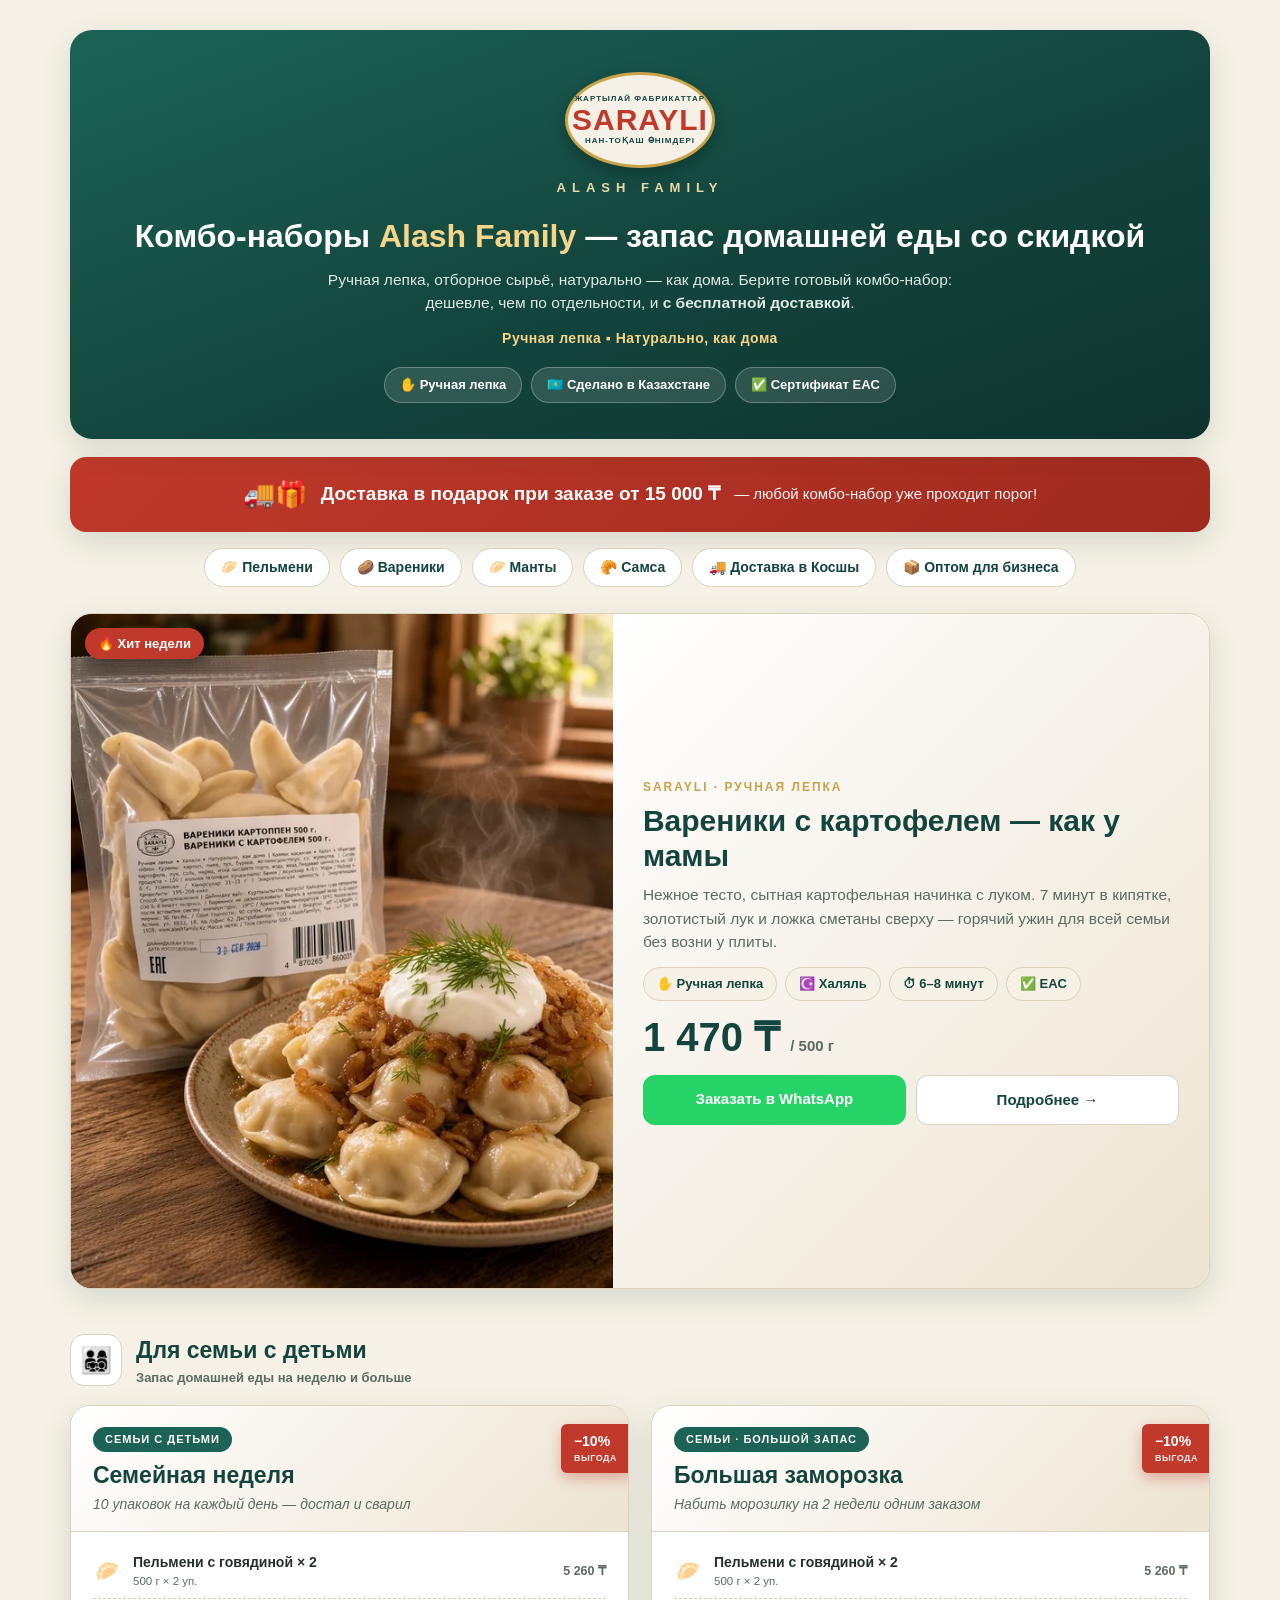
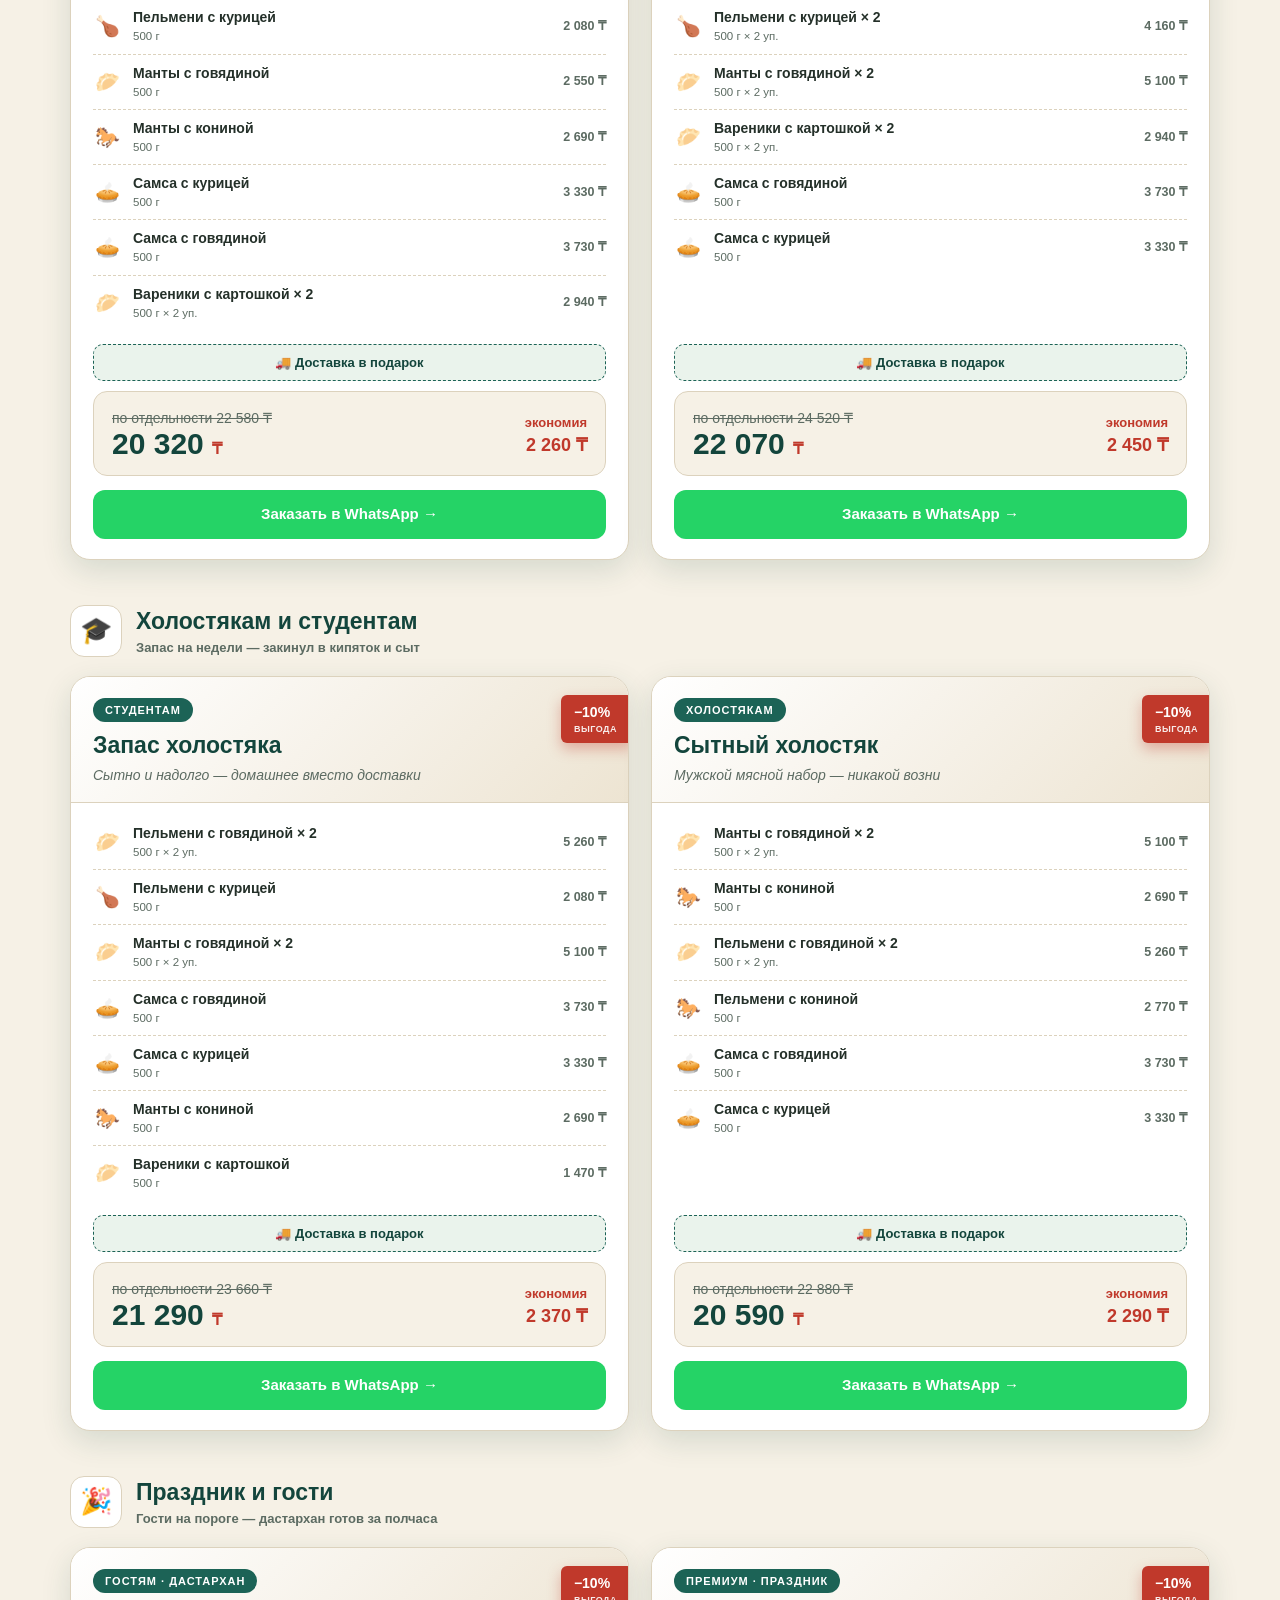
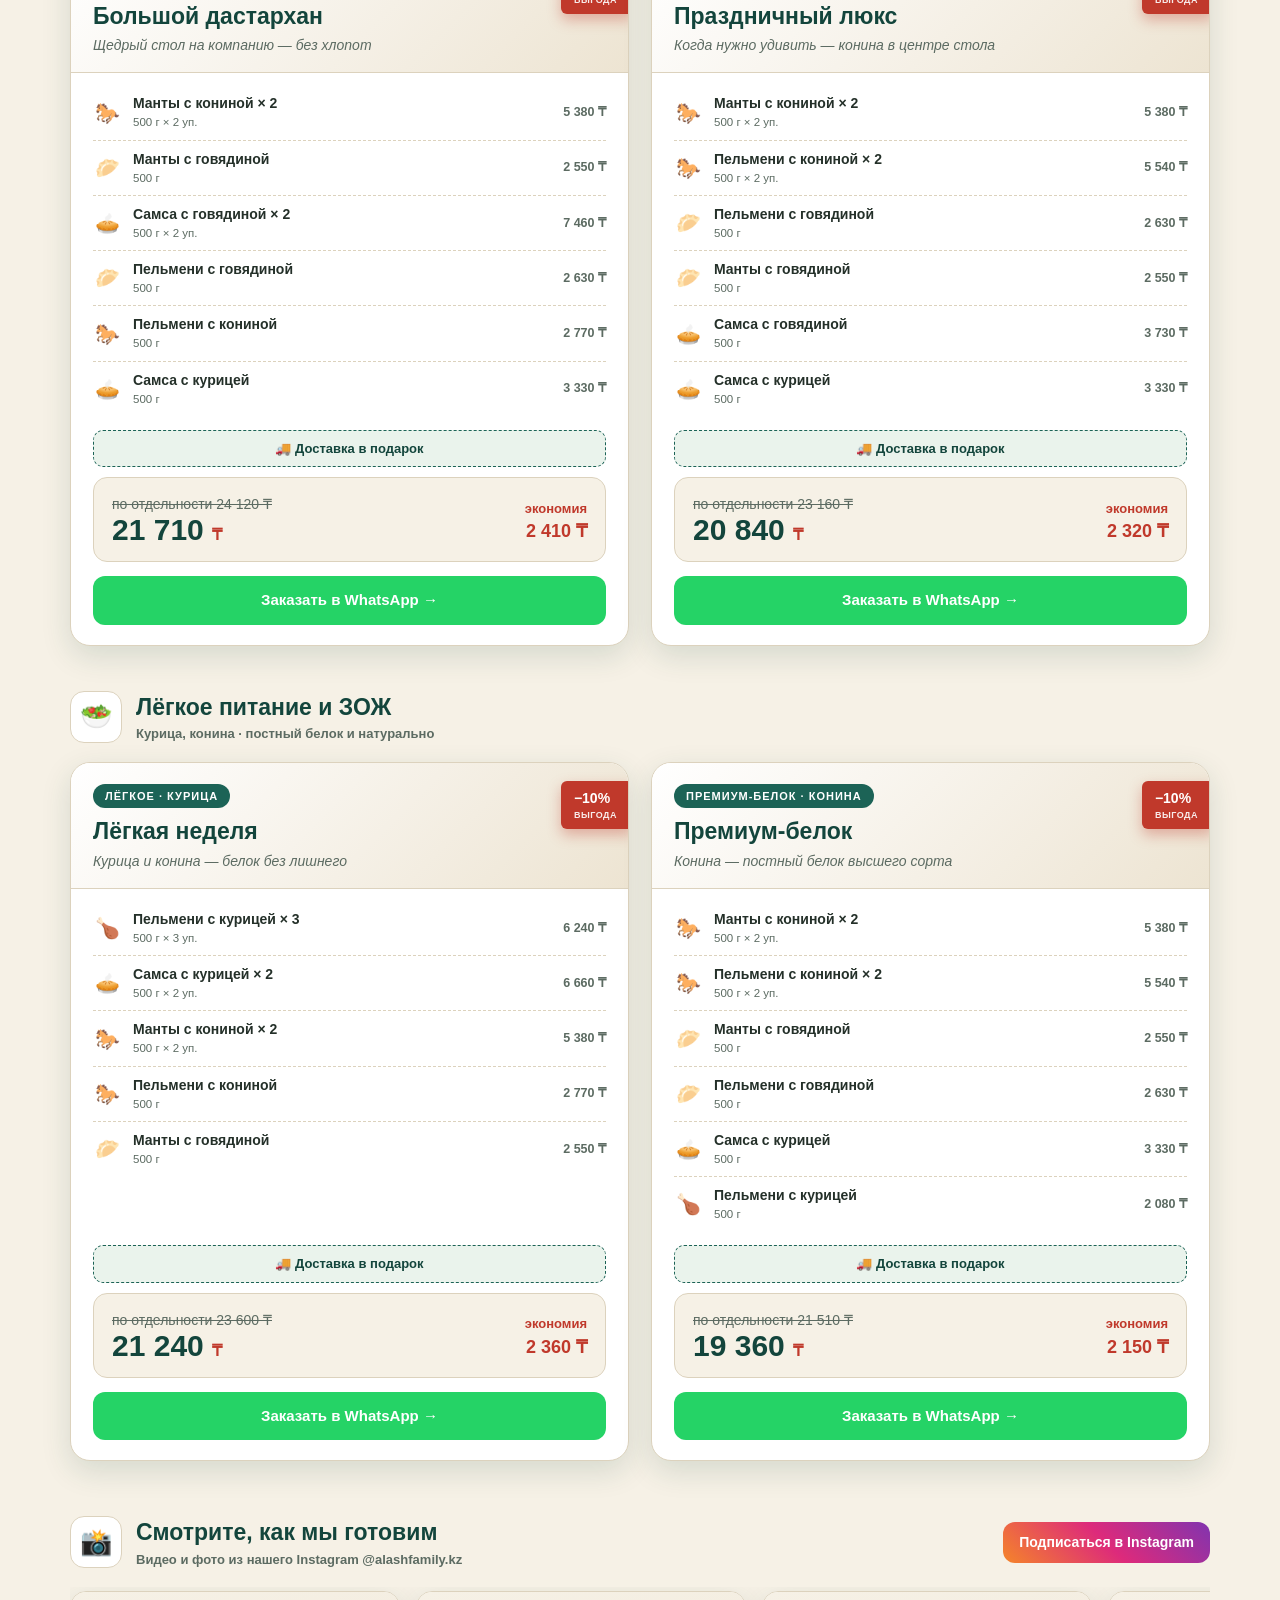
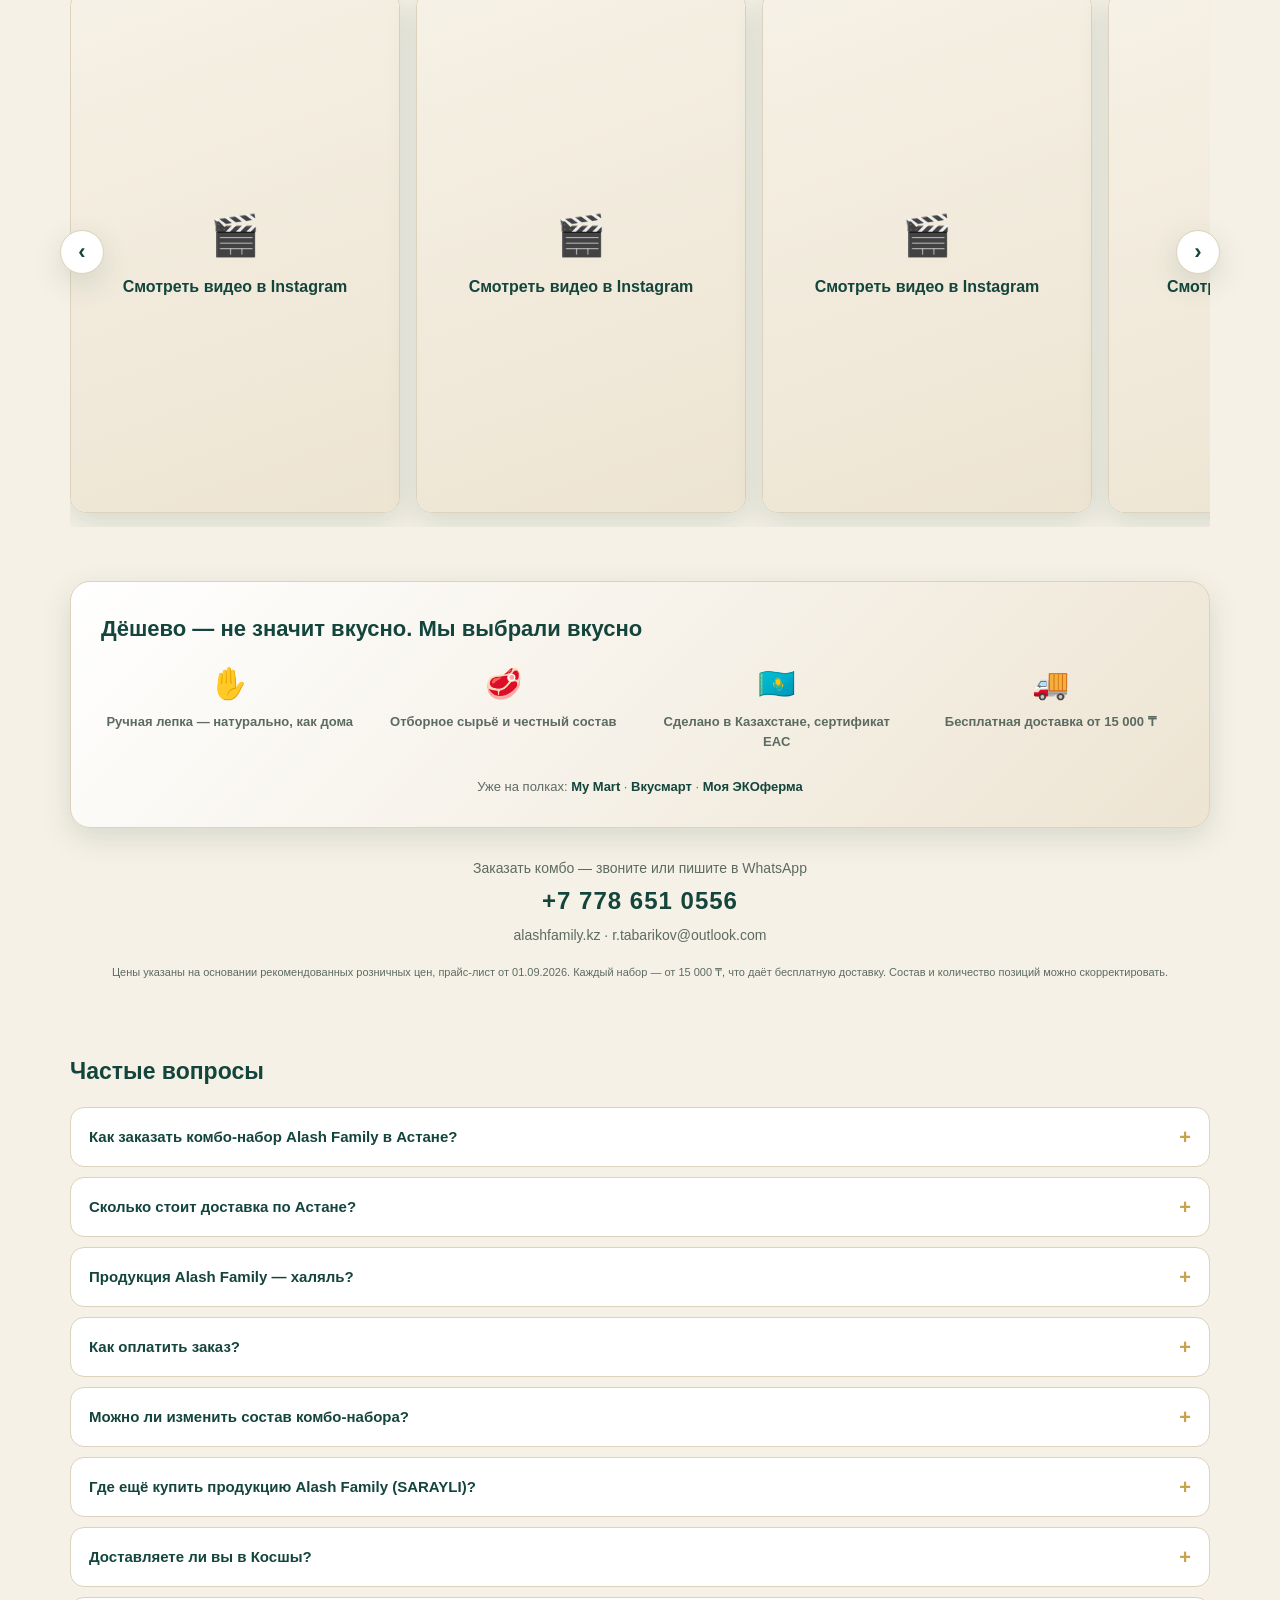
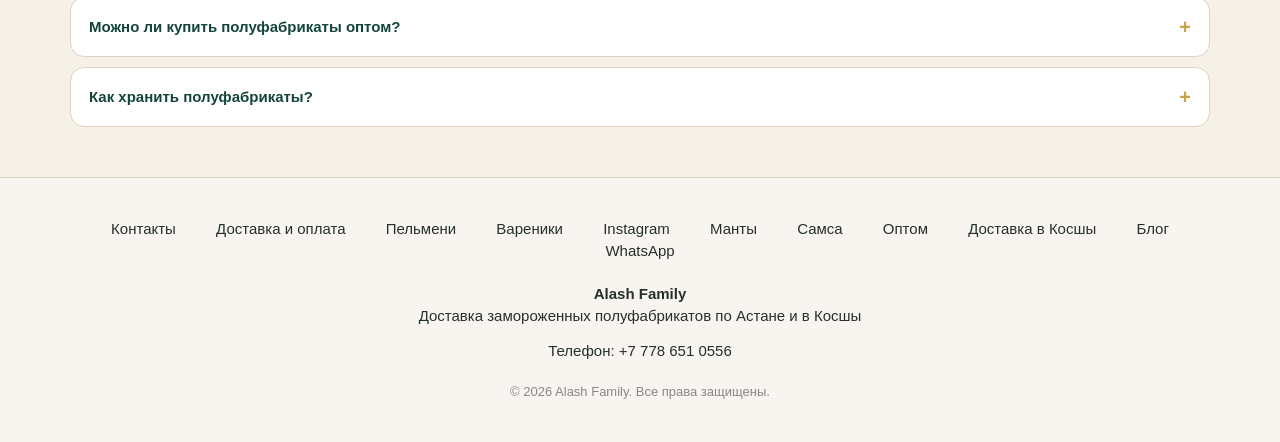
==== commit da818574: "Вареники + Instagram" ====
--- a/index.html
+++ b/index.html
@@ -117,6 +117,8 @@
       "alternateName": "SARAYLI",
       "description": "Производство и доставка замороженных полуфабрикатов ручной лепки в Астане и Косшы. Пельмени, манты, самса, вареники. Халяль. SARAYLI — торговая марка продукции Alash Family.",
       "url": "https://alashfamily.kz",
+      "image": "https://alashfamily.kz/img/vareniki-kartofel-main.jpg",
+      "sameAs": ["https://www.instagram.com/alashfamily.kz/"],
       "telephone": "+7 778 651 0556",
       "email": "r.tabarikov@outlook.com",
       "address": {
@@ -211,6 +213,42 @@
 <!-- ===== end Schema.org addition ===== -->
 <!-- Аналитика: Google Ads, GA4, Яндекс Метрика, цели WhatsApp/телефон/прайс — см. /assets/track.js -->
 <script src="/assets/track.js" defer></script>
+
+<!-- ===== 2026-10: витрина «Хит» + лента Instagram ===== -->
+<style>
+  .hit{margin:26px 0 0;display:grid;grid-template-columns:minmax(0,1fr) minmax(0,1.1fr);background:#fff;border:1px solid var(--line);border-radius:22px;overflow:hidden;box-shadow:var(--shadow)}
+  .hit .ph{position:relative;overflow:hidden;background:#2a2018;min-height:320px}
+  .hit .ph img{width:100%;height:100%;object-fit:cover;display:block;animation:kb 14s ease-in-out infinite alternate;transform-origin:65% 70%}
+  @keyframes kb{from{transform:scale(1)}to{transform:scale(1.08)}}
+  .hit .ph .stk{position:absolute;left:14px;top:14px;background:var(--red);color:#fff;font-weight:800;font-size:13px;padding:6px 13px;border-radius:999px;box-shadow:0 6px 14px rgba(0,0,0,.3)}
+  .hit .tx{padding:30px 30px 28px;display:flex;flex-direction:column;justify-content:center;background:linear-gradient(135deg,#fff 0%,var(--cream2) 100%)}
+  .hit .kick{font-size:12px;letter-spacing:2px;text-transform:uppercase;color:var(--gold);font-weight:800}
+  .hit h2{font-size:30px;line-height:1.15;color:var(--green);font-weight:800;margin:8px 0 10px}
+  .hit p{color:var(--ink-soft);font-size:15.5px}
+  .hit ul{list-style:none;margin:14px 0 0;display:flex;flex-wrap:wrap;gap:8px}
+  .hit li{background:var(--cream);border:1px solid var(--line);border-radius:999px;padding:6px 13px;font-size:13px;font-weight:700;color:var(--green)}
+  .hit .pr{font-size:40px;font-weight:800;color:var(--green);margin:16px 0 0;line-height:1}
+  .hit .pr small{font-size:15px;color:var(--ink-soft);font-weight:600}
+  .hit .acts{display:flex;gap:10px;flex-wrap:wrap;margin-top:18px}
+  .hit .acts a{flex:1 1 180px;text-align:center;text-decoration:none;font-weight:800;font-size:15px;padding:13px 16px;border-radius:12px}
+  .hit .acts .wa{background:#25D366;color:#fff}
+  .hit .acts .more{background:#fff;color:var(--green);border:1px solid var(--line)}
+  @media(max-width:820px){.hit{grid-template-columns:1fr}.hit .ph{min-height:0;aspect-ratio:4/4}.hit .tx{padding:22px 20px}.hit h2{font-size:25px}}
+  @media(prefers-reduced-motion:reduce){.hit .ph img{animation:none}}
+
+  .ig{margin-top:54px}
+  .ig .section-head{margin-top:0}
+  .ig-follow{margin-left:auto;display:inline-flex;align-items:center;gap:8px;text-decoration:none;font-weight:800;font-size:14px;color:#fff;padding:10px 16px;border-radius:12px;background:linear-gradient(45deg,#F58529,#DD2A7B 50%,#8134AF);white-space:nowrap}
+  .ig-wrap{position:relative}
+  .ig-track{display:flex;gap:16px;overflow-x:auto;scroll-snap-type:x mandatory;padding:4px 4px 14px;scrollbar-width:thin;-webkit-overflow-scrolling:touch}
+  .ig-slide{flex:0 0 330px;scroll-snap-align:start;background:#fff;border:1px solid var(--line);border-radius:16px;overflow:hidden;box-shadow:var(--shadow)}
+  .ig-slide .instagram-media{margin:0!important;min-width:0!important;width:100%!important;border:0!important;box-shadow:none!important;border-radius:0!important}
+  .ig-ph{display:flex;flex-direction:column;align-items:center;justify-content:center;gap:10px;height:520px;text-decoration:none;color:var(--green);font-weight:700;background:linear-gradient(160deg,var(--cream) 0%,var(--cream2) 100%)}
+  .ig-ph span{font-size:40px}
+  .ig-nav{position:absolute;top:45%;width:44px;height:44px;border-radius:50%;border:1px solid var(--line);background:#fff;color:var(--green);font-size:22px;font-weight:800;cursor:pointer;box-shadow:var(--shadow);display:grid;place-items:center;z-index:2}
+  .ig-nav.prev{left:-10px}.ig-nav.next{right:-10px}
+  @media(max-width:820px){.ig-nav{display:none}.ig-slide{flex-basis:86%}.ig .section-head{flex-wrap:wrap}.ig-follow{margin-left:0}}
+</style>
 </head>
 <body>
 <div class="wrap">
@@ -240,11 +278,35 @@
 
   <nav class="quick-links" aria-label="Каталог">
     <a href="/pelmeni.html">🥟 Пельмени</a>
+    <a href="/vareniki.html">🥔 Вареники</a>
     <a href="/manty.html">🥟 Манты</a>
     <a href="/samsa.html">🥐 Самса</a>
     <a href="/kosshy.html">🚚 Доставка в Косшы</a>
     <a href="/optom.html">📦 Оптом для бизнеса</a>
   </nav>
+
+
+  <!-- Хит: вареники с картофелем -->
+  <section class="hit" id="hit-vareniki" aria-label="Хит продаж — вареники с картофелем">
+    <div class="ph">
+      <picture>
+        <source srcset="/img/vareniki-kartofel-600.webp 600w, /img/vareniki-kartofel-main.webp 912w" sizes="(max-width:820px) 100vw, 540px" type="image/webp">
+        <img src="/img/vareniki-kartofel-main.jpg" width="912" height="1136" alt="Вареники с картофелем SARAYLI 500 г — ручная лепка, халал, с жареным луком, сметаной и укропом">
+      </picture>
+      <span class="stk">🔥 Хит недели</span>
+    </div>
+    <div class="tx">
+      <div class="kick">SARAYLI · ручная лепка</div>
+      <h2>Вареники с картофелем — как у мамы</h2>
+      <p>Нежное тесто, сытная картофельная начинка с луком. 7 минут в кипятке, золотистый лук и ложка сметаны сверху — горячий ужин для всей семьи без возни у плиты.</p>
+      <ul><li>✋ Ручная лепка</li><li>☪️ Халяль</li><li>⏱ 6–8 минут</li><li>✅ EAC</li></ul>
+      <div class="pr">1 470 ₸ <small>/ 500 г</small></div>
+      <div class="acts">
+        <a class="wa" href="https://wa.me/77786510556" data-product="Вареники с картофелем">Заказать в WhatsApp</a>
+        <a class="more" href="/vareniki.html">Подробнее →</a>
+      </div>
+    </div>
+  </section>
 
   <div class="section-head">
     <div class="ico">👨‍👩‍👧‍👦</div>
@@ -462,6 +524,43 @@
     </div>
 
   </div>
+
+
+  <!-- Лента Instagram -->
+  <section class="ig" id="instagram" aria-label="Мы в Instagram">
+    <div class="section-head">
+      <div class="ico">📸</div>
+      <div><h2>Смотрите, как мы готовим</h2><div class="tag">Видео и фото из нашего Instagram @alashfamily.kz</div></div>
+      <a class="ig-follow" href="https://www.instagram.com/alashfamily.kz/" target="_blank" rel="noopener">Подписаться в Instagram</a>
+    </div>
+    <div class="ig-wrap">
+      <button class="ig-nav prev" type="button" aria-label="Назад">‹</button>
+      <div class="ig-track" id="igTrack">
+      <div class="ig-slide"><blockquote class="instagram-media" data-instgrm-permalink="https://www.instagram.com/reel/DdUl24cocEV/?utm_source=ig_embed&amp;utm_campaign=loading" data-instgrm-version="14"><a class="ig-ph" href="https://www.instagram.com/reel/DdUl24cocEV/" target="_blank" rel="noopener"><span>🎬</span>Смотреть видео в Instagram</a></blockquote></div>
+      <div class="ig-slide"><blockquote class="instagram-media" data-instgrm-permalink="https://www.instagram.com/reel/DdUZIfMIvmK/?utm_source=ig_embed&amp;utm_campaign=loading" data-instgrm-version="14"><a class="ig-ph" href="https://www.instagram.com/reel/DdUZIfMIvmK/" target="_blank" rel="noopener"><span>🎬</span>Смотреть видео в Instagram</a></blockquote></div>
+      <div class="ig-slide"><blockquote class="instagram-media" data-instgrm-permalink="https://www.instagram.com/reel/DUFmHiFiOSM/?utm_source=ig_embed&amp;utm_campaign=loading" data-instgrm-version="14"><a class="ig-ph" href="https://www.instagram.com/reel/DUFmHiFiOSM/" target="_blank" rel="noopener"><span>🎬</span>Смотреть видео в Instagram</a></blockquote></div>
+      <div class="ig-slide"><blockquote class="instagram-media" data-instgrm-permalink="https://www.instagram.com/p/DZJFQHkobvm/?utm_source=ig_embed&amp;utm_campaign=loading" data-instgrm-version="14"><a class="ig-ph" href="https://www.instagram.com/p/DZJFQHkobvm/" target="_blank" rel="noopener"><span>📸</span>Смотреть пост в Instagram</a></blockquote></div>
+      <div class="ig-slide"><blockquote class="instagram-media" data-instgrm-permalink="https://www.instagram.com/p/DRu4NPmCM1t/?utm_source=ig_embed&amp;utm_campaign=loading" data-instgrm-version="14"><a class="ig-ph" href="https://www.instagram.com/p/DRu4NPmCM1t/" target="_blank" rel="noopener"><span>📸</span>Смотреть пост в Instagram</a></blockquote></div>
+      <div class="ig-slide"><blockquote class="instagram-media" data-instgrm-permalink="https://www.instagram.com/p/DRu4F_7iMxF/?utm_source=ig_embed&amp;utm_campaign=loading" data-instgrm-version="14"><a class="ig-ph" href="https://www.instagram.com/p/DRu4F_7iMxF/" target="_blank" rel="noopener"><span>📸</span>Смотреть пост в Instagram</a></blockquote></div>
+      </div>
+      <button class="ig-nav next" type="button" aria-label="Вперёд">›</button>
+    </div>
+  </section>
+  <script>
+  (function(){
+    var sec=document.getElementById('instagram'),tr=document.getElementById('igTrack'),loaded=false;
+    function load(){ if(loaded) return; loaded=true;
+      var sc=document.createElement('script'); sc.async=true; sc.src='https://www.instagram.com/embed.js';
+      sc.onload=function(){ if(window.instgrm) window.instgrm.Embeds.process(); };
+      document.body.appendChild(sc); }
+    if('IntersectionObserver' in window){
+      var io=new IntersectionObserver(function(e){ if(e[0].isIntersecting){ load(); io.disconnect(); } },{rootMargin:'600px'});
+      io.observe(sec);
+    } else load();
+    sec.querySelector('.prev').onclick=function(){ tr.scrollBy({left:-346,behavior:'smooth'}); };
+    sec.querySelector('.next').onclick=function(){ tr.scrollBy({left:346,behavior:'smooth'}); };
+  })();
+  </script>
 
   <div class="why">
     <h2>Дёшево — не значит вкусно. Мы выбрали вкусно</h2>
@@ -517,6 +616,8 @@
             <a href="contacts.html" style="color: #243029; text-decoration: none; margin: 0 18px; font-weight: 500;">Контакты</a>
             <a href="delivery.html" style="color: #243029; text-decoration: none; margin: 0 18px; font-weight: 500;">Доставка и оплата</a>
             <a href="pelmeni.html" style="color: #243029; text-decoration: none; margin: 0 18px; font-weight: 500;">Пельмени</a>
+            <a href="vareniki.html" style="color: #243029; text-decoration: none; margin: 0 18px; font-weight: 500;">Вареники</a>
+            <a href="https://www.instagram.com/alashfamily.kz/" target="_blank" rel="noopener" style="color: #243029; text-decoration: none; margin: 0 18px; font-weight: 500;">Instagram</a>
             <a href="manty.html" style="color: #243029; text-decoration: none; margin: 0 18px; font-weight: 500;">Манты</a>
             <a href="samsa.html" style="color: #243029; text-decoration: none; margin: 0 18px; font-weight: 500;">Самса</a>
             <a href="optom.html" style="color: #243029; text-decoration: none; margin: 0 18px; font-weight: 500;">Оптом</a>
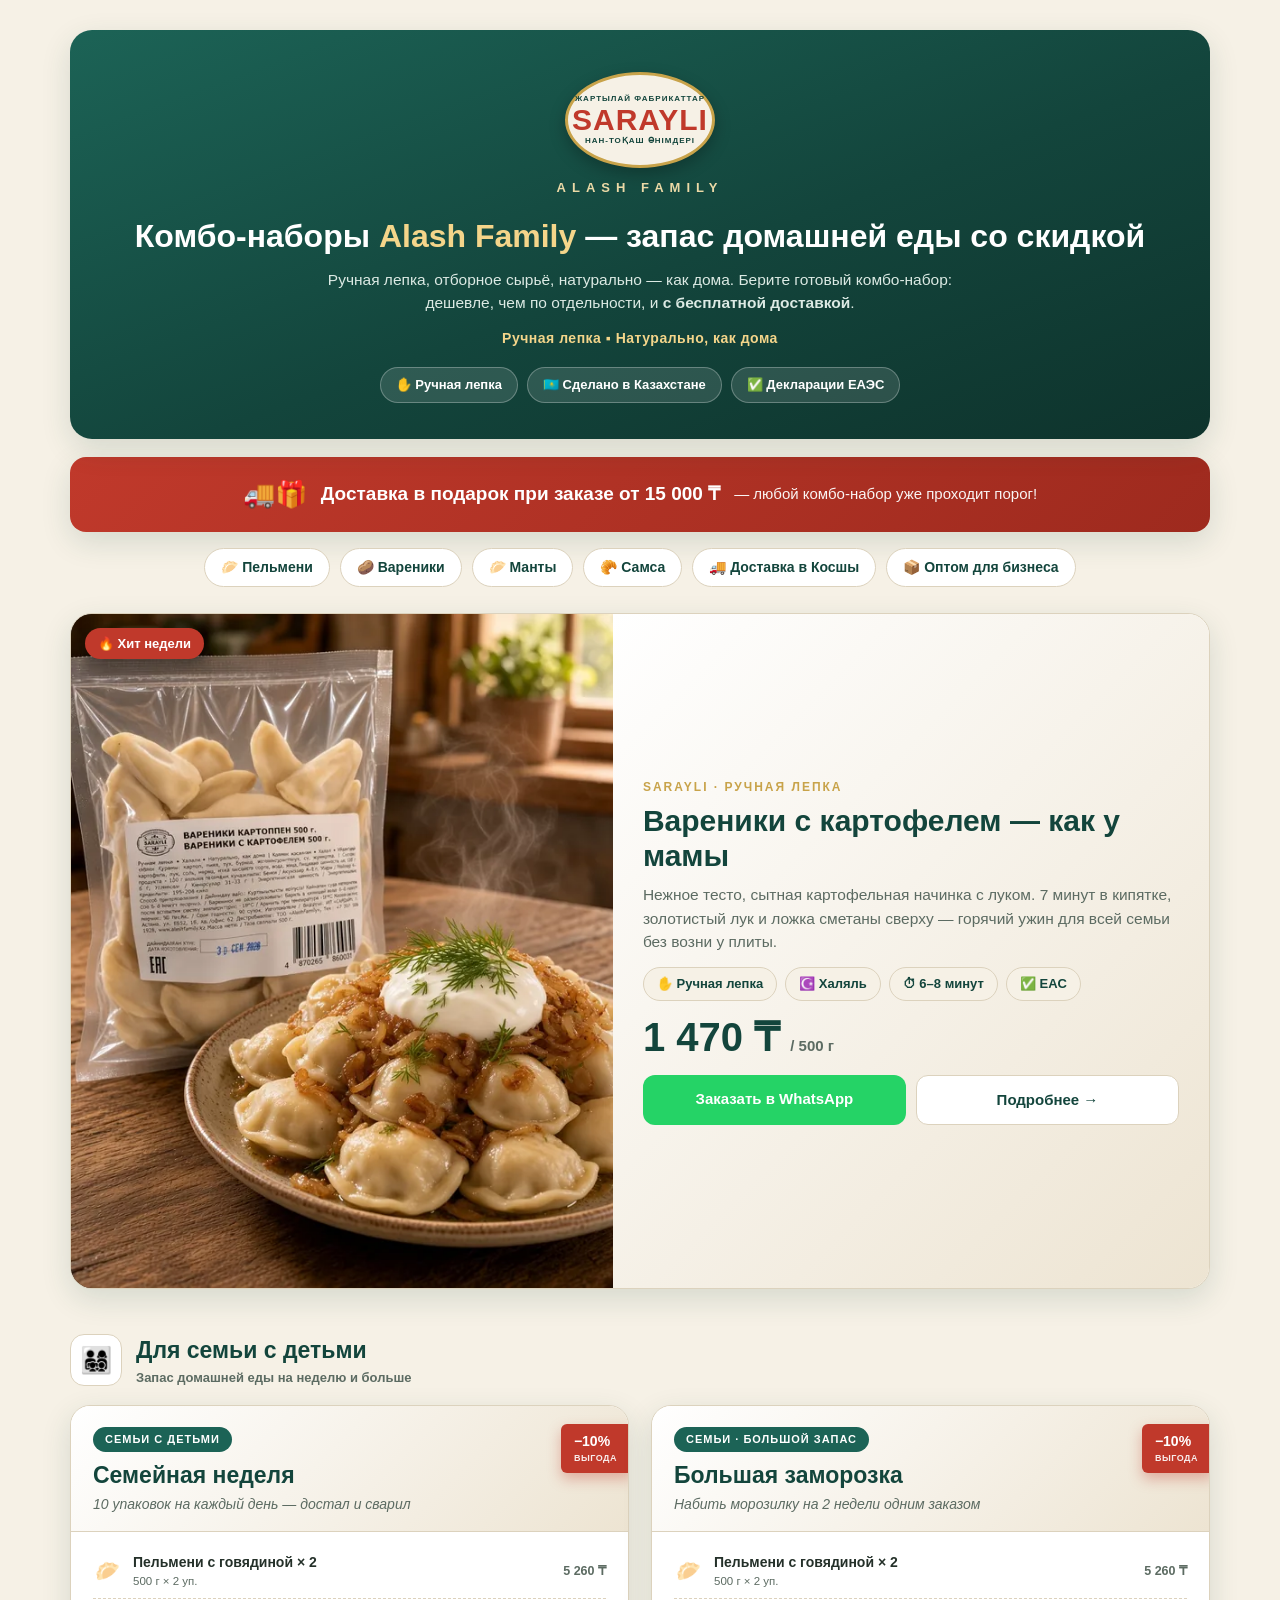
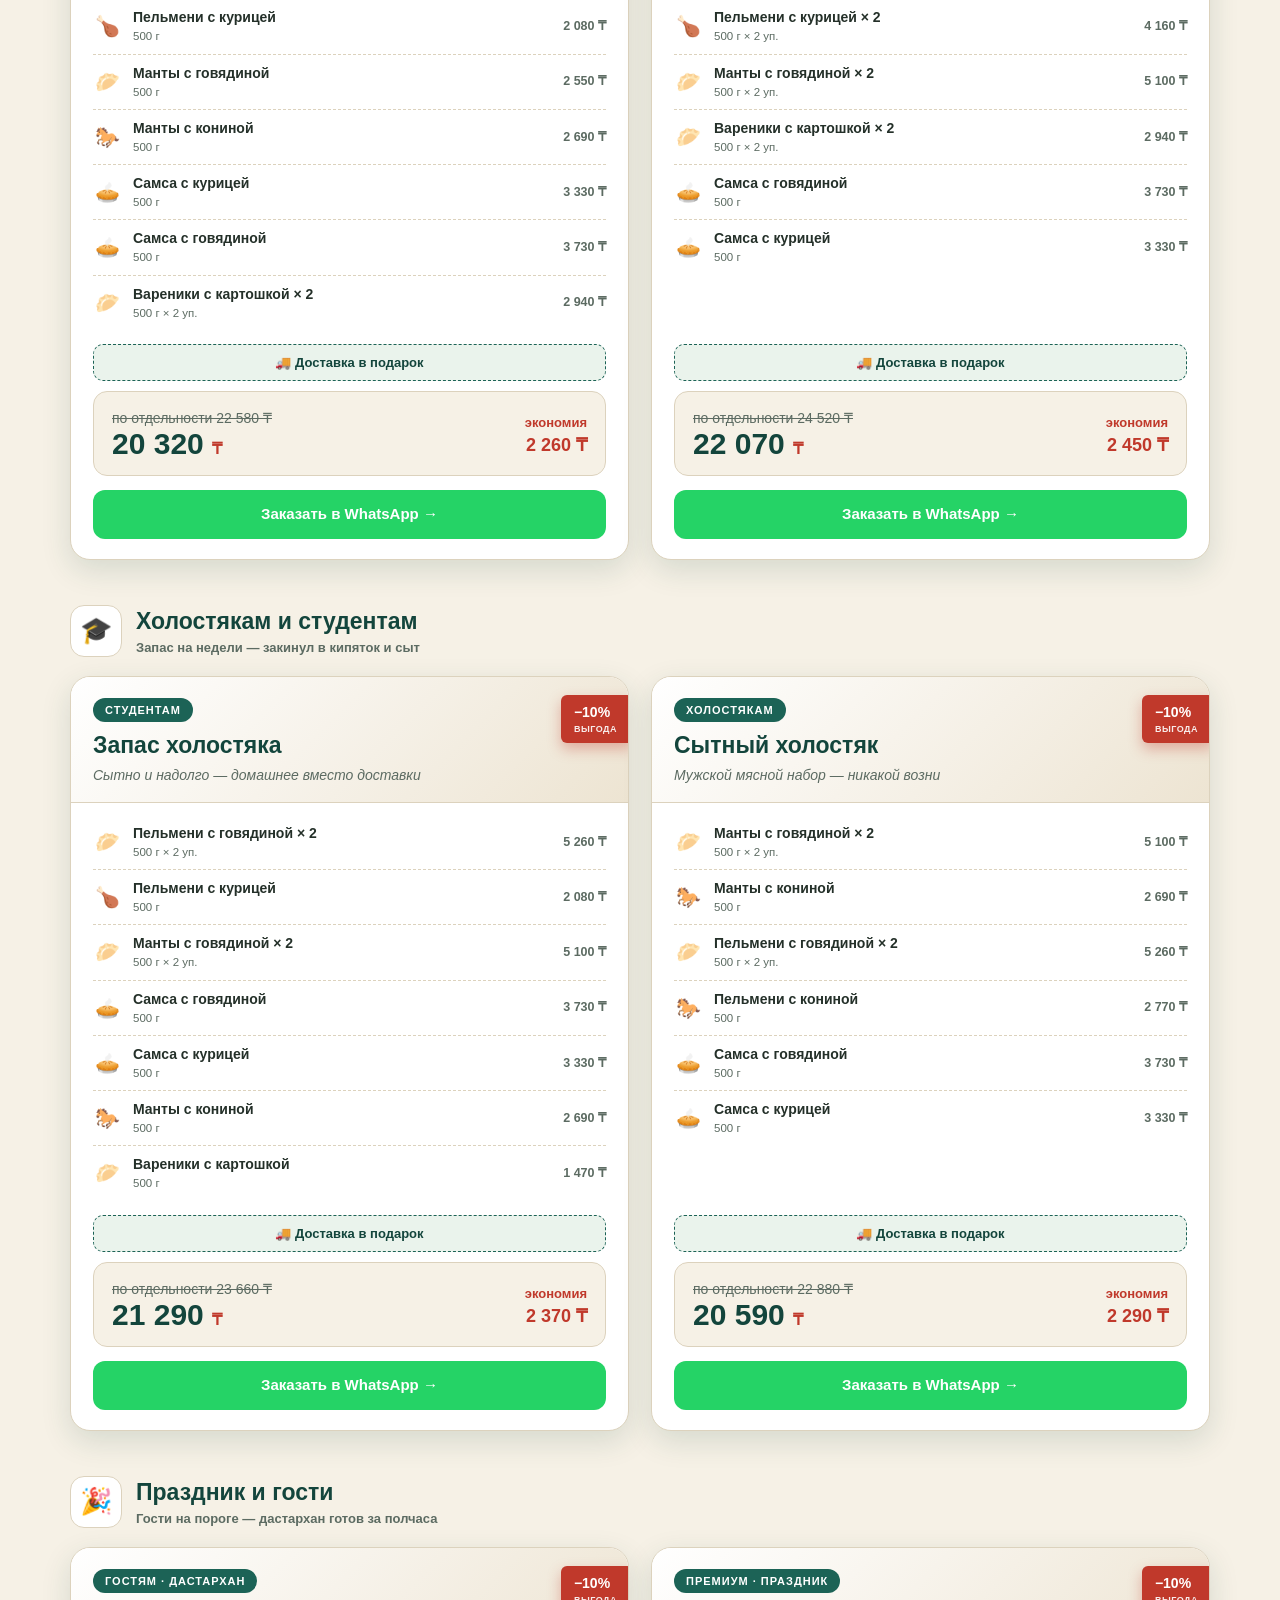
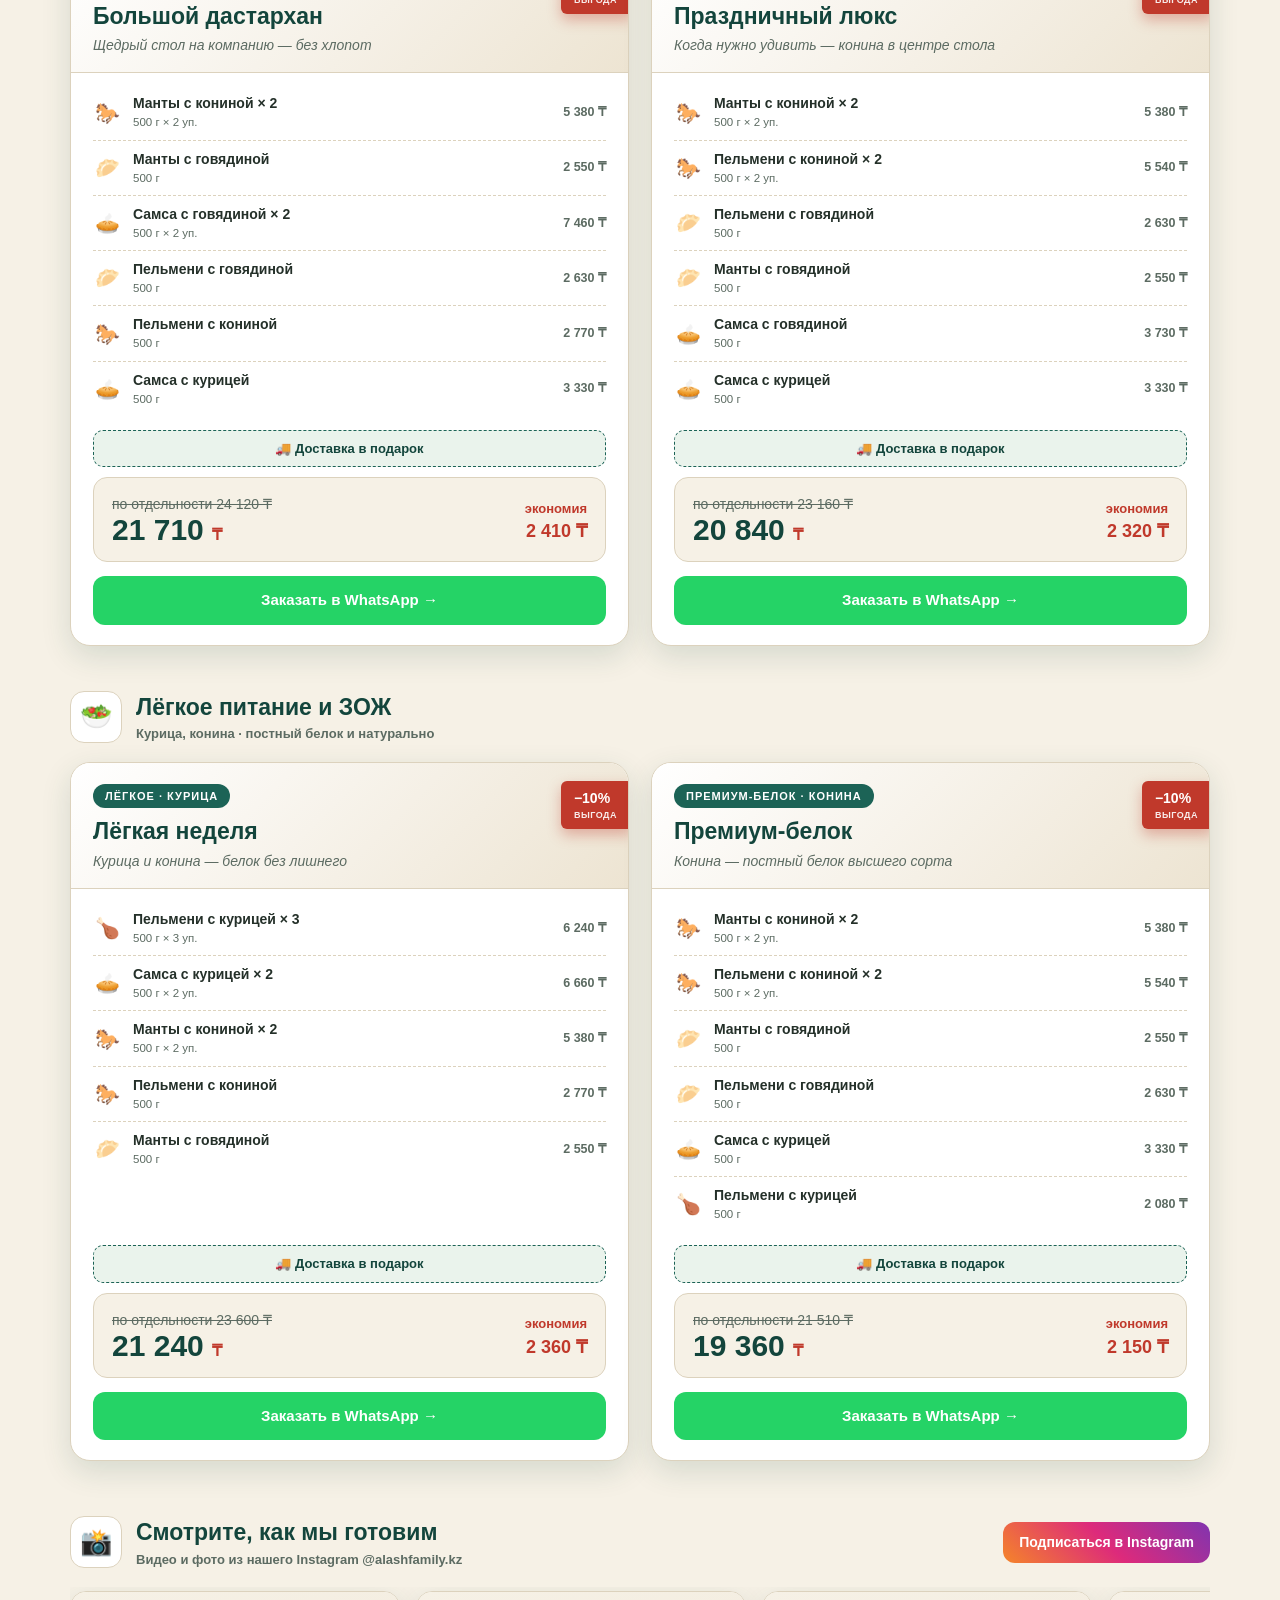
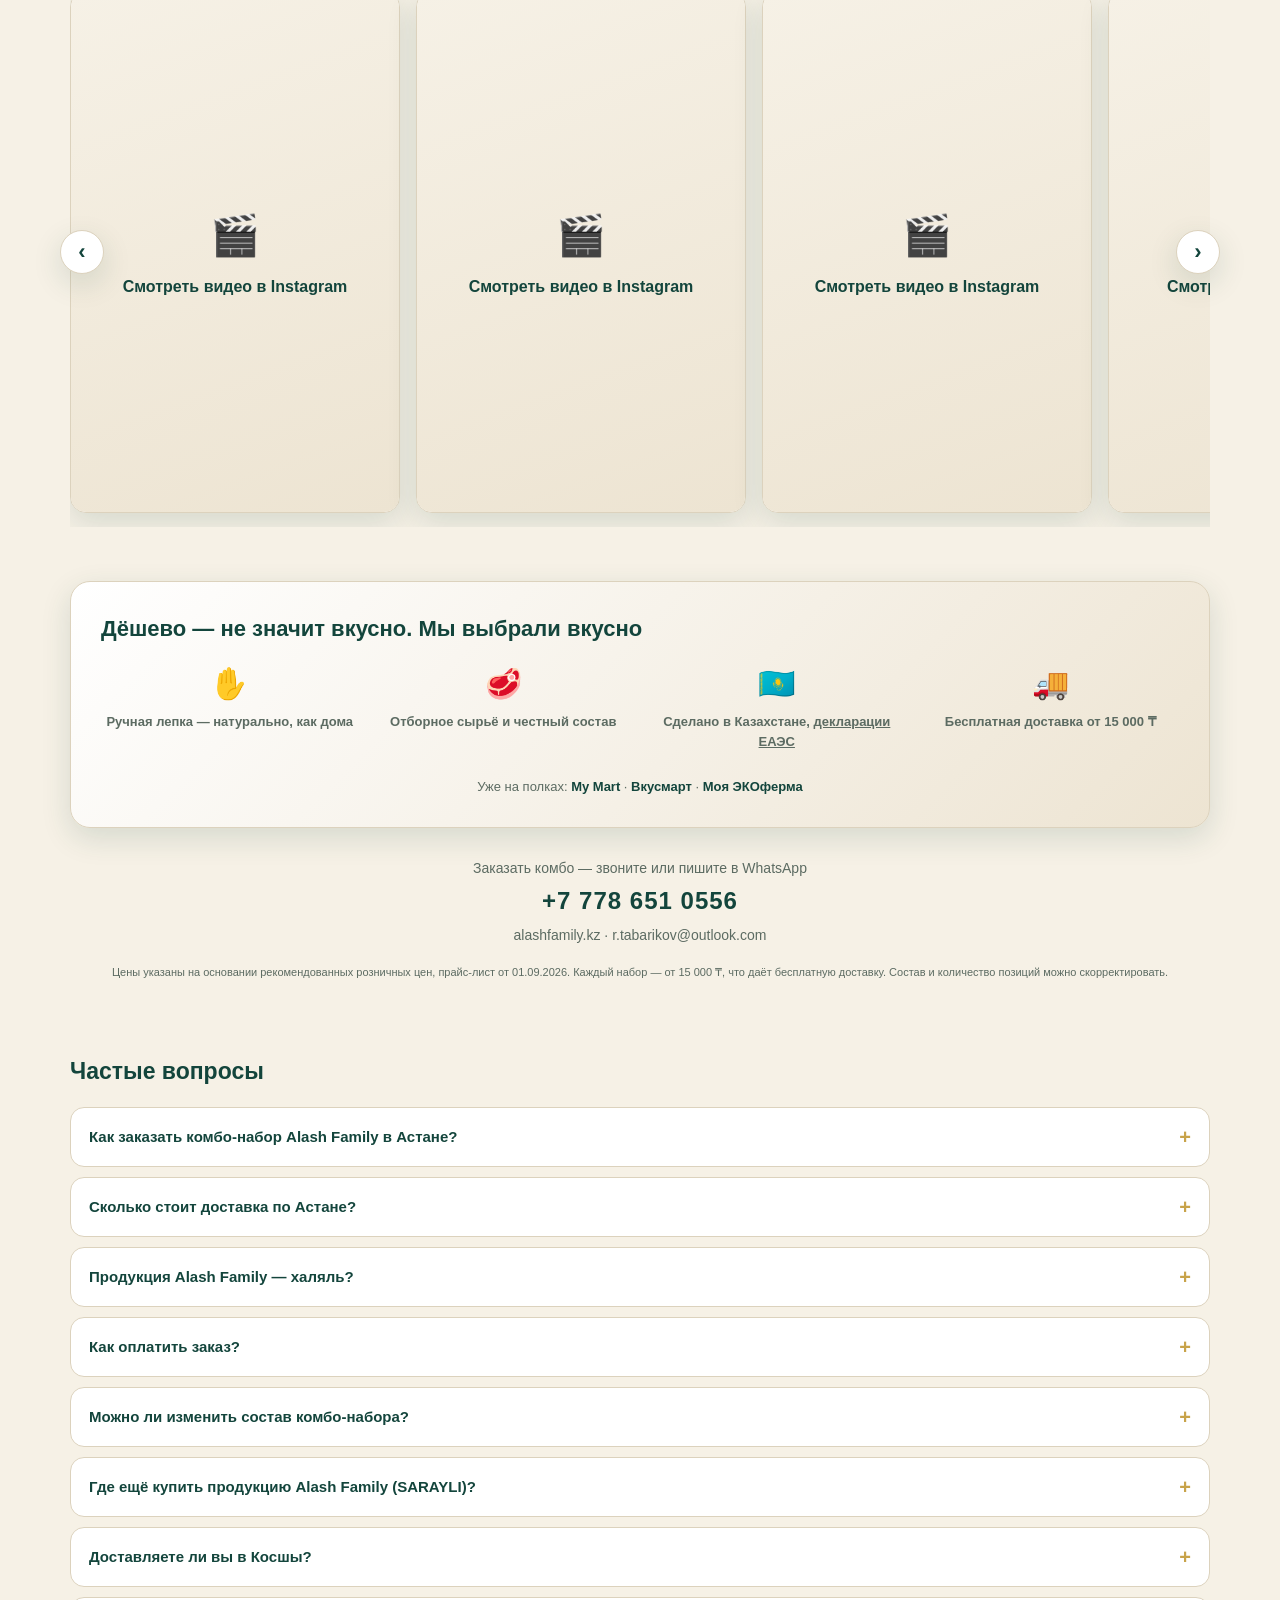
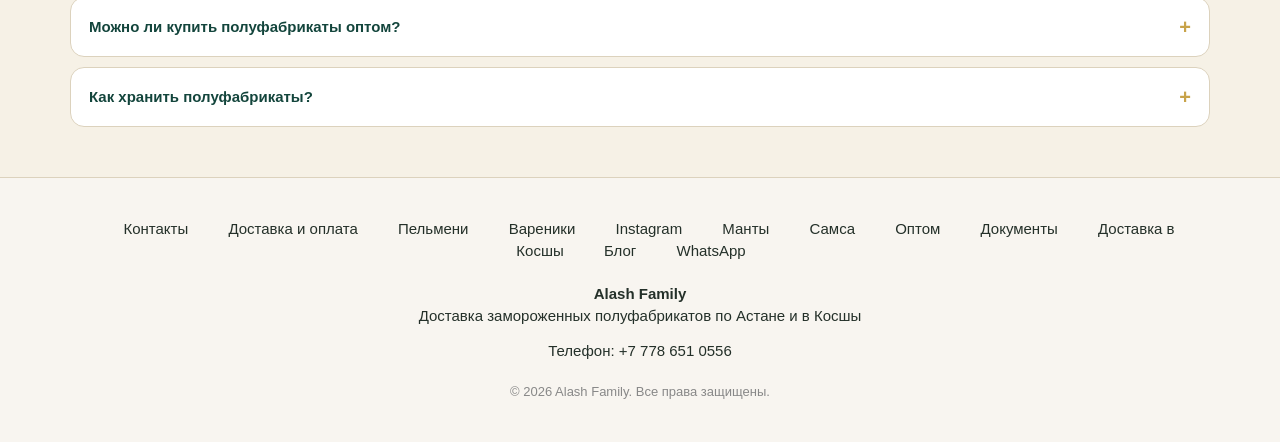
==== commit e2e81b8c: "изменения" ====
--- a/index.html
+++ b/index.html
@@ -22,7 +22,7 @@
 <meta property="og:site_name" content="Alash Family SARAYLI">
 <meta property="og:title" content="Пельмени, манты, самса с доставкой в Астане и Косшы | Alash Family">
 <meta property="og:description" content="Ручная лепка, халяль, отборное сырьё. Комбо-наборы со скидкой до 10%. Бесплатная доставка по Астане и в Косшы от 15 000 ₸.">
-<meta property="og:image" content="https://alashfamily.kz/og-image.png">
+<meta property="og:image" content="https://alashfamily.kz/img/og-dastarkhan.jpg">
 <meta property="og:image:width" content="1200">
 <meta property="og:image:height" content="630">
 <meta property="og:locale" content="ru_RU">
@@ -32,7 +32,7 @@
 <meta name="twitter:card" content="summary_large_image">
 <meta name="twitter:title" content="Комбо-наборы пельмени, манты, самса с доставкой в Астане | Alash Family">
 <meta name="twitter:description" content="Ручная лепка, халяль. Комбо-наборы со скидкой до 10%. Бесплатная доставка по Астане от 15 000 ₸.">
-<meta name="twitter:image" content="https://alashfamily.kz/og-image.png">
+<meta name="twitter:image" content="https://alashfamily.kz/img/og-dastarkhan.jpg">
 <!-- ===== end SEO / AEO additions ===== -->
 
 <style>
@@ -198,7 +198,7 @@
       "mainEntity": [
         { "@type": "Question", "name": "Как заказать комбо-набор Alash Family в Астане?", "acceptedAnswer": { "@type": "Answer", "text": "Напишите или позвоните в WhatsApp по номеру +7 778 651 0556, укажите желаемые комбо-наборы и количество. Мы подтвердим заказ и время доставки." } },
         { "@type": "Question", "name": "Сколько стоит доставка по Астане?", "acceptedAnswer": { "@type": "Answer", "text": "Доставка бесплатная при заказе от 15 000 ₸. Любой комбо-набор уже проходит этот порог, поэтому доставка — в подарок." } },
-        { "@type": "Question", "name": "Продукция Alash Family — халяль?", "acceptedAnswer": { "@type": "Answer", "text": "Да. Вся продукция халяль: ручная лепка, отборное сырьё, честный состав. Сделано в Казахстане, сертификат EAC." } },
+        { "@type": "Question", "name": "Продукция Alash Family — халяль?", "acceptedAnswer": { "@type": "Answer", "text": "Да. Вся продукция халяль: ручная лепка, отборное сырьё, честный состав. Сделано в Казахстане, декларации о соответствии ЕАЭС." } },
         { "@type": "Question", "name": "Как оплатить заказ?", "acceptedAnswer": { "@type": "Answer", "text": "Наличными при получении, переводом на карту или через Kaspi Red / Kaspi Pay (по договорённости). Реквизиты пришлём в WhatsApp." } },
         { "@type": "Question", "name": "Можно ли изменить состав комбо-набора?", "acceptedAnswer": { "@type": "Answer", "text": "Да, состав и количество позиций в наборе можно скорректировать при заказе." } },
         { "@type": "Question", "name": "Где ещё купить продукцию Alash Family (SARAYLI)?", "acceptedAnswer": { "@type": "Answer", "text": "Наша продукция уже на полках магазинов My Mart, Вкусмарт и Моя ЭКОферма в Астане." } },
@@ -266,7 +266,7 @@
     <div class="badges">
       <span class="badge">✋ Ручная лепка</span>
       <span class="badge">🇰🇿 Сделано в Казахстане</span>
-      <span class="badge">✅ Сертификат EAC</span>
+      <a class="badge" href="/docs.html" style="text-decoration:none;color:#fff">✅ Декларации ЕАЭС</a>
     </div>
   </div>
 
@@ -567,7 +567,7 @@
     <div class="why-grid">
       <div class="why-item"><div class="e">✋</div><p>Ручная лепка — натурально, как дома</p></div>
       <div class="why-item"><div class="e">🥩</div><p>Отборное сырьё и честный состав</p></div>
-      <div class="why-item"><div class="e">🇰🇿</div><p>Сделано в Казахстане, сертификат EAC</p></div>
+      <div class="why-item"><div class="e">🇰🇿</div><p>Сделано в Казахстане, <a href="/docs.html" style="color:inherit">декларации ЕАЭС</a></p></div>
       <div class="why-item"><div class="e">🚚</div><p>Бесплатная доставка от 15 000 ₸</p></div>
     </div>
     <div class="partners">Уже на полках: <b>My Mart</b> · <b>Вкусмарт</b> · <b>Моя ЭКОферма</b></div>
@@ -597,7 +597,7 @@
   <h2>Частые вопросы</h2>
   <details class="faq-item"><summary>Как заказать комбо-набор Alash Family в Астане?</summary><p>Напишите или позвоните в WhatsApp по номеру <a href="https://wa.me/77786510556" style="color:var(--green,#13453C)">+7 778 651 0556</a>, укажите желаемые комбо-наборы и количество. Мы подтвердим заказ и время доставки.</p></details>
   <details class="faq-item"><summary>Сколько стоит доставка по Астане?</summary><p>Доставка бесплатная при заказе от 15 000 ₸. Любой комбо-набор уже проходит этот порог, поэтому доставка — в подарок.</p></details>
-  <details class="faq-item"><summary>Продукция Alash Family — халяль?</summary><p>Да. Вся продукция халяль: ручная лепка, отборное сырьё, честный состав. Сделано в Казахстане, сертификат EAC.</p></details>
+  <details class="faq-item"><summary>Продукция Alash Family — халяль?</summary><p>Да. Вся продукция халяль: ручная лепка, отборное сырьё, честный состав. Сделано в Казахстане, декларации о соответствии ЕАЭС.</p></details>
   <details class="faq-item"><summary>Как оплатить заказ?</summary><p>Наличными при получении, переводом на карту или через Kaspi Red / Kaspi Pay (по договорённости). Реквизиты пришлём в WhatsApp.</p></details>
   <details class="faq-item"><summary>Можно ли изменить состав комбо-набора?</summary><p>Да, состав и количество позиций в наборе можно скорректировать при заказе.</p></details>
   <details class="faq-item"><summary>Где ещё купить продукцию Alash Family (SARAYLI)?</summary><p>Наша продукция уже на полках магазинов My Mart, Вкусмарт и Моя ЭКОферма в Астане.</p></details>
@@ -621,6 +621,7 @@
             <a href="manty.html" style="color: #243029; text-decoration: none; margin: 0 18px; font-weight: 500;">Манты</a>
             <a href="samsa.html" style="color: #243029; text-decoration: none; margin: 0 18px; font-weight: 500;">Самса</a>
             <a href="optom.html" style="color: #243029; text-decoration: none; margin: 0 18px; font-weight: 500;">Оптом</a>
+            <a href="docs.html" style="color: #243029; text-decoration: none; margin: 0 18px; font-weight: 500;">Документы</a>
             <a href="kosshy.html" style="color: #243029; text-decoration: none; margin: 0 18px; font-weight: 500;">Доставка в Косшы</a>
             <a href="blog/manty-samsa-dostavka-astana.html" style="color: #243029; text-decoration: none; margin: 0 18px; font-weight: 500;">Блог</a>
             <a href="https://wa.me/77786510556" target="_blank" style="color: #243029; text-decoration: none; margin: 0 18px; font-weight: 500;">WhatsApp</a>
